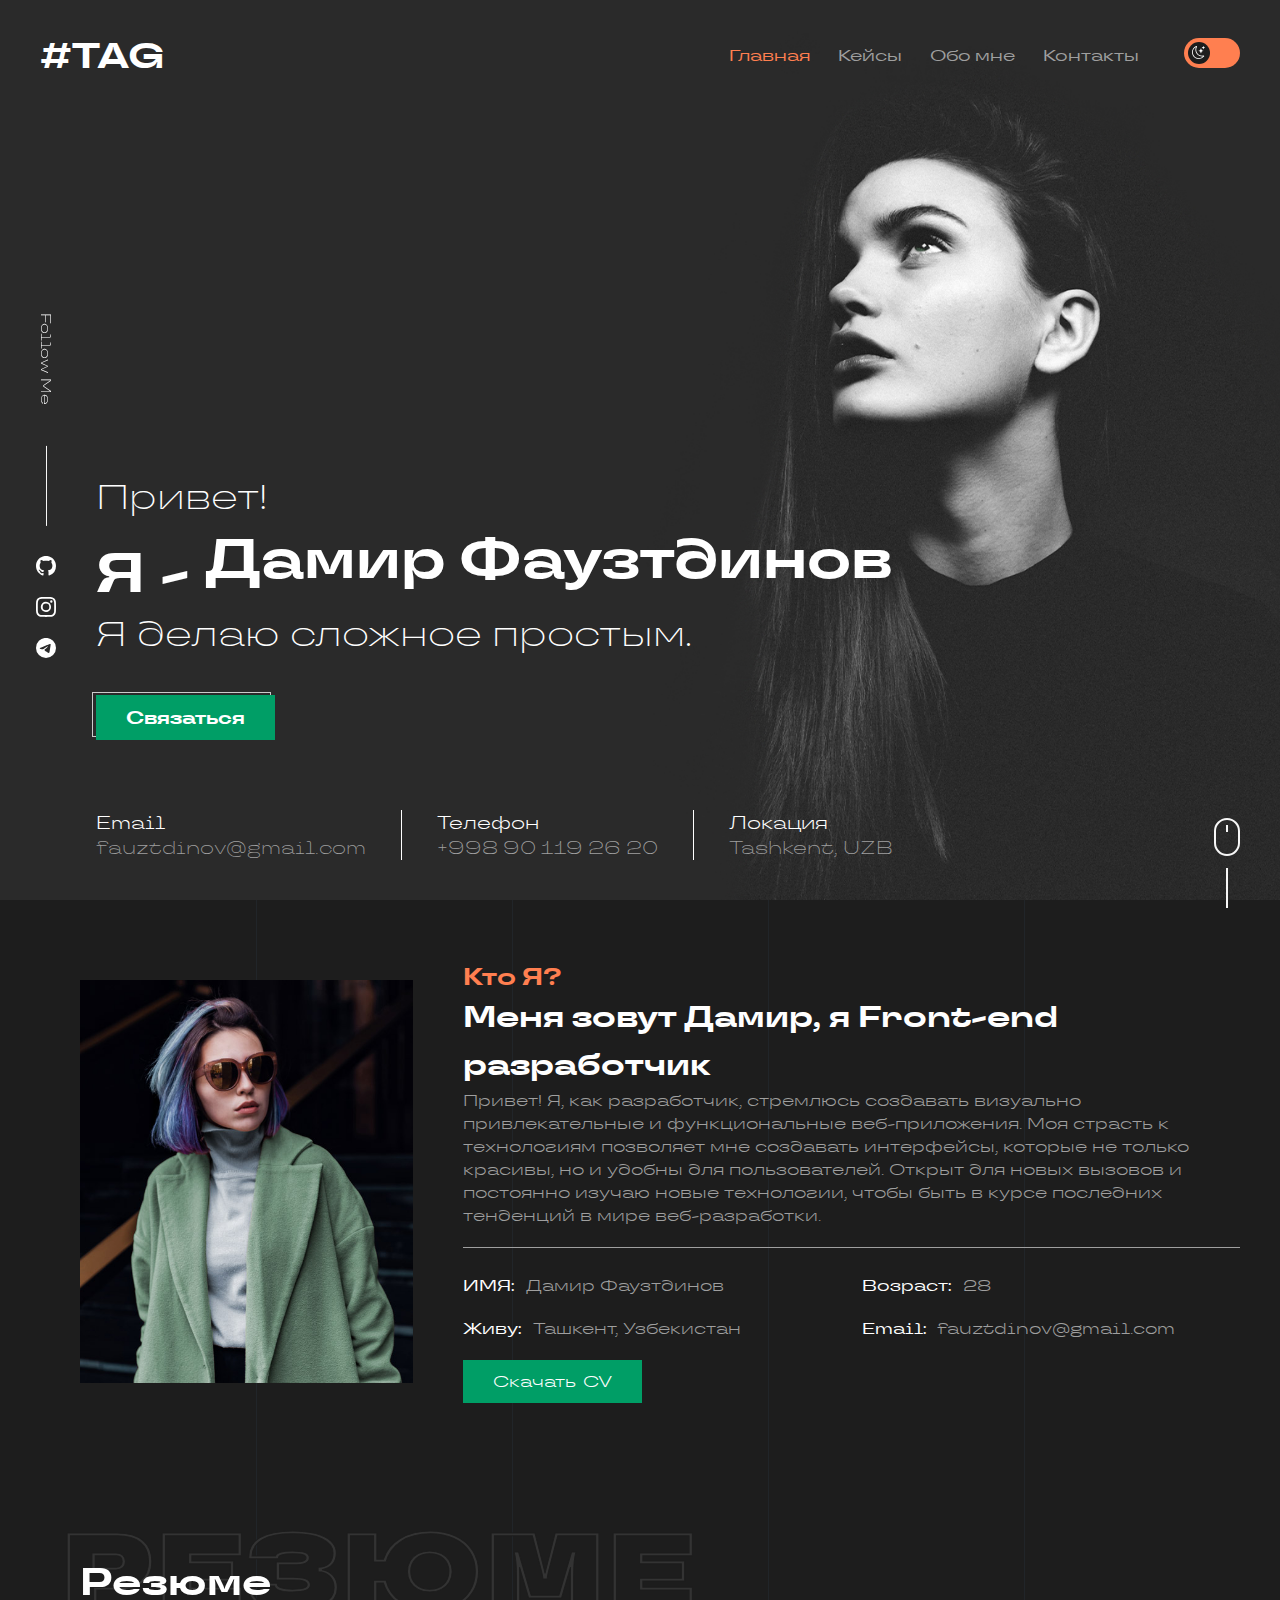
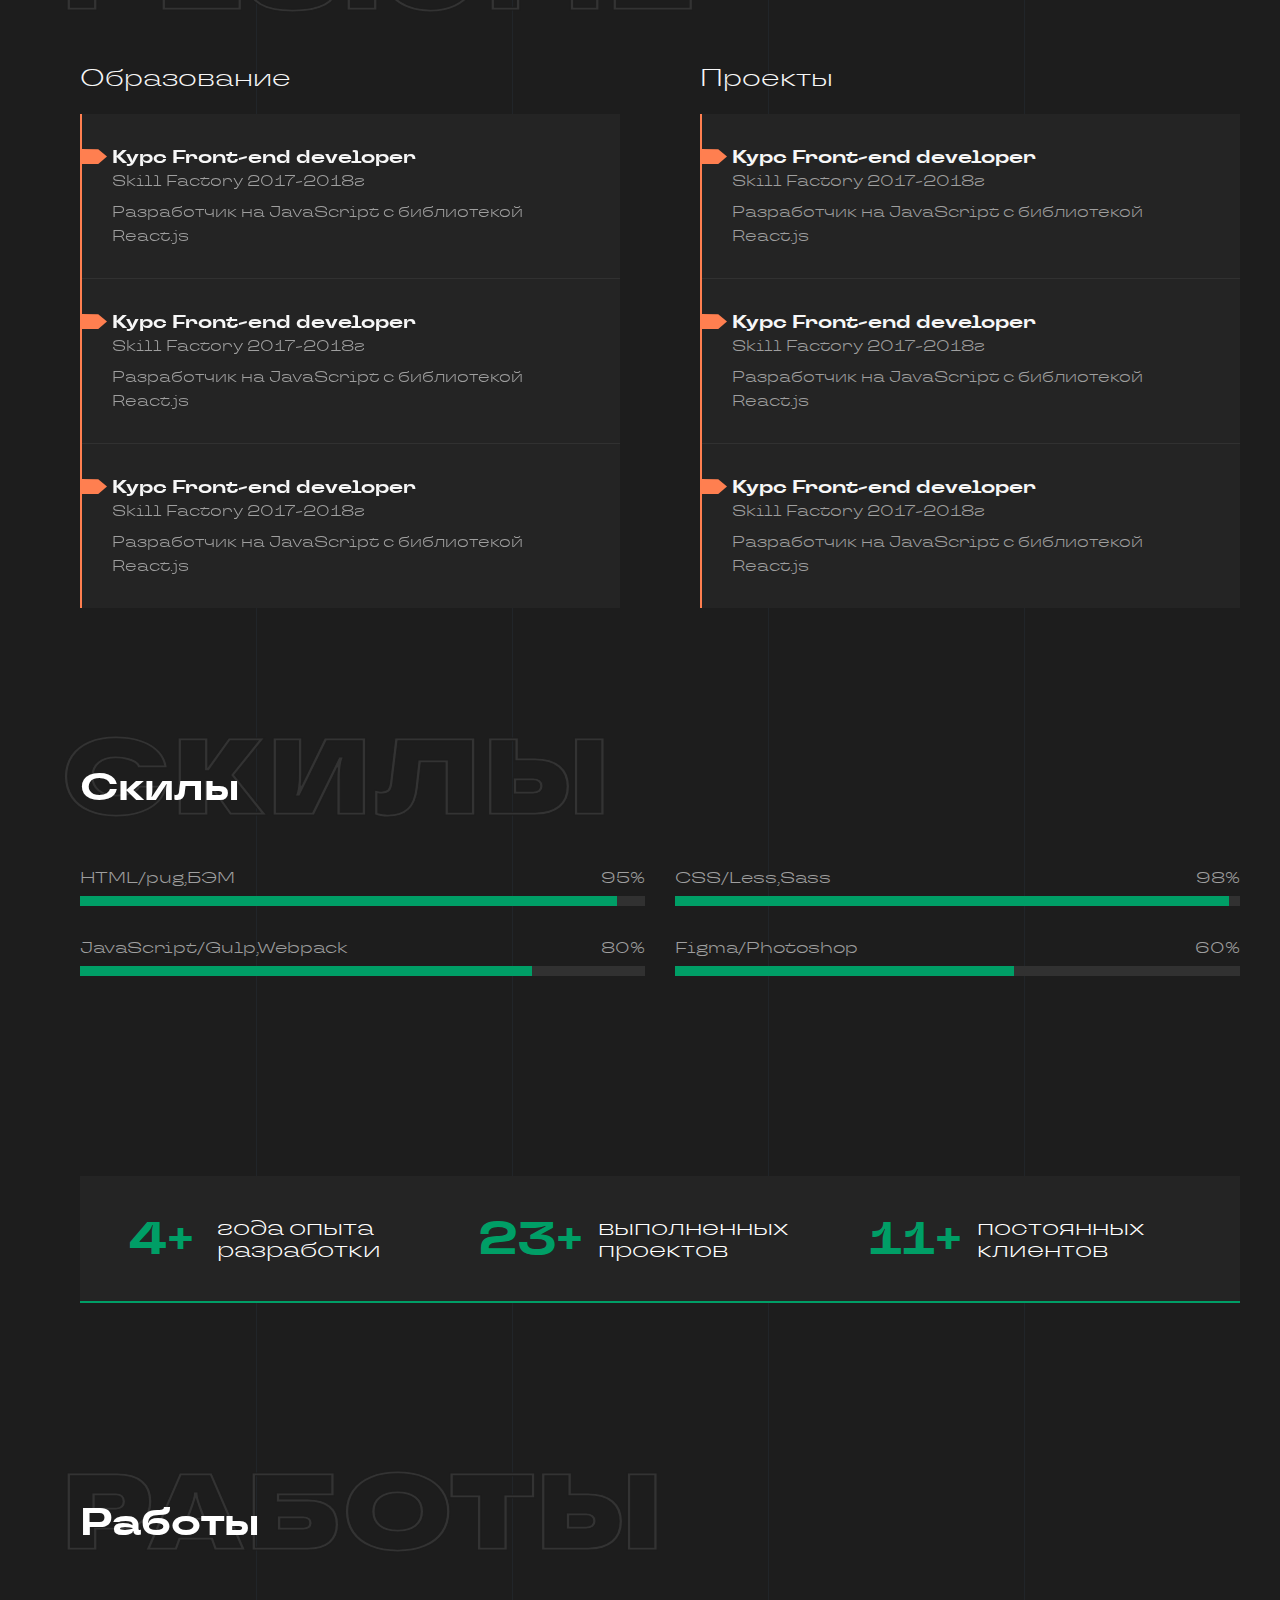
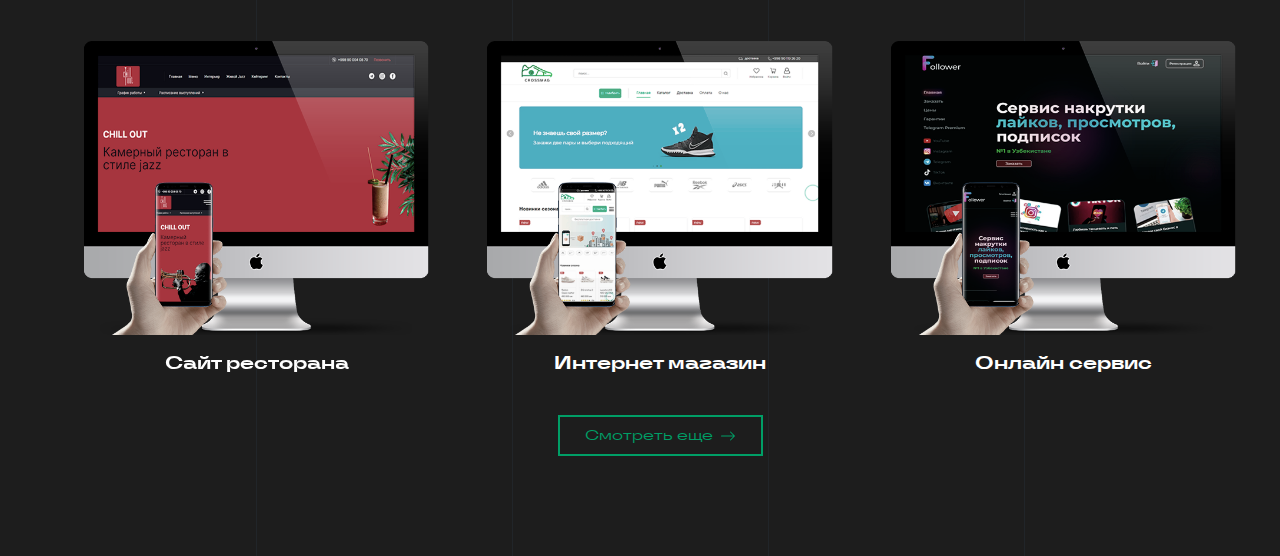
==== index.html @ 0e972bd6 "Add files via upload" ====
<!DOCTYPE html>
<html lang="ru">

<head>
   <meta charset="UTF-8">
   <meta http-equiv="X-UA-Compatible" content="IE=edge">
   <meta name="viewport" content="width=device-width, initial-scale=1.0">
   <link rel="stylesheet" href="css/style.min.css">
   <title>TAG company</title>
</head>

<body>
   <div class="wrapper">
      <div class="bgline1"></div>
      <div class="bgline2"></div>
      <div class="bgline3"></div>
      <div class="bgline4"></div>
      <header class="header">
   <div class="header__body container">
      <div class="header__logo">
         <a href="">#TAG</a>
      </div>
      <div class="header__menu menu">
         <div class="menu__icon">
            <span></span>
         </div>
         <nav class="menu__body">
            <ul class="menu__list">
               <li><a href="" class="menu__link active" data-title="Главная"><span>Главная</span></a></li>
               <li><a href="" class="menu__link" data-title="Кейсы"><span>Кейсы</span></a></li>
               <li><a href="" class="menu__link" data-title="Обо мне"><span>Обо мне</span></a></li>
               <li><a href="" class="menu__link" data-title="Контакты"><span>Контакты</span></a></li>
            </ul>

            <div class="toggle-theme">
               <label class="switch" for="toggle">
                  <input type="checkbox" id="toggle">
                  <div class="slider left"></div>
               </label>
            </div>
         </nav>
      </div>
   </div>
</header>
      <main>
         <div class="socials">
            <div class="socials__text">Follow Me</div>
            <div class="socials__line"></div>
            <div class="socials__links">
               <div class="socials__link">
                  <a href="https://github.com/fauztdin0ff" target="_blank"><svg xmlns="http://www.w3.org/2000/svg"
                        width="20" height="20" fill="currentColor" class="bi bi-github" viewBox="0 0 16 16">
                        <path
                           d="M8 0C3.58 0 0 3.58 0 8c0 3.54 2.29 6.53 5.47 7.59.4.07.55-.17.55-.38 0-.19-.01-.82-.01-1.49-2.01.37-2.53-.49-2.69-.94-.09-.23-.48-.94-.82-1.13-.28-.15-.68-.52-.01-.53.63-.01 1.08.58 1.23.82.72 1.21 1.87.87 2.33.66.07-.52.28-.87.51-1.07-1.78-.2-3.64-.89-3.64-3.95 0-.87.31-1.59.82-2.15-.08-.2-.36-1.02.08-2.12 0 0 .67-.21 2.2.82.64-.18 1.32-.27 2-.27.68 0 1.36.09 2 .27 1.53-1.04 2.2-.82 2.2-.82.44 1.1.16 1.92.08 2.12.51.56.82 1.27.82 2.15 0 3.07-1.87 3.75-3.65 3.95.29.25.54.73.54 1.48 0 1.07-.01 1.93-.01 2.2 0 .21.15.46.55.38A8.012 8.012 0 0 0 16 8c0-4.42-3.58-8-8-8z" />
                     </svg></a>
               </div>
               <div class="socials__link">
                  <a href="https://www.instagram.com/fauztdin0ff?igsh=NGVhN2U2NjQ0Yg==" target="_blank"><svg
                        xmlns="http://www.w3.org/2000/svg" width="20" height="20" fill="currentColor"
                        class="bi bi-instagram" viewBox="0 0 16 16">
                        <path
                           d="M8 0C5.829 0 5.556.01 4.703.048 3.85.088 3.269.222 2.76.42a3.917 3.917 0 0 0-1.417.923A3.927 3.927 0 0 0 .42 2.76C.222 3.268.087 3.85.048 4.7.01 5.555 0 5.827 0 8.001c0 2.172.01 2.444.048 3.297.04.852.174 1.433.372 1.942.205.526.478.972.923 1.417.444.445.89.719 1.416.923.51.198 1.09.333 1.942.372C5.555 15.99 5.827 16 8 16s2.444-.01 3.298-.048c.851-.04 1.434-.174 1.943-.372a3.916 3.916 0 0 0 1.416-.923c.445-.445.718-.891.923-1.417.197-.509.332-1.09.372-1.942C15.99 10.445 16 10.173 16 8s-.01-2.445-.048-3.299c-.04-.851-.175-1.433-.372-1.941a3.926 3.926 0 0 0-.923-1.417A3.911 3.911 0 0 0 13.24.42c-.51-.198-1.092-.333-1.943-.372C10.443.01 10.172 0 7.998 0h.003zm-.717 1.442h.718c2.136 0 2.389.007 3.232.046.78.035 1.204.166 1.486.275.373.145.64.319.92.599.28.28.453.546.598.92.11.281.24.705.275 1.485.039.843.047 1.096.047 3.231s-.008 2.389-.047 3.232c-.035.78-.166 1.203-.275 1.485a2.47 2.47 0 0 1-.599.919c-.28.28-.546.453-.92.598-.28.11-.704.24-1.485.276-.843.038-1.096.047-3.232.047s-2.39-.009-3.233-.047c-.78-.036-1.203-.166-1.485-.276a2.478 2.478 0 0 1-.92-.598 2.48 2.48 0 0 1-.6-.92c-.109-.281-.24-.705-.275-1.485-.038-.843-.046-1.096-.046-3.233 0-2.136.008-2.388.046-3.231.036-.78.166-1.204.276-1.486.145-.373.319-.64.599-.92.28-.28.546-.453.92-.598.282-.11.705-.24 1.485-.276.738-.034 1.024-.044 2.515-.045v.002zm4.988 1.328a.96.96 0 1 0 0 1.92.96.96 0 0 0 0-1.92zm-4.27 1.122a4.109 4.109 0 1 0 0 8.217 4.109 4.109 0 0 0 0-8.217zm0 1.441a2.667 2.667 0 1 1 0 5.334 2.667 2.667 0 0 1 0-5.334z" />
                     </svg></a>
               </div>
               <div class="socials__link">
                  <a href="https://t.me/fauztdin0ff" target="_blank"><svg xmlns="http://www.w3.org/2000/svg" width="20"
                        height="20" fill="currentColor" class="bi bi-telegram" viewBox="0 0 16 16">
                        <path
                           d="M16 8A8 8 0 1 1 0 8a8 8 0 0 1 16 0zM8.287 5.906c-.778.324-2.334.994-4.666 2.01-.378.15-.577.298-.595.442-.03.243.275.339.69.47l.175.055c.408.133.958.288 1.243.294.26.006.549-.1.868-.32 2.179-1.471 3.304-2.214 3.374-2.23.05-.012.12-.026.166.016.047.041.042.12.037.141-.03.129-1.227 1.241-1.846 1.817-.193.18-.33.307-.358.336a8.154 8.154 0 0 1-.188.186c-.38.366-.664.64.015 1.088.327.216.589.393.85.571.284.194.568.387.936.629.093.06.183.125.27.187.331.236.63.448.997.414.214-.02.435-.22.547-.82.265-1.417.786-4.486.906-5.751a1.426 1.426 0 0 0-.013-.315.337.337 0 0 0-.114-.217.526.526 0 0 0-.31-.093c-.3.005-.763.166-2.984 1.09z" />
                     </svg></a>
               </div>
            </div>
         </div>
         <section class="home">
            <div class="home__body container">
               <div class="home__title">
                  <h1>Привет!</h1>
                  <h2>Я <span class="line-span">-</span><br>
                     <span class="typing-text">Дамир Фаузтдинов</span>
                  </h2>
                  <h3>Я делаю сложное простым.</h3>
               </div>
               <div class="home__button">
                  <a href="">Связаться</a>
               </div>
               <div class="home__infoblock infoblock">
                  <div class="infoblock__item">
                     <h5>Email</h5>
                     <a href="">fauztdinov@gmail.com</a>
                  </div>
                  <div class="infoblock__item">
                     <h5>Телефон</h5>
                     <a href="">+998 90 119 26 20</a>
                  </div>
                  <div class="infoblock__item">
                     <h5>Локация</h5>
                     <a href="">Tashkent, UZB</a>
                  </div>
               </div>
            </div>
            <div class="scrolltop">
               <div class="scrolltop__down">
                  <button class="scrolltop__mouse"></button>
                  <div class="scrolltop__line"></div>
               </div>
            </div>
         </section>
         <section class="who">
            <div class="who__body container">
               <div class="who__image">
                  <img src="img/iam.jpg" alt="I am">
               </div>
               <div class="who__content">
                  <div class="who__title">Кто Я?</div>
                  <div class="who__subtitle">
                     <h3>Меня зовут Дамир, я Front-end разработчик</h3>
                  </div>
                  <div class="who__text">
                     Привет! Я, как разработчик, стремлюсь создавать визуально привлекательные и функциональные
                     веб-приложения. Моя страсть к технологиям позволяет мне создавать интерфейсы, которые не только
                     красивы, но и удобны для пользователей. Открыт для новых вызовов и постоянно изучаю новые
                     технологии, чтобы быть в курсе последних тенденций в мире веб-разработки.
                  </div>
                  <div class="who__info">
                     <p><span>ИМЯ: </span> Дамир Фаузтдинов</p>
                     <p><span>Возраст: </span> 28</p>
                     <p><span>Живу: </span> Ташкент, Узбекистан</p>
                     <p><span>Email: </span> fauztdinov@gmail.com</p>
                  </div>
                  <div class="who__download-resume">
                     <a href="">Скачать <span>CV</span><span><svg xmlns="http://www.w3.org/2000/svg" width="20"
                              height="20" fill="currentColor" class="bi bi-cloud-download" viewBox="0 0 16 16">
                              <path
                                 d="M4.406 1.342A5.53 5.53 0 0 1 8 0c2.69 0 4.923 2 5.166 4.579C14.758 4.804 16 6.137 16 7.773 16 9.569 14.502 11 12.687 11H10a.5.5 0 0 1 0-1h2.688C13.979 10 15 8.988 15 7.773c0-1.216-1.02-2.228-2.313-2.228h-.5v-.5C12.188 2.825 10.328 1 8 1a4.53 4.53 0 0 0-2.941 1.1c-.757.652-1.153 1.438-1.153 2.055v.448l-.445.049C2.064 4.805 1 5.952 1 7.318 1 8.785 2.23 10 3.781 10H6a.5.5 0 0 1 0 1H3.781C1.708 11 0 9.366 0 7.318c0-1.763 1.266-3.223 2.942-3.593.143-.863.698-1.723 1.464-2.383z" />
                              <path
                                 d="M7.646 15.854a.5.5 0 0 0 .708 0l3-3a.5.5 0 0 0-.708-.708L8.5 14.293V5.5a.5.5 0 0 0-1 0v8.793l-2.146-2.147a.5.5 0 0 0-.708.708l3 3z" />
                           </svg></span></a>
                  </div>
               </div>
            </div>
         </section>
         <section class="resume">
            <div class="resume__body container">
               <div class="resume__title title">
                  <h4 data-title="Резюме">Резюме</h4>
               </div>
               <div class="resume__columns">
                  <div class="resume__column">
                     <div class="resume__subtitle">Образование</div>
                     <div class="resume__items">
                        <div class="resume__item item-resume">
                           <div class="item-resume__title">Курс Front-end developer</div>
                           <div class="item-resume__text"><span>Skill Factory 2017-2018г</span>
                              Разработчик на JavaScript с библиотекой React.js</div>
                        </div>
                        <div class="resume__item item-resume">
                           <div class="item-resume__title">Курс Front-end developer</div>
                           <div class="item-resume__text"><span>Skill Factory 2017-2018г</span>
                              Разработчик на JavaScript с библиотекой React.js</div>
                        </div>
                        <div class="resume__item item-resume">
                           <div class="item-resume__title">Курс Front-end developer</div>
                           <div class="item-resume__text"><span>Skill Factory 2017-2018г</span>
                              Разработчик на JavaScript с библиотекой React.js</div>
                        </div>
                     </div>
                  </div>
                  <div class="resume__column">
                     <div class="resume__subtitle">Проекты</div>
                     <div class="resume__items">
                        <div class="resume__item item-resume">
                           <div class="item-resume__title">Курс Front-end developer</div>
                           <div class="item-resume__text"><span>Skill Factory 2017-2018г</span>
                              Разработчик на JavaScript с библиотекой React.js</div>
                        </div>
                        <div class="resume__item item-resume">
                           <div class="item-resume__title">Курс Front-end developer</div>
                           <div class="item-resume__text"><span>Skill Factory 2017-2018г</span>
                              Разработчик на JavaScript с библиотекой React.js</div>
                        </div>
                        <div class="resume__item item-resume">
                           <div class="item-resume__title">Курс Front-end developer</div>
                           <div class="item-resume__text"><span>Skill Factory 2017-2018г</span>
                              Разработчик на JavaScript с библиотекой React.js</div>
                        </div>
                     </div>
                  </div>
               </div>
            </div>
         </section>
         <section class="skills">
            <div class="skills__body container">
               <div class="skills__title title">
                  <h4 data-title="Скилы">Скилы</h4>
               </div>
               <div class="skills__items">
                  <div class="skills__item">
                     <div class="skills__name">
                        <p>HTML/pug,БЭМ</p>
                        <p>95%</p>
                     </div>
                     <div class="skills__progressbar"><span></span></div>
                  </div>
                  <div class="skills__item">
                     <div class="skills__name">
                        <p>CSS/Less,Sass</p>
                        <p>98%</p>
                     </div>
                     <div class="skills__progressbar"><span></span></div>
                  </div>
                  <div class="skills__item">
                     <div class="skills__name">
                        <p>JavaScript/Gulp,Webpack</p>
                        <p>80%</p>
                     </div>
                     <div class="skills__progressbar"><span></span></div>
                  </div>
                  <div class="skills__item">
                     <div class="skills__name">
                        <p>Figma/Photoshop</p>
                        <p>60%</p>
                     </div>
                     <div class="skills__progressbar"><span></span></div>
                  </div>
               </div>
            </div>
         </section>
         <div class="experience">
            <div class="experience__body container">
               <div class="experience__details">
                  <div class="experience__item">
                     <p>4+</p>
                     <p>года опыта разработки</p>
                  </div>
                  <div class="experience__item">
                     <p>23+</p>
                     <p>выполненных проектов</p>
                  </div>
                  <div class="experience__item">
                     <p>11+</p>
                     <p>постоянных клиентов</p>
                  </div>
               </div>
            </div>
         </div>
         <div class="portf">
            <div class="portf__body container">
               <div class="portf__title title">
                  <h4 data-title="Работы">Работы</h4>
               </div>
               <div class="portf__grid">
                  <a href="" class="portf__item">
                     <div class="portf__img">
                        <img src="img/portfolio/test.png" alt="item">
                        <div class="portf__details">
                           <svg xmlns="http://www.w3.org/2000/svg" width="20" height="20" fill="currentColor"
                              class="bi bi-app-indicator" viewBox="0 0 16 16">
                              <path
                                 d="M5.5 2A3.5 3.5 0 0 0 2 5.5v5A3.5 3.5 0 0 0 5.5 14h5a3.5 3.5 0 0 0 3.5-3.5V8a.5.5 0 0 1 1 0v2.5a4.5 4.5 0 0 1-4.5 4.5h-5A4.5 4.5 0 0 1 1 10.5v-5A4.5 4.5 0 0 1 5.5 1H8a.5.5 0 0 1 0 1H5.5z" />
                              <path d="M16 3a3 3 0 1 1-6 0 3 3 0 0 1 6 0z" />
                           </svg>
                           <p>Перейти</p>
                        </div>
                     </div>
                     <p>Сайт ресторана</p>
                  </a>
                  <a href="" class="portf__item">
                     <div class="portf__img">
                        <img src="img/portfolio/crossmag.png" alt="item">
                        <div class="portf__details">
                           <svg xmlns="http://www.w3.org/2000/svg" width="20" height="20" fill="currentColor"
                              class="bi bi-app-indicator" viewBox="0 0 16 16">
                              <path
                                 d="M5.5 2A3.5 3.5 0 0 0 2 5.5v5A3.5 3.5 0 0 0 5.5 14h5a3.5 3.5 0 0 0 3.5-3.5V8a.5.5 0 0 1 1 0v2.5a4.5 4.5 0 0 1-4.5 4.5h-5A4.5 4.5 0 0 1 1 10.5v-5A4.5 4.5 0 0 1 5.5 1H8a.5.5 0 0 1 0 1H5.5z" />
                              <path d="M16 3a3 3 0 1 1-6 0 3 3 0 0 1 6 0z" />
                           </svg>
                           <p>Перейти</p>
                        </div>
                     </div>
                     <p>Интернет магазин</p>
                  </a>
                  <a href="" class="portf__item">
                     <div class="portf__img">
                        <img src="img/portfolio/follower.png" alt="item">
                        <div class="portf__details">
                           <svg xmlns="http://www.w3.org/2000/svg" width="20" height="20" fill="currentColor"
                              class="bi bi-app-indicator" viewBox="0 0 16 16">
                              <path
                                 d="M5.5 2A3.5 3.5 0 0 0 2 5.5v5A3.5 3.5 0 0 0 5.5 14h5a3.5 3.5 0 0 0 3.5-3.5V8a.5.5 0 0 1 1 0v2.5a4.5 4.5 0 0 1-4.5 4.5h-5A4.5 4.5 0 0 1 1 10.5v-5A4.5 4.5 0 0 1 5.5 1H8a.5.5 0 0 1 0 1H5.5z" />
                              <path d="M16 3a3 3 0 1 1-6 0 3 3 0 0 1 6 0z" />
                           </svg>
                           <p>Перейти</p>
                        </div>
                     </div>
                     <p>Онлайн сервис</p>
                  </a>
               </div>
               <div class="portf__button">
                  <a href="">Смотреть еще <svg xmlns="http://www.w3.org/2000/svg" width="16" height="16"
                        fill="currentColor" class="bi bi-arrow-right" viewBox="0 0 16 16">
                        <path fill-rule="evenodd"
                           d="M1 8a.5.5 0 0 1 .5-.5h11.793l-3.147-3.146a.5.5 0 0 1 .708-.708l4 4a.5.5 0 0 1 0 .708l-4 4a.5.5 0 0 1-.708-.708L13.293 8.5H1.5A.5.5 0 0 1 1 8z" />
                     </svg></a>
               </div>
            </div>
         </div>
      </main>
      <footer></footer>
      <script src="js/app.min.js"></script>
   </div>
</body>

</html>
---- css/style.min.css ----
@charset "UTF-8";
* {
  padding: 0;
  margin: 0;
  border: 0;
}

*, *:before, *:after {
  -moz-box-sizing: border-box;
  -webkit-box-sizing: border-box;
  box-sizing: border-box;
}

:focus, :active {
  outline: none;
}

a:focus, a:active {
  outline: none;
}

nav, footer, header, aside {
  display: block;
}

html, body {
  height: 100%;
  width: 100%;
  font-size: 100%;
  -ms-text-size-adjust: 100%;
  -moz-text-size-adjust: 100%;
  -webkit-text-size-adjust: 100%;
}

input::-ms-clear {
  display: none;
}

button {
  cursor: pointer;
}

button::-moz-focus-inner {
  padding: 0;
  border: 0;
}

a, a:visited {
  text-decoration: none;
}

a:hover {
  text-decoration: none;
}

ul li {
  list-style: none;
}

img {
  vertical-align: top;
}

@font-face {
  font-family: Travels;
  font-display: swap;
  src: url("../fonts/Travels-Black-Outline.woff2") format("woff2"), url("../fonts/Travels-Black-Outline.woff") format("woff");
  font-weight: 100;
  font-style: normal;
}
@font-face {
  font-family: Travels;
  font-display: swap;
  src: url("../fonts/Travels-Black.woff2") format("woff2"), url("../fonts/Travels-Black.woff") format("woff");
  font-weight: 900;
  font-style: normal;
}
@font-face {
  font-family: Travels;
  font-display: swap;
  src: url("../fonts/Travels-Light.woff2") format("woff2"), url("../fonts/Travels-Light.woff") format("woff");
  font-weight: 300;
  font-style: normal;
}
@font-face {
  font-family: Travels;
  font-display: swap;
  src: url("../fonts/Travels-Bold.woff2") format("woff2"), url("../fonts/Travels-Bold.woff") format("woff");
  font-weight: 700;
  font-style: normal;
}
@font-face {
  font-family: Travels;
  font-display: swap;
  src: url("../fonts/Travels-Regular.woff2") format("woff2"), url("../fonts/Travels-Regular.woff") format("woff");
  font-weight: 400;
  font-style: normal;
}
@font-face {
  font-family: Travels;
  font-display: swap;
  src: url("../fonts/Travels-Medium.woff2") format("woff2"), url("../fonts/Travels-Medium.woff") format("woff");
  font-weight: 500;
  font-style: normal;
}
html {
  scroll-behavior: smooth;
}

body {
  background-color: #1d1d1d;
}
body ._lock {
  overflow: hidden;
}

.wrapper {
  min-height: 100%;
  display: flex;
  flex-direction: column;
  font-family: Travels;
  font-weight: 700;
  transition: all 0.3s ease 0s;
  position: relative;
}
.wrapper .bgline1,
.wrapper .bgline2,
.wrapper .bgline3,
.wrapper .bgline4 {
  position: absolute;
  top: 0;
  width: 1px;
  height: 100%;
  background-color: #212529;
  z-index: -1;
}
.wrapper .bgline1 {
  left: 20%;
}
.wrapper .bgline2 {
  left: 40%;
}
.wrapper .bgline3 {
  left: 60%;
}
.wrapper .bgline4 {
  left: 80%;
}
@media (max-width: 800px) {
  .wrapper .bgline3,
  .wrapper .bgline4 {
    display: none;
  }
  .wrapper .bgline1 {
    left: 33%;
  }
  .wrapper .bgline2 {
    left: 66%;
  }
}
@media (max-width: 500px) {
  .wrapper .bgline2,
  .wrapper .bgline3,
  .wrapper .bgline4 {
    display: none;
  }
  .wrapper .bgline1 {
    left: 50%;
  }
}

body.light-theme {
  background-color: #f7f7f7;
}
body.light-theme .bgline1,
body.light-theme .bgline2,
body.light-theme .bgline3,
body.light-theme .bgline4 {
  background-color: rgb(224, 224, 224);
}

main {
  flex: 1 1 auto;
}

.container {
  width: min(100% - 2rem, 1200px);
  margin-inline: auto;
}

/*------------------------------------------HEADER-----------------------------------------------*/
.header {
  padding: 30px 0;
  position: absolute;
  top: 0;
  left: 0;
  width: 100%;
  z-index: 99;
}
@media (max-width: 800px) {
  .header {
    background-color: #282828;
  }
  .header::before {
    content: "";
    background-color: #282828;
    position: absolute;
    top: 0;
    left: 0;
    width: 100%;
    height: 100%;
    z-index: 2;
  }
}
.header__body {
  display: flex;
  align-items: center;
  justify-content: space-between;
  gap: 20px;
}
.header__logo a {
  color: #fff;
  font-size: 36px;
  transition: all 0.3s ease 0s;
}
@media (max-width: 1200px) {
  .header__logo a {
    font-size: calc(30px + 6 * ((100vw - 320px) / 880));
  }
}
.header__logo a:hover {
  opacity: 0.8;
}
@media (max-width: 800px) {
  .header__logo {
    position: relative;
    z-index: 2;
  }
}

.menu {
  display: flex;
}
.menu__icon {
  display: none;
  will-change: transform;
}
@media (max-width: 800px) {
  .menu__icon {
    display: block;
    width: 50px;
    height: 50px;
    position: relative;
    z-index: 2;
  }
  .menu__icon::before, .menu__icon::after, .menu__icon span {
    height: 2px;
    position: absolute;
    background-color: #ccc;
    border-radius: 3px;
    transition: all 0.3s ease 0s;
    width: 100%;
  }
  .menu__icon::before, .menu__icon::after {
    content: "";
    left: 0;
  }
  .menu__icon::before {
    top: 10px;
  }
  .menu__icon::after {
    bottom: 10px;
  }
  .menu__icon span {
    top: 23px;
    right: 0;
    width: 70%;
  }
  .menu__icon._active::before {
    top: 23px;
    transform: rotate(45deg);
    background-color: #fff;
  }
  .menu__icon._active::after {
    top: 23px;
    transform: rotate(-45deg);
    background-color: #fff;
  }
  .menu__icon._active span {
    display: none;
  }
}
.menu__body {
  display: flex;
  gap: 15px;
}
@media (max-width: 800px) {
  .menu__body {
    display: flex;
    flex-direction: column-reverse;
    position: fixed;
    width: 100%;
    top: 0;
    left: 0;
    padding: 150px 15px 10px 15px;
    transition: all 0.3s ease 0s;
    overflow: auto;
    background-color: #222;
    opacity: 0;
    pointer-events: none;
    transform: translateY(-30px);
    z-index: 1;
  }
  .menu__body._active {
    opacity: 1;
    pointer-events: visible;
    transform: translateY(0);
  }
}
@media (min-width: 800px) {
  .menu__list {
    display: flex;
    align-items: center;
    gap: 8px;
  }
}
@media (min-width: 800px) and (max-width: 1200px) {
  .menu__list {
    gap: calc(8px + 0 * ((100vw - 320px) / 880));
  }
}
@media (max-width: 800px) {
  .menu__list li:not(:last-child) {
    margin-bottom: 10px;
  }
}
.menu__list li {
  overflow: hidden;
}
.menu__link {
  padding: 10px;
  color: #9f9f9f;
  font-weight: 500;
  transition: all 0.4s ease 0s;
  white-space: nowrap;
  position: relative;
}
.menu__link::after {
  content: attr(data-title);
  position: absolute;
  left: 0;
  top: 0;
  padding: 10px;
  display: block;
  opacity: 0;
  width: 100%;
  transform: translateY(-100%);
  transition: all 0.4s ease 0s;
  color: coral;
}
.menu__link span {
  display: inline-block;
  transition: all 0.4s ease 0s;
  transform: translateY(0px);
}
.menu__link:hover {
  color: #fff;
}
.menu__link:hover span {
  transform: translateY(100px);
}
.menu__link:hover::after {
  opacity: 1;
  transform: translateY(0);
}
.menu__link.active {
  color: coral;
}
@media (max-width: 800px) {
  .menu__link {
    display: block;
    font-size: 26px;
    width: 100%;
    border-radius: 10px;
    margin-bottom: 25px;
  }
}
@media (max-width: 800px) and (max-width: 1200px) {
  .menu__link {
    font-size: calc(16px + 10 * ((100vw - 320px) / 880));
  }
}
@media (max-width: 800px) {
  .menu__link:hover {
    color: #fff;
  }
}
@media (max-width: 800px) {
  .menu__link.active {
    color: #9f9f9f;
  }
}

/* Стили для переключателя */
.toggle-theme {
  height: 100%;
}
@media (max-width: 800px) {
  .toggle-theme {
    position: relative;
    z-index: 2;
  }
}

.switch {
  position: relative;
  display: inline-block;
  width: 56px;
  height: 30px;
  margin-left: 20px;
  -webkit-tap-highlight-color: rgba(255, 255, 255, 0);
  -webkit-tap-highlight-color: transparent;
}
@media (max-width: 800px) {
  .switch {
    margin-left: 8px;
  }
}
.switch input {
  display: none;
}
.switch input:checked + .slider {
  background-color: #009e66;
}
.switch input:checked + .slider:before {
  transform: translateX(26px);
}

.slider {
  position: absolute;
  cursor: pointer;
  top: 0;
  left: 0;
  right: 0;
  bottom: 0;
  background-color: coral;
  transition: 0.4s;
  border-radius: 34px;
}
.slider.left:before {
  content: "";
  display: flex;
  justify-content: center;
  align-items: center;
  position: absolute;
  height: 22px;
  width: 22px;
  left: 4px;
  bottom: 4px;
  background: url("../img/header/night.svg") center/60% 60% no-repeat;
  background-color: #1d1d1d;
  transition: 0.4s;
  border-radius: 50%;
}
.slider.right:before {
  content: "";
  display: flex;
  justify-content: center;
  align-items: center;
  position: absolute;
  height: 22px;
  width: 22px;
  left: 4px;
  bottom: 4px;
  background: url("../img/header/sun.svg") center/80% 80% no-repeat;
  background-color: white;
  transition: 0.4s;
  border-radius: 50%;
}

@media (max-width: 800px) {
  .light-theme .header {
    background-color: #f7f7f7;
  }
  .light-theme .header::before {
    background-color: #f7f7f7;
  }
}
.light-theme .header__logo a {
  color: #1d1d1d;
}
@media (max-width: 800px) {
  .light-theme .menu__body {
    background-color: #f7f7f7;
  }
  .light-theme .menu__body._active {
    opacity: 1;
    pointer-events: visible;
    transform: translateY(0);
  }
}
@media (max-width: 800px) {
  .light-theme .menu__icon::before, .light-theme .menu__icon::after, .light-theme .menu__icon span {
    background-color: #1d1d1d;
  }
  .light-theme .menu__icon._active::before {
    background-color: #1d1d1d;
  }
  .light-theme .menu__icon._active::after {
    background-color: #1d1d1d;
  }
}
.light-theme .menu__link {
  color: #1d1d1d;
}
.light-theme .menu__link::after {
  color: #009e66;
}
.light-theme .menu__link.active {
  color: #009e66;
}

/*--------------------------------------------HOME---------------------------------------------*/
.socials {
  position: fixed;
  left: 0px;
  top: 50%;
  transform: translateY(-30%);
  display: flex;
  align-items: center;
  gap: 30px;
  flex-direction: column;
}
@media (max-width: 1200px) {
  .socials {
    display: none;
  }
}
.socials__text {
  color: #fff;
  font-size: 14px;
  transform: rotate(90deg);
  line-height: 1;
  font-weight: 300;
  margin-bottom: 50px;
}
.socials__line {
  width: 1px;
  height: 80px;
  background-color: #f7f7f7;
}
.socials__link {
  margin-bottom: 15px;
}
.socials__link svg {
  fill: #fff;
}

.light-theme .socials__text {
  color: #222222;
  font-weight: 400;
}
.light-theme .socials__line {
  background-color: #222222;
}
.light-theme .socials__link svg {
  fill: #222;
}

.home {
  background: url("../img/main-bg.jpg") center/cover no-repeat;
  min-height: 100dvh;
  display: flex;
  flex-direction: column;
  justify-content: flex-end;
  padding: 150px 0 40px 80px;
}
@media (max-width: 1000px) {
  .home {
    padding: 150px 0 40px 5px;
  }
}
@media (max-width: 600px) {
  .home {
    justify-content: space-around;
  }
}
.home__title {
  color: #fff;
  line-height: 1.2;
  margin-bottom: 40px;
}
.home__title h1 {
  font-size: 35px;
  font-weight: 300;
}
@media (max-width: 1200px) {
  .home__title h1 {
    font-size: calc(25px + 10 * ((100vw - 320px) / 880));
  }
}
.home__title h3 {
  font-size: 35px;
  font-weight: 300;
}
@media (max-width: 1200px) {
  .home__title h3 {
    font-size: calc(16px + 19 * ((100vw - 320px) / 880));
  }
}
.home__title h2 {
  font-size: 56px;
  font-weight: 700;
  margin: 7px 0;
  display: inline-block;
  white-space: nowrap;
}
@media (max-width: 1200px) {
  .home__title h2 {
    font-size: calc(24px + 32 * ((100vw - 320px) / 880));
  }
}
@media (max-width: 600px) {
  .home__title h2 .line-span {
    display: inline-block;
    transform: rotate(45deg);
  }
}
@media (min-width: 601px) {
  .home__title h2 br {
    display: none;
  }
}
.home__button {
  margin-bottom: 55px;
  height: 60px;
  z-index: 1;
  position: relative;
}
.home__button a {
  font-size: 18px;
  color: #fff;
  padding: 10px 30px;
  background-color: #009e66;
  position: relative;
  display: inline-flex;
}
@media (max-width: 1200px) {
  .home__button a {
    font-size: calc(14px + 4 * ((100vw - 320px) / 880));
  }
}
.home__button a::after {
  content: "";
  position: absolute;
  display: block;
  top: -3px;
  left: -4px;
  width: 100%;
  height: 100%;
  border: 1px solid #ccc;
  z-index: -1;
}
.home__button a:hover {
  transform: translate(-4px, -3px);
}
.home__button a:hover::after {
  border: 1px solid #009e66;
  top: 0;
  left: 0;
}
.home__infoblock {
  display: flex;
}
@media (max-width: 800px) {
  .home__infoblock {
    flex-direction: column;
    gap: 28px;
  }
}

.infoblock__item {
  padding: 0 35px;
}
@media (max-width: 800px) {
  .infoblock__item {
    padding: 0;
    padding-left: 20px;
    border-left: 1px solid #fff;
  }
}
.infoblock__item:not(:last-child) {
  border-right: 1px solid #fff;
}
@media (max-width: 800px) {
  .infoblock__item:not(:last-child) {
    border-right: none;
  }
}
.infoblock__item:first-child {
  padding-left: 0;
}
@media (max-width: 800px) {
  .infoblock__item:first-child {
    padding-left: 20px;
  }
}
.infoblock__item h5 {
  font-size: 18px;
  color: #fff;
  font-weight: 400;
}
@media (max-width: 1200px) {
  .infoblock__item h5 {
    font-size: calc(14px + 4 * ((100vw - 320px) / 880));
  }
}
.infoblock__item a {
  font-size: 18px;
  color: #9f9f9f;
  font-weight: 300;
  transition: all 0.3s ease 0s;
}
@media (max-width: 1200px) {
  .infoblock__item a {
    font-size: calc(14px + 4 * ((100vw - 320px) / 880));
  }
}
.infoblock__item a:hover {
  color: coral;
}

/* Анимация печатания текста */
@keyframes typing {
  0%, 100% {
    width: 0;
  }
  60%, 80% {
    width: 90%;
  }
}
@keyframes typingMobile {
  0%, 100% {
    width: 0;
  }
  60%, 80% {
    width: 100%;
  }
}
/* Стиль для плавного появления и исчезания текста */
.typing-text {
  display: inline-block;
  overflow: hidden;
  white-space: nowrap;
  border-right: 4px solid transparent;
}

/* Анимация мигания курсора */
@keyframes blink-caret {
  from, to {
    border-color: transparent;
  }
  50% {
    border-color: coral;
  }
}
.scrolltop {
  position: fixed;
  right: 40px;
  bottom: 40px;
  z-index: 99;
  -webkit-tap-highlight-color: rgba(255, 255, 255, 0);
  -webkit-tap-highlight-color: transparent;
}
@media (max-width: 800px) {
  .scrolltop {
    right: 20px;
    bottom: 20px;
  }
}
.scrolltop__mouse {
  display: inline-block;
  height: 38px;
  width: 26px;
  border: 2px solid #f7f7f7;
  border-radius: 50px;
  background-color: transparent;
  position: relative;
  animation: bounce 3s infinite ease-in-out;
}
.scrolltop__mouse::before {
  content: "";
  width: 2px;
  height: 7px;
  background-color: #f7f7f7;
  position: absolute;
  top: 5px;
  left: 50%;
  transform: translateX(-50%);
}
.scrolltop__line {
  width: 2px;
  height: 40px;
  background-color: #f7f7f7;
  position: absolute;
  top: 118%;
  left: 50%;
  transform: translateX(-50%);
  animation: altura 3s infinite ease 1.5s;
}
@media (max-width: 800px) {
  .scrolltop__line {
    display: none;
  }
}

@keyframes altura {
  0% {
    height: 50px;
  }
  50% {
    height: 0;
  }
  60% {
    height: 0;
  }
  100% {
    height: 50px;
  }
}
@keyframes bounce {
  0% {
    transform: translateY(-5px);
  }
  50% {
    transform: translateY(10px);
  }
  100% {
    transform: translateY(-5px);
  }
}
.light-theme .home {
  background: url("../img/main-bg-light.jpg") center/cover no-repeat;
}
.light-theme .home__title {
  color: #1d1d1d;
}
.light-theme .home__button a {
  color: #fff;
  background-color: #009e66;
}
.light-theme .home__button a::after {
  border: 1px solid #686868;
}
.light-theme .home__button a:hover::after {
  border: 1px solid #009e66;
}
@media (max-width: 800px) {
  .light-theme .infoblock__item {
    border-left: 1px solid #1d1d1d;
  }
}
.light-theme .infoblock__item:not(:last-child) {
  border-right: 1px solid #1d1d1d;
}
.light-theme .infoblock__item h5 {
  color: #1d1d1d;
}
.light-theme .infoblock__item a {
  color: #686868;
}
.light-theme .infoblock__item a:hover {
  color: coral;
}
.light-theme .scrolltop__mouse {
  border: 2px solid #222;
}
.light-theme .scrolltop__mouse::before {
  background-color: #222;
}
.light-theme .scrolltop__line {
  background-color: #222;
}

/*--------------------------------------------WHO I AM---------------------------------------------*/
.who {
  color: #fff;
}
.who__body {
  display: flex;
  align-items: center;
  gap: 50px;
  padding: 60px 0 60px 40px;
}
@media (max-width: 1000px) {
  .who__body {
    flex-direction: column;
    gap: 30px;
    padding-left: 0;
  }
}
.who__image {
  flex: 0 1 30%;
}
.who__image img {
  width: 100%;
}
@media (max-width: 1000px) {
  .who__image {
    border-radius: 50%;
    overflow: hidden;
  }
  .who__image img {
    aspect-ratio: 1/1;
    object-fit: cover;
  }
}
.who__content {
  flex: 0 1 70%;
}
.who__title {
  font-size: 24px;
  font-weight: 600;
  color: coral;
}
@media (max-width: 1200px) {
  .who__title {
    font-size: calc(18px + 6 * ((100vw - 320px) / 880));
  }
}
.who__subtitle h3 {
  font-size: 30px;
  font-weight: 700;
  line-height: 1.6em;
}
@media (max-width: 1200px) {
  .who__subtitle h3 {
    font-size: calc(22px + 8 * ((100vw - 320px) / 880));
  }
}
.who__text {
  color: #9f9f9f;
  font-weight: 400;
  margin-bottom: 26px;
  border-bottom: 1px solid #9f9f9f;
  padding-bottom: 20px;
}
.who__info {
  display: grid;
  grid-template-columns: repeat(2, 1fr);
  gap: 20px;
  margin-bottom: 20px;
}
@media (max-width: 700px) {
  .who__info {
    grid-template-columns: 1fr;
  }
}
.who__info p {
  color: #9f9f9f;
  font-weight: 400;
}
.who__info span {
  color: #fff;
  font-weight: 500;
  display: inline-block;
  margin-right: 7px;
}
.who__download-resume a {
  font-size: 16px;
  color: #fff;
  padding: 10px 30px;
  background-color: #009e66;
  display: inline-flex;
  gap: 7px;
  font-weight: 400;
  position: relative;
  overflow: hidden;
}
@media (max-width: 1200px) {
  .who__download-resume a {
    font-size: calc(14px + 2 * ((100vw - 320px) / 880));
  }
}
.who__download-resume a span {
  display: inline-block;
  transition: all 0.3s ease 0s;
}
.who__download-resume a span:nth-child(2) {
  position: absolute;
  bottom: 100%;
  right: 35px;
}
.who__download-resume a:hover span {
  transform: translateY(40px);
}

.light-theme .who {
  color: #222;
}
.light-theme .who__text {
  color: #686868;
}
.light-theme .who__info p {
  color: #686868;
}
.light-theme .who__info span {
  color: #222;
}
.light-theme .who__download-resume a {
  color: #fff;
  background-color: #009e66;
}

/*--------------------------------------------RESUME---------------------------------------------*/
.resume__body {
  padding: 100px 0 60px 40px;
}
@media (max-width: 1200px) {
  .resume__body {
    padding-left: 0;
  }
}
.resume__title {
  margin-bottom: 60px;
}
.resume__columns {
  display: flex;
  gap: 80px;
}
@media (max-width: 1200px) {
  .resume__columns {
    gap: calc(40px + 40 * ((100vw - 320px) / 880));
  }
}
@media (max-width: 650px) {
  .resume__columns {
    flex-direction: column;
  }
}
.resume__column {
  flex: 0 1 50%;
}
.resume__subtitle {
  margin-bottom: 20px;
  font-size: 24px;
  font-weight: 400;
  color: #f7f7f7;
}
@media (max-width: 1200px) {
  .resume__subtitle {
    font-size: calc(18px + 6 * ((100vw - 320px) / 880));
  }
}
.resume__items {
  background-color: #242424;
  border-left: 2px solid coral;
}
.resume__item {
  padding: 30px;
}
.resume__item:not(:last-child) {
  border-bottom: 1px solid #313131;
}

.title h4 {
  font-size: 38px;
  color: #fff;
  font-weight: 700;
  line-height: 100%;
  position: relative;
}
@media (max-width: 1200px) {
  .title h4 {
    font-size: calc(28px + 10 * ((100vw - 320px) / 880));
  }
}
.title h4::before {
  content: attr(data-title);
  position: absolute;
  top: -10px;
  left: -20px;
  color: #333;
  -webkit-text-stroke: 1px #1d1d1d;
  font-size: 110px;
  font-weight: 100;
  max-width: 100%;
  white-space: nowrap;
  bottom: -30px;
  text-transform: uppercase;
  z-index: -1;
}
@media (max-width: 1200px) {
  .title h4::before {
    font-size: calc(58px + 52 * ((100vw - 320px) / 880));
  }
}

.item-resume {
  position: relative;
}
.item-resume::before {
  content: "";
  display: inline-block;
  position: absolute;
  top: 35px;
  left: 0;
  width: 25px;
  height: 15px;
  background-color: coral;
  clip-path: polygon(0% 0%, 65% 1%, 100% 50%, 65% 100%, 0% 100%);
}
.item-resume__title {
  color: #f7f7f7;
  font-size: 18px;
}
@media (max-width: 1200px) {
  .item-resume__title {
    font-size: calc(16px + 2 * ((100vw - 320px) / 880));
  }
}
.item-resume__text {
  color: #9f9f9f;
  font-size: 15px;
  font-weight: 400;
  line-height: 160%;
}
.item-resume__text span {
  display: block;
  margin-bottom: 7px;
}
@media (max-width: 1200px) {
  .item-resume__text {
    font-size: calc(12px + 3 * ((100vw - 320px) / 880));
  }
}

.light-theme .resume__subtitle {
  color: #222;
}
.light-theme .resume__items {
  background-color: #f7f7f7;
  box-shadow: 0 0 20px 0 rgba(0, 0, 0, 0.05);
  border-left: 2px solid coral;
}
.light-theme .resume__item:not(:last-child) {
  border-bottom: 1px solid #ddd;
}
.light-theme .title h4 {
  color: #222;
}
.light-theme .title h4::before {
  color: rgb(227, 227, 227);
  -webkit-text-stroke: 1px #f7f7f7;
}
.light-theme .item-resume::before {
  background-color: coral;
}
.light-theme .item-resume__title {
  color: #222;
}
.light-theme .item-resume__text {
  color: #777;
}

/*--------------------------------------------SKILLS---------------------------------------------*/
.skills__body {
  padding: 100px 0 100px 40px;
}
@media (max-width: 1200px) {
  .skills__body {
    padding-left: 0;
  }
}
@media (max-width: 600px) {
  .skills__body {
    padding-bottom: 0;
  }
}
.skills__title {
  margin-bottom: 60px;
}
.skills__items {
  display: grid;
  grid-template-columns: 1fr 1fr;
  gap: 30px;
}
@media (max-width: 1200px) {
  .skills__items {
    gap: calc(20px + 10 * ((100vw - 320px) / 880));
  }
}
@media (max-width: 650px) {
  .skills__items {
    grid-template-columns: 1fr;
  }
}
.skills__item:first-child span {
  width: 95%;
}
.skills__item:nth-child(2) span {
  width: 98%;
}
.skills__item:nth-child(3) span {
  width: 80%;
}
.skills__item:nth-child(4) span {
  width: 60%;
}
.skills__name {
  display: flex;
  align-items: center;
  justify-content: space-between;
  margin-bottom: 7px;
  color: #9f9f9f;
  font-weight: 400;
}
.skills__progressbar {
  width: 100%;
  height: 10px;
  background-color: #313131;
}
.skills__progressbar span {
  display: block;
  width: 80%;
  height: 10px;
  background-color: #009e66;
}

.light-theme .skills__name {
  color: #777;
}
.light-theme .skills__progressbar {
  background-color: #dedede;
}

/*--------------------------------------------ОПЫТ---------------------------------------------*/
.experience__body {
  padding: 100px 0 100px 40px;
}
@media (max-width: 1200px) {
  .experience__body {
    padding-left: 0;
  }
}
@media (max-width: 768px) {
  .experience__body {
    padding: 60px 0;
  }
}
.experience__details {
  padding: 40px;
  background-color: #242424;
  color: #fff;
  display: flex;
  justify-content: space-between;
  gap: 30px;
  border-bottom: 2px solid #009e66;
}
@media (max-width: 1200px) {
  .experience__details {
    padding: calc(20px + 20 * ((100vw - 320px) / 880));
  }
}
@media (max-width: 900px) {
  .experience__details {
    flex-wrap: wrap;
  }
}
.experience__item {
  display: flex;
  align-items: center;
  gap: 15px;
  line-height: 1;
}
.experience__item p {
  font-size: 22px;
  font-weight: 400;
}
@media (max-width: 1200px) {
  .experience__item p {
    font-size: calc(16px + 6 * ((100vw - 320px) / 880));
  }
}
.experience__item p:first-child {
  font-size: 45px;
  color: #009e66;
  font-weight: 700;
  flex: 0 1 35%;
  text-align: center;
}
@media (max-width: 1200px) {
  .experience__item p:first-child {
    font-size: calc(35px + 10 * ((100vw - 320px) / 880));
  }
}

.light-theme .experience__details {
  background-color: #fff;
  color: #222;
  border-bottom: 2px solid #009e66;
  box-shadow: 0 2px 8px 0 rgba(0, 0, 0, 0.1);
}
.light-theme .experience__item p:first-child {
  color: #009e66;
}

/*--------------------------------------------Portf---------------------------------------------*/
.portf__body {
  padding: 100px 0 100px 40px;
}
@media (max-width: 1200px) {
  .portf__body {
    padding-left: 0;
  }
}
@media (max-width: 768px) {
  .portf__body {
    padding: 60px 0;
  }
}
.portf__title {
  margin-bottom: 100px;
}
@media (max-width: 600px) {
  .portf__title {
    margin-bottom: 60px;
  }
}
.portf__button {
  text-align: center;
}
.portf__button a {
  font-size: 14px;
  font-weight: 500;
  line-height: 1.5em;
  fill: #009e66;
  color: #009e66;
  background-color: rgba(0, 158, 102, 0);
  border-style: solid;
  border-width: 2px;
  border-color: #009e66;
  border-radius: 0 0 0 0;
  padding: 8px 25px;
  display: inline-flex;
  align-items: center;
  justify-content: center;
  gap: 7px;
  transition: all 0.3s ease 0s;
}
.portf__button a:hover {
  background-color: #009e66;
  color: #fff;
}
.portf__button a:hover svg {
  animation: rightArrow 0.8s ease infinite 0s;
}
.portf__grid {
  display: grid;
  grid-template-columns: repeat(auto-fill, minmax(300px, 1fr));
  gap: 50px;
  margin-bottom: 40px;
}
.portf__item {
  display: block;
  text-align: center;
  position: relative;
}
.portf__item p {
  font-size: 18px;
  color: #fff;
  transition: all 0.3s ease 0s;
}
@media (max-width: 1200px) {
  .portf__item p {
    font-size: calc(16px + 2 * ((100vw - 320px) / 880));
  }
}
.portf__item:hover p {
  color: #009e66;
}
.portf__item:hover .portf__details {
  display: block;
}
.portf__item:hover img {
  filter: brightness(0.1);
}
.portf__img {
  margin-bottom: 15px;
  filter: grayscale(0.5);
}
.portf__img img {
  width: 100%;
  height: 100%;
  object-fit: cover;
  object-position: bottom;
  transition: all 0.3s ease 0s;
}
.portf__details {
  display: none;
  width: 150px;
  position: absolute;
  top: 50%;
  left: 50%;
  transform: translate(-50%, -50%);
  color: #009e66;
  transition: all 0.3s ease 0s;
}
.portf__details p {
  color: inherit;
  font-size: 14px;
}
.portf__details svg {
  width: 30px;
  height: 30px;
}
@keyframes rightArrow {
  0%, 100% {
    transform: translateX(0);
  }
  50% {
    transform: translateX(7px);
  }
}
.light-theme .portf__item p {
  font-size: 18px;
  color: #333;
}
@media (max-width: 1200px) {
  .light-theme .portf__item p {
    font-size: calc(16px + 2 * ((100vw - 320px) / 880));
  }
}
.light-theme .portf__item:hover p {
  color: #009e66;
}
.light-theme .portf__item:hover .portf__details {
  display: block;
}
.light-theme .portf__item:hover img {
  filter: brightness(0.3);
}
.light-theme .portf__img {
  filter: grayscale(0.5);
}
.light-theme .portf__details {
  color: #fff;
}
.light-theme .portf__details p {
  color: #fff !important;
}
.light-theme .portf__details svg {
  width: 30px;
  height: 30px;
}
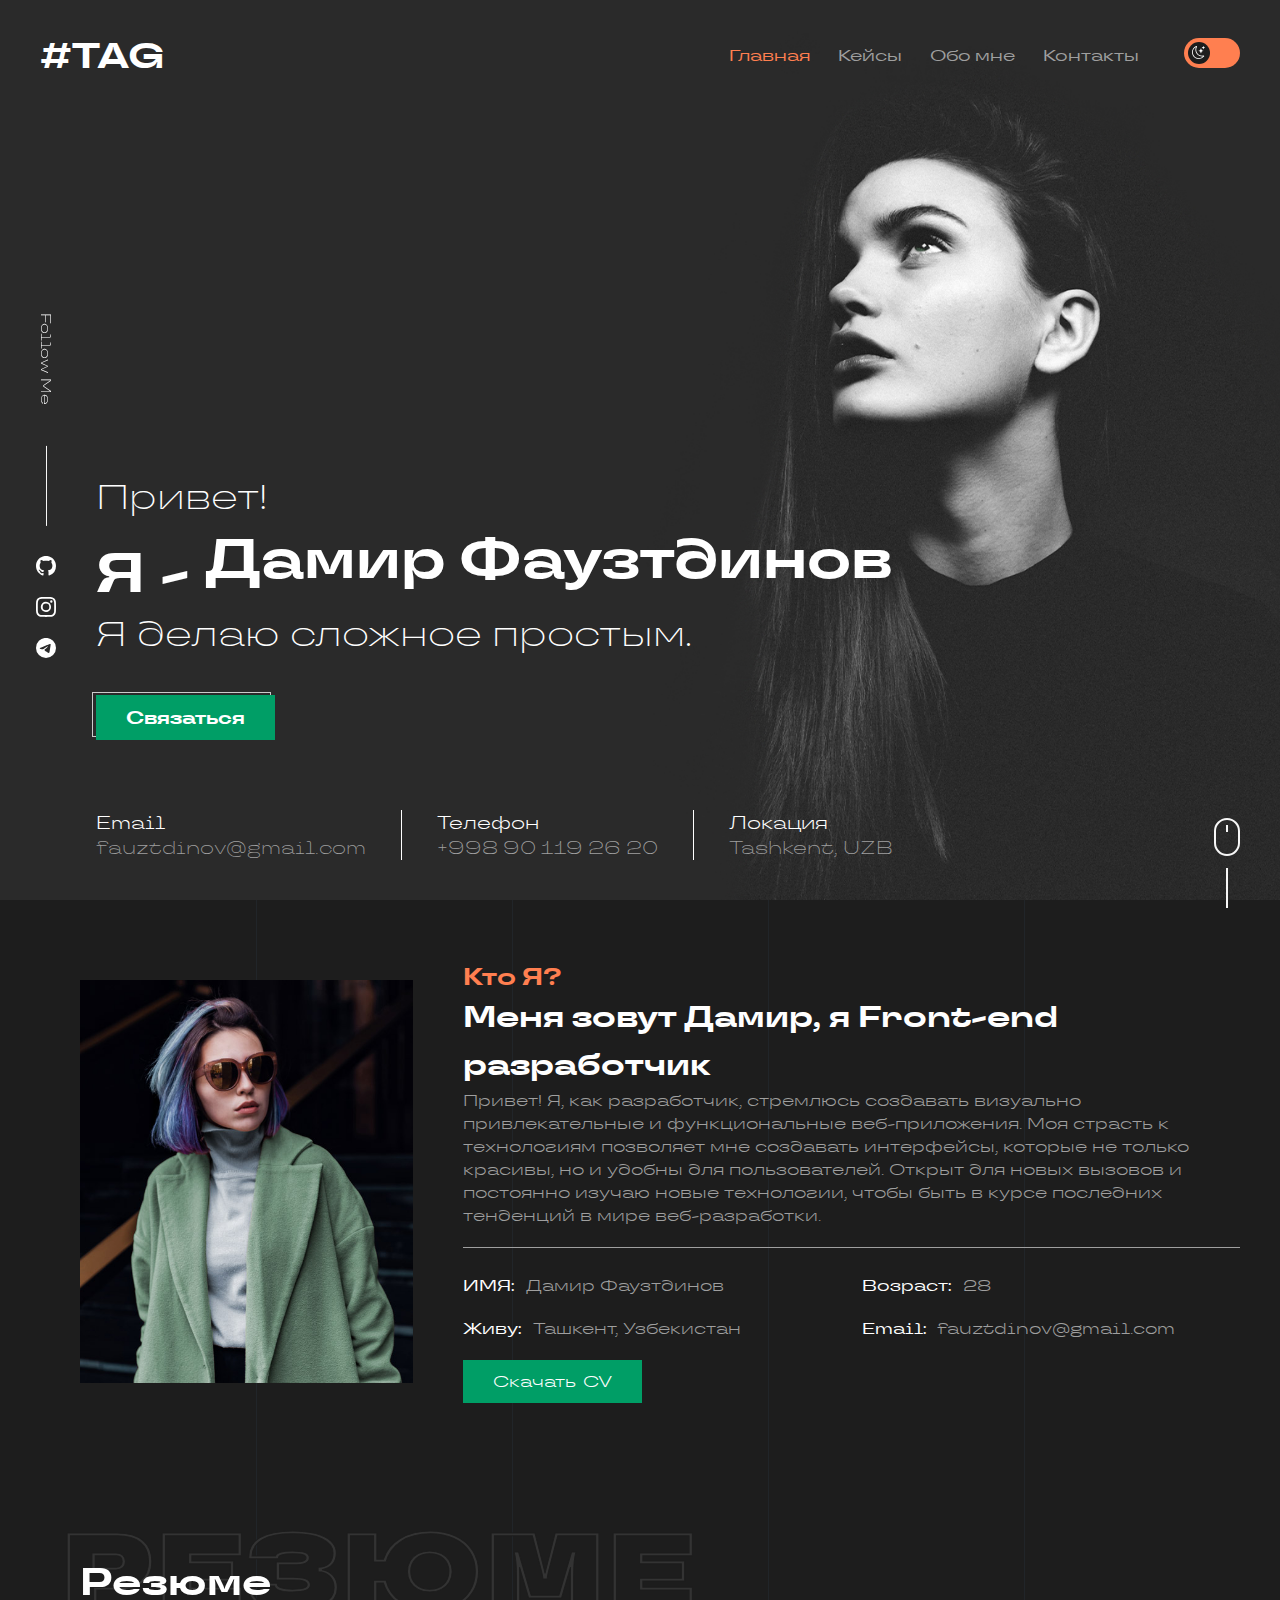
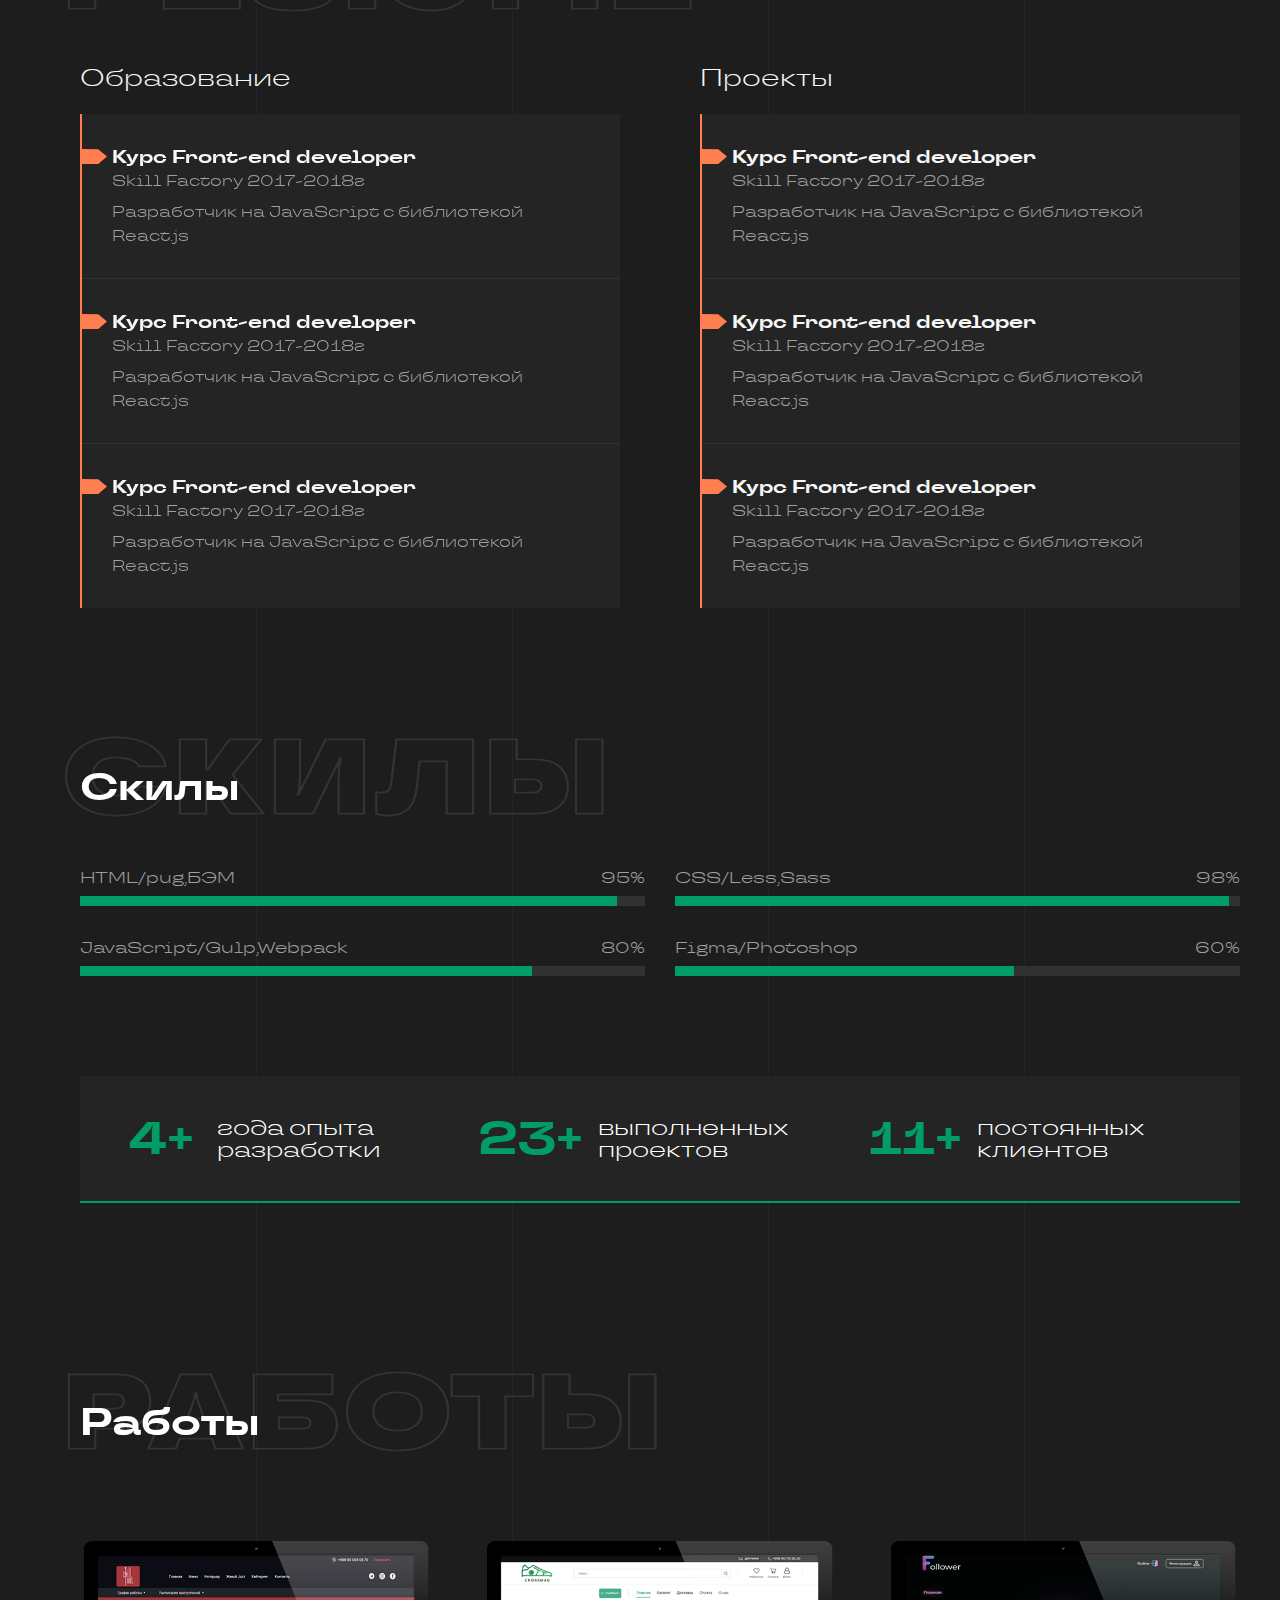
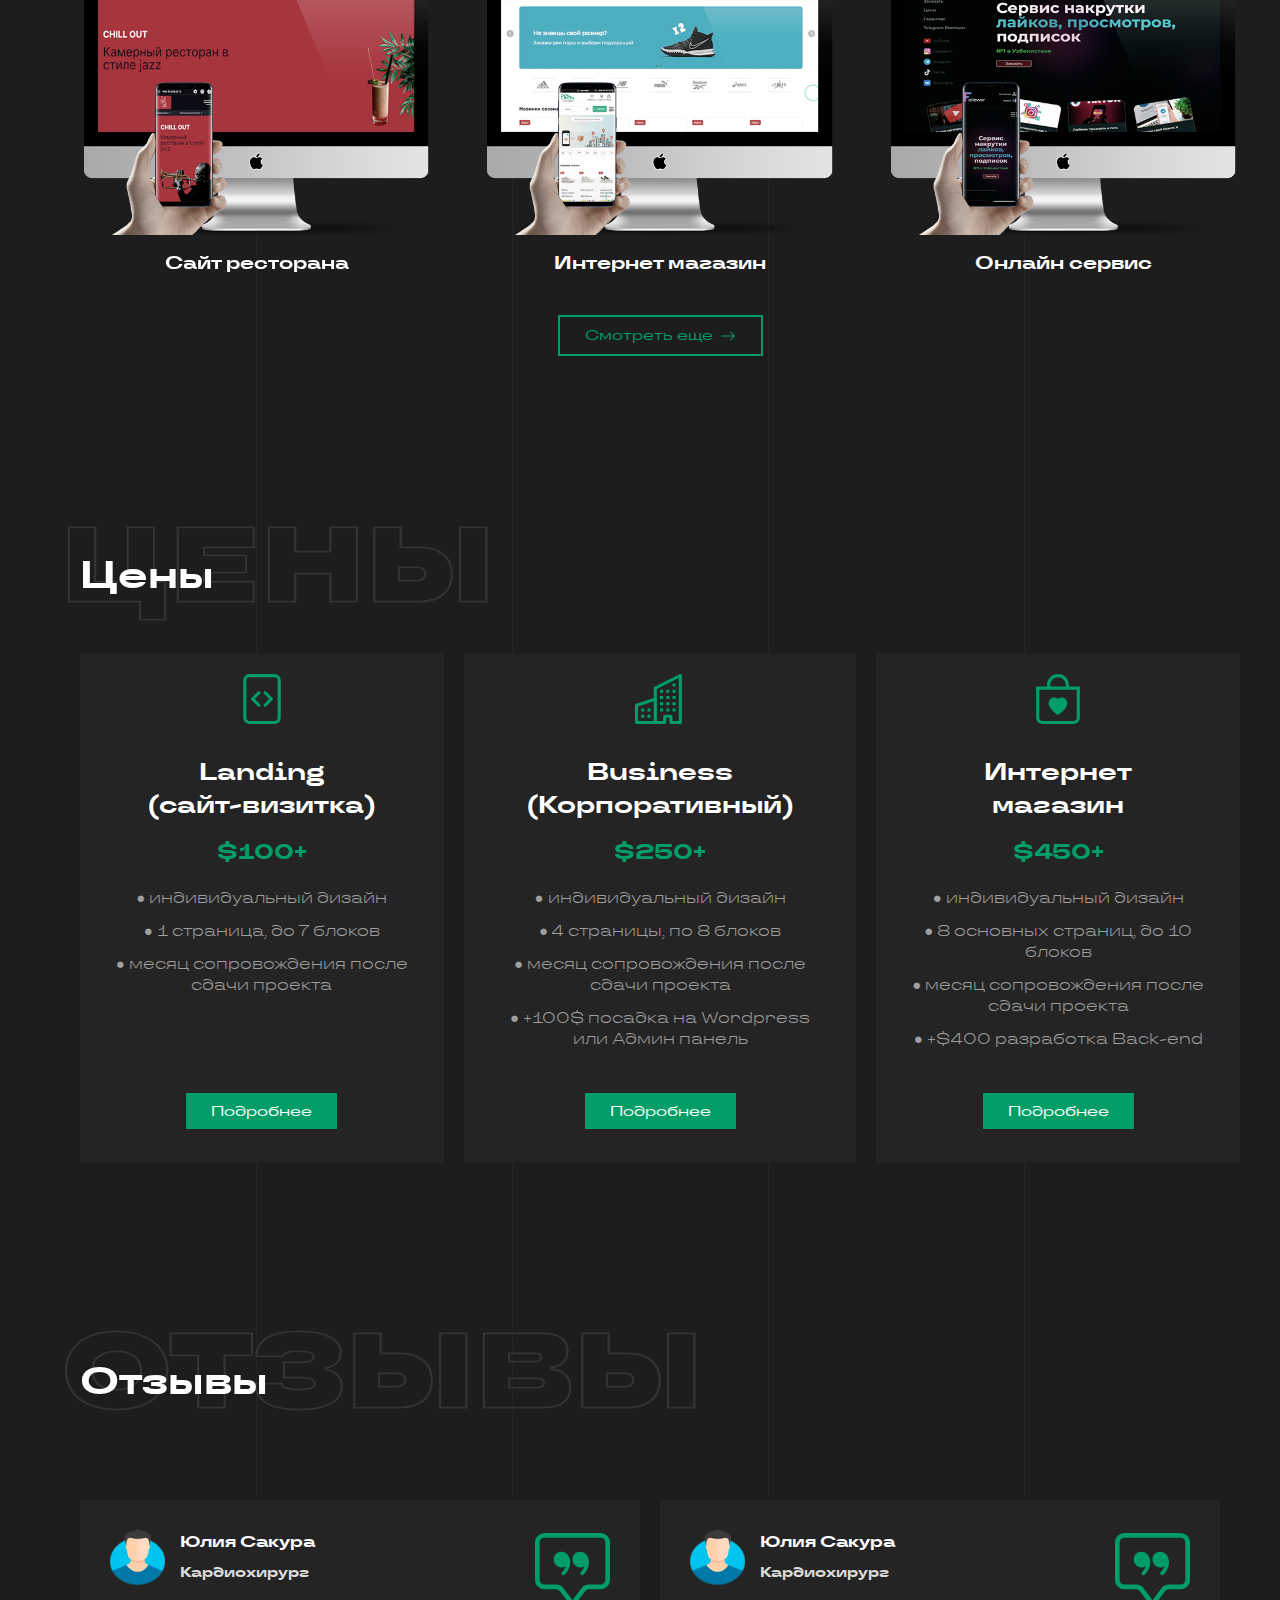
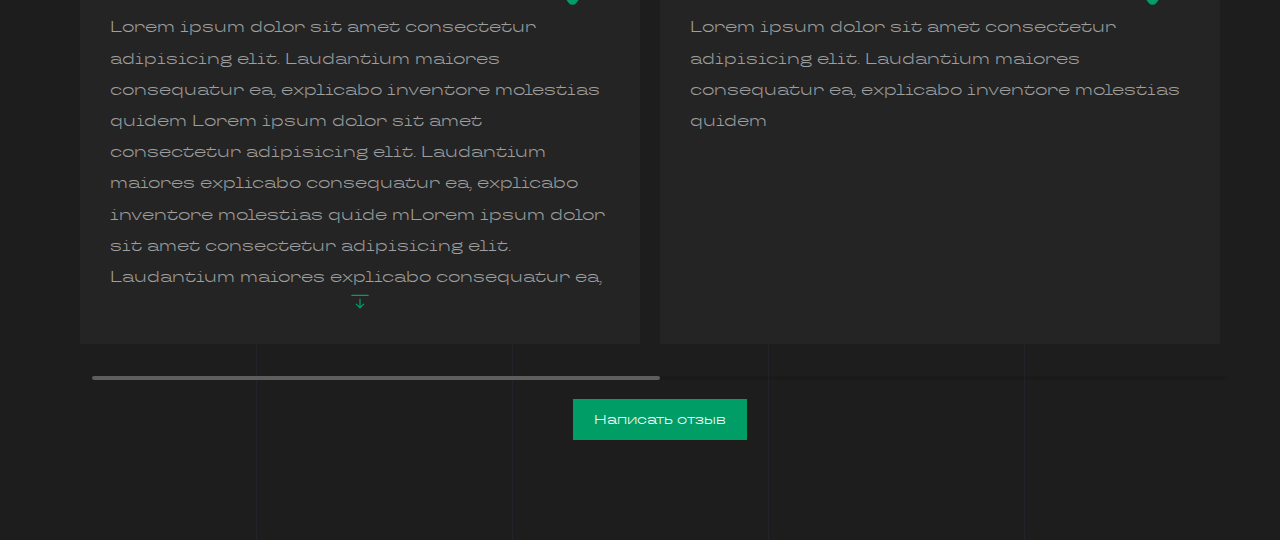
==== commit 7b9256eb: "Add files via upload" ====
--- a/index.html
+++ b/index.html
@@ -5,6 +5,7 @@
    <meta charset="UTF-8">
    <meta http-equiv="X-UA-Compatible" content="IE=edge">
    <meta name="viewport" content="width=device-width, initial-scale=1.0">
+   <link rel="stylesheet" href="https://cdn.jsdelivr.net/npm/swiper@11/swiper-bundle.min.css" />
    <link rel="stylesheet" href="css/style.min.css">
    <title>TAG company</title>
 </head>
@@ -243,7 +244,7 @@
                </div>
             </div>
          </div>
-         <div class="portf">
+         <section class="portf">
             <div class="portf__body container">
                <div class="portf__title title">
                   <h4 data-title="Работы">Работы</h4>
@@ -251,7 +252,7 @@
                <div class="portf__grid">
                   <a href="" class="portf__item">
                      <div class="portf__img">
-                        <img src="img/portfolio/test.png" alt="item">
+                        <img src="img/portfolio/chillout.png" alt="item">
                         <div class="portf__details">
                            <svg xmlns="http://www.w3.org/2000/svg" width="20" height="20" fill="currentColor"
                               class="bi bi-app-indicator" viewBox="0 0 16 16">
@@ -303,9 +304,290 @@
                      </svg></a>
                </div>
             </div>
+         </section>
+         <section class="home-price">
+            <div class="home-price__body container">
+               <div class="home-price__title title">
+                  <h4 data-title="Цены">Цены</h4>
+               </div>
+               <div class="home-price__cards">
+                  <div class="home-price__card card-home-price">
+                     <div class="card-home-price__icon">
+                        <svg xmlns="http://www.w3.org/2000/svg" width="16" height="16" fill="currentColor"
+                           class="bi bi-file-code" viewBox="0 0 16 16">
+                           <path
+                              d="M6.646 5.646a.5.5 0 1 1 .708.708L5.707 8l1.647 1.646a.5.5 0 0 1-.708.708l-2-2a.5.5 0 0 1 0-.708l2-2zm2.708 0a.5.5 0 1 0-.708.708L10.293 8 8.646 9.646a.5.5 0 0 0 .708.708l2-2a.5.5 0 0 0 0-.708l-2-2z" />
+                           <path
+                              d="M2 2a2 2 0 0 1 2-2h8a2 2 0 0 1 2 2v12a2 2 0 0 1-2 2H4a2 2 0 0 1-2-2V2zm10-1H4a1 1 0 0 0-1 1v12a1 1 0 0 0 1 1h8a1 1 0 0 0 1-1V2a1 1 0 0 0-1-1z" />
+                        </svg>
+                     </div>
+                     <div class="card-home-price__name">
+                        Landing<br>(сайт-визитка)
+                     </div>
+                     <div class="card-home-price__price">$100+</div>
+                     <div class="card-home-price__text">
+                        <p>● индивидуальный дизайн</p>
+                        <p>● 1 страница, до 7 блоков</p>
+                        <p>● месяц сопровождения после сдачи проекта</p>
+                     </div>
+                     <div class="card-home-price__button"><a href="">Подробнее</a></div>
+                  </div>
+                  <div class="home-price__card card-home-price">
+                     <div class="card-home-price__icon">
+                        <svg xmlns="http://www.w3.org/2000/svg" width="16" height="16" fill="currentColor"
+                           class="bi bi-building" viewBox="0 0 16 16">
+                           <path fill-rule="evenodd"
+                              d="M14.763.075A.5.5 0 0 1 15 .5v15a.5.5 0 0 1-.5.5h-3a.5.5 0 0 1-.5-.5V14h-1v1.5a.5.5 0 0 1-.5.5h-9a.5.5 0 0 1-.5-.5V10a.5.5 0 0 1 .342-.474L6 7.64V4.5a.5.5 0 0 1 .276-.447l8-4a.5.5 0 0 1 .487.022zM6 8.694 1 10.36V15h5V8.694zM7 15h2v-1.5a.5.5 0 0 1 .5-.5h2a.5.5 0 0 1 .5.5V15h2V1.309l-7 3.5V15z" />
+                           <path
+                              d="M2 11h1v1H2v-1zm2 0h1v1H4v-1zm-2 2h1v1H2v-1zm2 0h1v1H4v-1zm4-4h1v1H8V9zm2 0h1v1h-1V9zm-2 2h1v1H8v-1zm2 0h1v1h-1v-1zm2-2h1v1h-1V9zm0 2h1v1h-1v-1zM8 7h1v1H8V7zm2 0h1v1h-1V7zm2 0h1v1h-1V7zM8 5h1v1H8V5zm2 0h1v1h-1V5zm2 0h1v1h-1V5zm0-2h1v1h-1V3z" />
+                        </svg>
+                     </div>
+                     <div class="card-home-price__name">
+                        Business<br>(Корпоративный)
+                     </div>
+                     <div class="card-home-price__price">$250+</div>
+                     <div class="card-home-price__text">
+                        <p>● индивидуальный дизайн</p>
+                        <p>● 4 страницы, по 8 блоков</p>
+                        <p>● месяц сопровождения после сдачи проекта</p>
+                        <p>● +100$ посадка на Wordpress или Админ панель</p>
+                     </div>
+                     <div class="card-home-price__button"><a href="">Подробнее</a></div>
+                  </div>
+                  <div class="home-price__card card-home-price">
+                     <div class="card-home-price__icon">
+                        <svg xmlns="http://www.w3.org/2000/svg" width="16" height="16" fill="currentColor"
+                           class="bi bi-bag-heart" viewBox="0 0 16 16">
+                           <path fill-rule="evenodd"
+                              d="M10.5 3.5a2.5 2.5 0 0 0-5 0V4h5v-.5Zm1 0V4H15v10a2 2 0 0 1-2 2H3a2 2 0 0 1-2-2V4h3.5v-.5a3.5 3.5 0 1 1 7 0ZM14 14V5H2v9a1 1 0 0 0 1 1h10a1 1 0 0 0 1-1ZM8 7.993c1.664-1.711 5.825 1.283 0 5.132-5.825-3.85-1.664-6.843 0-5.132Z" />
+                        </svg>
+                     </div>
+                     <div class="card-home-price__name">
+                        Интернет <br> магазин
+                     </div>
+                     <div class="card-home-price__price">$450+</div>
+                     <div class="card-home-price__text">
+                        <p>● индивидуальный дизайн</p>
+                        <p>● 8 основных страниц, до 10 блоков</p>
+                        <p>● месяц сопровождения после сдачи проекта</p>
+                        <p>● +$400 разработка Back-end</p>
+                     </div>
+                     <div class="card-home-price__button"><a href="">Подробнее</a></div>
+                  </div>
+               </div>
+            </div>
+         </section>
+         <div class="testimonials">
+            <div class="testimonials__body container">
+               <div class="testimonials__title title">
+                  <h4 data-title="Отзывы">Отзывы</h4>
+               </div>
+               <div class="testimonials__items">
+                  <div class="swiper">
+                     <div class="swiper-wrapper">
+                        <!-- Slides -->
+                        <div class="swiper-slide">
+                           <div class="testimonials__item testimonial">
+                              <div class="testimonial__title">
+                                 <div class="testimonial__author">
+                                    <div class="testimonial__author-img">
+                                       <img src="img/man.png" alt="">
+                                    </div>
+                                    <div class="testimonial__author-name">
+                                       <p>Юлия Сакура</p>
+                                       <span>Кардиохирург</span>
+                                    </div>
+                                 </div>
+                                 <div class="testimonial__icon">
+                                    <svg xmlns="http://www.w3.org/2000/svg" width="16" height="16" fill="currentColor"
+                                       class="bi bi-chat-square-quote" viewBox="0 0 16 16">
+                                       <path
+                                          d="M14 1a1 1 0 0 1 1 1v8a1 1 0 0 1-1 1h-2.5a2 2 0 0 0-1.6.8L8 14.333 6.1 11.8a2 2 0 0 0-1.6-.8H2a1 1 0 0 1-1-1V2a1 1 0 0 1 1-1h12zM2 0a2 2 0 0 0-2 2v8a2 2 0 0 0 2 2h2.5a1 1 0 0 1 .8.4l1.9 2.533a1 1 0 0 0 1.6 0l1.9-2.533a1 1 0 0 1 .8-.4H14a2 2 0 0 0 2-2V2a2 2 0 0 0-2-2H2z" />
+                                       <path
+                                          d="M7.066 4.76A1.665 1.665 0 0 0 4 5.668a1.667 1.667 0 0 0 2.561 1.406c-.131.389-.375.804-.777 1.22a.417.417 0 1 0 .6.58c1.486-1.54 1.293-3.214.682-4.112zm4 0A1.665 1.665 0 0 0 8 5.668a1.667 1.667 0 0 0 2.561 1.406c-.131.389-.375.804-.777 1.22a.417.417 0 1 0 .6.58c1.486-1.54 1.293-3.214.682-4.112z" />
+                                    </svg>
+                                 </div>
+                              </div>
+                              <div class="testimonial__text">
+                                 <p class="testimonial__text-content">
+                                    Lorem ipsum dolor sit amet consectetur adipisicing elit. Laudantium maiores
+                                    consequatur ea, explicabo inventore molestias quidem Lorem ipsum dolor sit amet
+                                    consectetur adipisicing elit. Laudantium maiores explicabo
+                                    consequatur ea, explicabo inventore molestias quide mLorem ipsum dolor sit amet
+                                    consectetur adipisicing elit. Laudantium maiores explicabo
+                                    consequatur ea, explicabo inventore molestias quidem
+                                 </p>
+                                 <button class="read-more">
+                                    <svg xmlns="http://www.w3.org/2000/svg" width="16" height="16" fill="currentColor"
+                                       class="bi bi-arrow-bar-down" viewBox="0 0 16 16">
+                                       <path fill-rule="evenodd"
+                                          d="M1 3.5a.5.5 0 0 1 .5-.5h13a.5.5 0 0 1 0 1h-13a.5.5 0 0 1-.5-.5zM8 6a.5.5 0 0 1 .5.5v5.793l2.146-2.147a.5.5 0 0 1 .708.708l-3 3a.5.5 0 0 1-.708 0l-3-3a.5.5 0 0 1 .708-.708L7.5 12.293V6.5A.5.5 0 0 1 8 6z" />
+                                    </svg>
+                                 </button>
+                              </div>
+                           </div>
+                        </div>
+                        <div class="swiper-slide">
+                           <div class="testimonials__item testimonial">
+                              <div class="testimonial__title">
+                                 <div class="testimonial__author">
+                                    <div class="testimonial__author-img">
+                                       <img src="img/man.png" alt="">
+                                    </div>
+                                    <div class="testimonial__author-name">
+                                       <p>Юлия Сакура</p>
+                                       <span>Кардиохирург</span>
+                                    </div>
+                                 </div>
+                                 <div class="testimonial__icon">
+                                    <svg xmlns="http://www.w3.org/2000/svg" width="16" height="16" fill="currentColor"
+                                       class="bi bi-chat-square-quote" viewBox="0 0 16 16">
+                                       <path
+                                          d="M14 1a1 1 0 0 1 1 1v8a1 1 0 0 1-1 1h-2.5a2 2 0 0 0-1.6.8L8 14.333 6.1 11.8a2 2 0 0 0-1.6-.8H2a1 1 0 0 1-1-1V2a1 1 0 0 1 1-1h12zM2 0a2 2 0 0 0-2 2v8a2 2 0 0 0 2 2h2.5a1 1 0 0 1 .8.4l1.9 2.533a1 1 0 0 0 1.6 0l1.9-2.533a1 1 0 0 1 .8-.4H14a2 2 0 0 0 2-2V2a2 2 0 0 0-2-2H2z" />
+                                       <path
+                                          d="M7.066 4.76A1.665 1.665 0 0 0 4 5.668a1.667 1.667 0 0 0 2.561 1.406c-.131.389-.375.804-.777 1.22a.417.417 0 1 0 .6.58c1.486-1.54 1.293-3.214.682-4.112zm4 0A1.665 1.665 0 0 0 8 5.668a1.667 1.667 0 0 0 2.561 1.406c-.131.389-.375.804-.777 1.22a.417.417 0 1 0 .6.58c1.486-1.54 1.293-3.214.682-4.112z" />
+                                    </svg>
+                                 </div>
+                              </div>
+                              <div class="testimonial__text">
+                                 <p class="testimonial__text-content">
+                                    Lorem ipsum dolor sit amet consectetur adipisicing elit. Laudantium maiores
+                                    consequatur ea, explicabo inventore molestias quidem
+                                 </p>
+                                 <button class="read-more">
+                                    <svg xmlns="http://www.w3.org/2000/svg" width="16" height="16" fill="currentColor"
+                                       class="bi bi-arrow-bar-down" viewBox="0 0 16 16">
+                                       <path fill-rule="evenodd"
+                                          d="M1 3.5a.5.5 0 0 1 .5-.5h13a.5.5 0 0 1 0 1h-13a.5.5 0 0 1-.5-.5zM8 6a.5.5 0 0 1 .5.5v5.793l2.146-2.147a.5.5 0 0 1 .708.708l-3 3a.5.5 0 0 1-.708 0l-3-3a.5.5 0 0 1 .708-.708L7.5 12.293V6.5A.5.5 0 0 1 8 6z" />
+                                    </svg>
+                                 </button>
+                              </div>
+                           </div>
+                        </div>
+                        <div class="swiper-slide">
+                           <div class="testimonials__item testimonial">
+                              <div class="testimonial__title">
+                                 <div class="testimonial__author">
+                                    <div class="testimonial__author-img">
+                                       <img src="img/man.png" alt="">
+                                    </div>
+                                    <div class="testimonial__author-name">
+                                       <p>Юлия Сакура</p>
+                                       <span>Кардиохирург</span>
+                                    </div>
+                                 </div>
+                                 <div class="testimonial__icon">
+                                    <svg xmlns="http://www.w3.org/2000/svg" width="16" height="16" fill="currentColor"
+                                       class="bi bi-chat-square-quote" viewBox="0 0 16 16">
+                                       <path
+                                          d="M14 1a1 1 0 0 1 1 1v8a1 1 0 0 1-1 1h-2.5a2 2 0 0 0-1.6.8L8 14.333 6.1 11.8a2 2 0 0 0-1.6-.8H2a1 1 0 0 1-1-1V2a1 1 0 0 1 1-1h12zM2 0a2 2 0 0 0-2 2v8a2 2 0 0 0 2 2h2.5a1 1 0 0 1 .8.4l1.9 2.533a1 1 0 0 0 1.6 0l1.9-2.533a1 1 0 0 1 .8-.4H14a2 2 0 0 0 2-2V2a2 2 0 0 0-2-2H2z" />
+                                       <path
+                                          d="M7.066 4.76A1.665 1.665 0 0 0 4 5.668a1.667 1.667 0 0 0 2.561 1.406c-.131.389-.375.804-.777 1.22a.417.417 0 1 0 .6.58c1.486-1.54 1.293-3.214.682-4.112zm4 0A1.665 1.665 0 0 0 8 5.668a1.667 1.667 0 0 0 2.561 1.406c-.131.389-.375.804-.777 1.22a.417.417 0 1 0 .6.58c1.486-1.54 1.293-3.214.682-4.112z" />
+                                    </svg>
+                                 </div>
+                              </div>
+                              <div class="testimonial__text">
+                                 <p class="testimonial__text-content">
+                                    Lorem ipsum dolor sit amet consectetur adipisicing elit. Laudantium maiores
+                                    consequatur ea, explicabo inventore molestias quidem elit. Laudantium maiores
+                                    consequatur ea, explicabo inventore molestias quidem
+                                 </p>
+                                 <button class="read-more">
+                                    <svg xmlns="http://www.w3.org/2000/svg" width="16" height="16" fill="currentColor"
+                                       class="bi bi-arrow-bar-down" viewBox="0 0 16 16">
+                                       <path fill-rule="evenodd"
+                                          d="M1 3.5a.5.5 0 0 1 .5-.5h13a.5.5 0 0 1 0 1h-13a.5.5 0 0 1-.5-.5zM8 6a.5.5 0 0 1 .5.5v5.793l2.146-2.147a.5.5 0 0 1 .708.708l-3 3a.5.5 0 0 1-.708 0l-3-3a.5.5 0 0 1 .708-.708L7.5 12.293V6.5A.5.5 0 0 1 8 6z" />
+                                    </svg>
+                                 </button>
+                              </div>
+                           </div>
+                        </div>
+                        <div class="swiper-slide">
+                           <div class="testimonials__item testimonial">
+                              <div class="testimonial__title">
+                                 <div class="testimonial__author">
+                                    <div class="testimonial__author-img">
+                                       <img src="img/man.png" alt="">
+                                    </div>
+                                    <div class="testimonial__author-name">
+                                       <p>Юлия Сакура</p>
+                                       <span>Кардиохирург</span>
+                                    </div>
+                                 </div>
+                                 <div class="testimonial__icon">
+                                    <svg xmlns="http://www.w3.org/2000/svg" width="16" height="16" fill="currentColor"
+                                       class="bi bi-chat-square-quote" viewBox="0 0 16 16">
+                                       <path
+                                          d="M14 1a1 1 0 0 1 1 1v8a1 1 0 0 1-1 1h-2.5a2 2 0 0 0-1.6.8L8 14.333 6.1 11.8a2 2 0 0 0-1.6-.8H2a1 1 0 0 1-1-1V2a1 1 0 0 1 1-1h12zM2 0a2 2 0 0 0-2 2v8a2 2 0 0 0 2 2h2.5a1 1 0 0 1 .8.4l1.9 2.533a1 1 0 0 0 1.6 0l1.9-2.533a1 1 0 0 1 .8-.4H14a2 2 0 0 0 2-2V2a2 2 0 0 0-2-2H2z" />
+                                       <path
+                                          d="M7.066 4.76A1.665 1.665 0 0 0 4 5.668a1.667 1.667 0 0 0 2.561 1.406c-.131.389-.375.804-.777 1.22a.417.417 0 1 0 .6.58c1.486-1.54 1.293-3.214.682-4.112zm4 0A1.665 1.665 0 0 0 8 5.668a1.667 1.667 0 0 0 2.561 1.406c-.131.389-.375.804-.777 1.22a.417.417 0 1 0 .6.58c1.486-1.54 1.293-3.214.682-4.112z" />
+                                    </svg>
+                                 </div>
+                              </div>
+                              <div class="testimonial__text">
+                                 <p class="testimonial__text-content">
+                                    Lorem ipsum dolor sit amet consectetur adipisicing elit. Laudantium maiores
+                                    consequatur ea, explicabo inventore molestias quidem elit. Laudantium maiores
+                                    consequatur ea, explicabo inventore molestias quidem xplicabo inventore molestias
+                                    quide
+                                 </p>
+                                 <button class="read-more">
+                                    <svg xmlns="http://www.w3.org/2000/svg" width="16" height="16" fill="currentColor"
+                                       class="bi bi-arrow-bar-down" viewBox="0 0 16 16">
+                                       <path fill-rule="evenodd"
+                                          d="M1 3.5a.5.5 0 0 1 .5-.5h13a.5.5 0 0 1 0 1h-13a.5.5 0 0 1-.5-.5zM8 6a.5.5 0 0 1 .5.5v5.793l2.146-2.147a.5.5 0 0 1 .708.708l-3 3a.5.5 0 0 1-.708 0l-3-3a.5.5 0 0 1 .708-.708L7.5 12.293V6.5A.5.5 0 0 1 8 6z" />
+                                    </svg>
+                                 </button>
+                              </div>
+                           </div>
+                        </div>
+                     </div>
+                     <div class="swiper-scrollbar"></div>
+                  </div>
+               </div>
+               <div class="testimonials__write">
+                  <button id="open-popup" class="testimonials__button">Написать отзыв</button>
+               </div>
+            </div>
+         </div>
+         <div class="testimonials__popup" id="popup">
+            <form action="/submit_review" method="post">
+               <label for="name">Имя:</label>
+               <input type="text" id="name" name="name" placeholder="Иван Иванов" required>
+
+               <label for="profession">Профессия:</label>
+               <input type="text" id="profession" name="profession" placeholder="Маркетолог" required>
+
+               <label for="email">Email:</label>
+               <input type="email" id="email" name="email" placeholder="ivanov@mail.ru" required>
+
+               <label>Пол:</label>
+               <ul class="gender-list">
+                  <li>
+                     <input type="radio" id="male" name="gender" value="male" required>
+                     <label for="male">М</label>
+                  </li>
+                  <li>
+                     <input type="radio" id="female" name="gender" value="female" required>
+                     <label for="female">Ж</label>
+                  </li>
+               </ul>
+
+               <label for="review">Отзыв:</label>
+               <textarea id="review" name="review" rows="4" cols="50" placeholder="Отзыв..." required></textarea>
+               <input type="submit" value="Отправить отзыв">
+               <div class="close-popup"><svg xmlns="http://www.w3.org/2000/svg" width="30" height="30"
+                     fill="currentColor" class=" bi bi-x-lg" viewBox="0 0 16 16">
+                     <path fill-rule="evenodd"
+                        d="M13.854 2.146a.5.5 0 0 1 0 .708l-11 11a.5.5 0 0 1-.708-.708l11-11a.5.5 0 0 1 .708 0Z" />
+                     <path fill-rule="evenodd"
+                        d="M2.146 2.146a.5.5 0 0 0 0 .708l11 11a.5.5 0 0 0 .708-.708l-11-11a.5.5 0 0 0-.708 0Z" />
+                  </svg></div>
+            </form>
          </div>
       </main>
       <footer></footer>
+      <script src="https://cdn.jsdelivr.net/npm/swiper@11/swiper-bundle.min.js"></script>
       <script src="js/app.min.js"></script>
    </div>
 </body>
--- a/css/style.min.css
+++ b/css/style.min.css
@@ -110,7 +110,7 @@
 body {
   background-color: #1d1d1d;
 }
-body ._lock {
+body._lock, body._popup {
   overflow: hidden;
 }
 
@@ -758,10 +758,10 @@
 /* Анимация мигания курсора */
 @keyframes blink-caret {
   from, to {
-    border-color: transparent;
+    border-color: #fff;
   }
   50% {
-    border-color: coral;
+    border-color: #fff;
   }
 }
 .scrolltop {
@@ -1236,7 +1236,7 @@
 
 /*--------------------------------------------ОПЫТ---------------------------------------------*/
 .experience__body {
-  padding: 100px 0 100px 40px;
+  padding: 0px 0 100px 40px;
 }
 @media (max-width: 1200px) {
   .experience__body {
@@ -1452,4 +1452,419 @@
 .light-theme .portf__details svg {
   width: 30px;
   height: 30px;
+}
+
+/*--------------------------------------------PRICE---------------------------------------------*/
+.home-price__body {
+  padding: 100px 0 100px 40px;
+}
+@media (max-width: 1200px) {
+  .home-price__body {
+    padding-left: 0;
+  }
+}
+@media (max-width: 768px) {
+  .home-price__body {
+    padding: 60px 0;
+  }
+}
+.home-price__title {
+  margin-bottom: 60px;
+}
+.home-price__cards {
+  display: flex;
+  gap: 20px;
+}
+@media (max-width: 900px) {
+  .home-price__cards {
+    flex-direction: column;
+  }
+}
+.card-home-price {
+  display: flex;
+  flex-direction: column;
+  background-color: #242424;
+  padding: 20px 30px;
+  text-align: center;
+}
+.card-home-price__icon {
+  color: #009e66;
+  margin-bottom: 25px;
+}
+.card-home-price__icon svg {
+  width: 50px;
+  height: 50px;
+}
+.card-home-price__name {
+  margin-bottom: 15px;
+  font-size: 24px;
+  color: #fff;
+}
+@media (max-width: 1200px) {
+  .card-home-price__name {
+    font-size: calc(20px + 4 * ((100vw - 320px) / 880));
+  }
+}
+.card-home-price__price {
+  margin-bottom: 20px;
+  font-size: 22px;
+  color: #009e66;
+}
+@media (max-width: 1200px) {
+  .card-home-price__price {
+    font-size: calc(18px + 4 * ((100vw - 320px) / 880));
+  }
+}
+.card-home-price__text {
+  flex: 1 1 auto;
+  margin-bottom: 50px;
+  font-size: 15px;
+  color: #9f9f9f;
+  font-weight: 400;
+}
+@media (max-width: 1200px) {
+  .card-home-price__text {
+    font-size: calc(13px + 2 * ((100vw - 320px) / 880));
+  }
+}
+.card-home-price__text p:not(:last-child) {
+  margin-bottom: 12px;
+}
+.card-home-price__button {
+  margin-bottom: 20px;
+}
+.card-home-price__button a {
+  font-size: 14px;
+  font-weight: 500;
+  line-height: 1.5em;
+  color: #fff;
+  background-color: #009e66;
+  padding: 8px 25px;
+  transition: all 0.3s ease 0s;
+}
+.card-home-price__button a:hover {
+  color: #009e66;
+  background-color: transparent;
+  border: 1px solid #009e66;
+}
+
+.light-theme .card-home-price {
+  background-color: #fff;
+  box-shadow: 0 0 20px 0 rgba(0, 0, 0, 0.05);
+}
+.light-theme .card-home-price__icon {
+  color: #009e66;
+}
+.light-theme .card-home-price__name {
+  color: #222;
+}
+.light-theme .card-home-price__price {
+  color: #009e66;
+}
+.light-theme .card-home-price__text {
+  color: #777;
+}
+
+/*--------------------------------------------ОТЗЫВЫ---------------------------------------------*/
+.testimonials__body {
+  padding: 100px 0 100px 40px;
+}
+@media (max-width: 1200px) {
+  .testimonials__body {
+    padding-left: 0;
+  }
+}
+@media (max-width: 768px) {
+  .testimonials__body {
+    padding: 60px 0;
+  }
+}
+.testimonials__title {
+  margin-bottom: 60px;
+}
+@media (max-width: 600px) {
+  .testimonials__title {
+    margin-bottom: 0px;
+  }
+}
+.testimonials__write {
+  text-align: center;
+  margin-top: 15px;
+}
+.testimonials__button {
+  display: inline-block;
+  padding: 10px 20px;
+  color: #fff;
+  background-color: #009e66;
+  border: 1px solid transparent;
+  transition: all 0.3s ease 0s;
+  font-family: Travels;
+}
+.testimonials__button:hover {
+  cursor: pointer;
+  background-color: transparent;
+  border: 1px solid #009e66;
+}
+.testimonials__popup {
+  position: fixed;
+  top: 0;
+  left: 0;
+  width: 100vw;
+  height: 100vh;
+  display: none;
+  justify-content: center;
+  align-items: center;
+  background-color: rgba(0, 0, 0, 0.9);
+  overflow-y: scroll;
+  z-index: 2;
+  padding: 40px 0;
+}
+@media (max-width: 1000px) {
+  .testimonials__popup {
+    padding: 40px 15px;
+  }
+}
+.testimonials__popup form {
+  max-width: 800px;
+  height: auto;
+  background-color: #232323;
+  color: #9f9f9f;
+  padding: 60px 40px 40px;
+  overflow: auto;
+  position: relative;
+}
+.testimonials__popup form .close-popup {
+  position: absolute;
+  top: 20px;
+  right: 20px;
+  cursor: pointer;
+  transition: all 0.3s ease 0s;
+}
+.testimonials__popup form .close-popup:hover {
+  transform: translateY(-4px) rotate(180deg);
+}
+.testimonials__popup label,
+.testimonials__popup input,
+.testimonials__popup select,
+.testimonials__popup textarea {
+  margin-bottom: 10px;
+  font-size: 16px;
+}
+@media (max-width: 1200px) {
+  .testimonials__popup label,
+  .testimonials__popup input,
+  .testimonials__popup select,
+  .testimonials__popup textarea {
+    font-size: calc(13px + 3 * ((100vw - 320px) / 880));
+  }
+}
+.testimonials__popup input[type=text],
+.testimonials__popup input[type=email],
+.testimonials__popup select,
+.testimonials__popup textarea {
+  width: 100%;
+  padding: 8px;
+  border-radius: 4px;
+  border: 1px solid #ccc;
+}
+.testimonials__popup textarea {
+  resize: none;
+}
+.testimonials__popup input[type=submit],
+.testimonials__popup button {
+  background-color: #009e66;
+  color: white;
+  padding: 10px 20px;
+  cursor: pointer;
+  font-size: 16px;
+}
+@media (max-width: 1200px) {
+  .testimonials__popup input[type=submit],
+  .testimonials__popup button {
+    font-size: calc(13px + 3 * ((100vw - 320px) / 880));
+  }
+}
+.testimonials__popup button {
+  background-color: rgb(214, 54, 54);
+}
+.testimonials__popup button:hover {
+  background-color: rgb(169, 34, 34);
+}
+.testimonials__popup input[type=submit]:hover {
+  background-color: #016b46;
+}
+.testimonials__popup ul.gender-list {
+  list-style: none;
+  padding: 0;
+  margin: 0;
+}
+.testimonials__popup .form-btns {
+  display: flex;
+  flex-direction: row-reverse;
+  justify-content: space-between;
+  align-items: center;
+}
+.testimonials__popup ul.gender-list li {
+  display: inline-block;
+  margin-right: 10px;
+  cursor: pointer;
+}
+.testimonials__popup ul.gender-list li label {
+  display: inline-flex;
+  justify-content: center;
+  align-items: center;
+  padding: 7px;
+  width: 30px;
+  height: 30px;
+  border-radius: 50%;
+  border: 2px solid #ccc;
+  line-height: 30px;
+  text-align: center;
+  cursor: pointer;
+  font-size: 12px;
+  font-weight: 400;
+  transition: all 0.3s ease 0s;
+}
+.testimonials__popup ul.gender-list li label:hover {
+  border-color: #009e66;
+  color: #009e66;
+}
+.testimonials__popup ul.gender-list li input[type=radio] {
+  display: none;
+}
+.testimonials__popup ul.gender-list li input[type=radio]:checked + label {
+  border-color: #009e66;
+  color: #009e66;
+}
+
+.swiper-wrapper {
+  padding: 40px 0;
+}
+
+.swiper-slide {
+  height: auto;
+}
+
+.swiper-scrollbar-drag {
+  background-color: rgb(94, 94, 94);
+}
+
+.swiper-pagination-bullet-active {
+  background-color: #009e66;
+}
+
+.testimonial {
+  padding: 30px;
+  background-color: #242424;
+  color: #9f9f9f;
+  margin-right: 20px;
+  display: flex;
+  flex-direction: column;
+  height: 100%;
+}
+@media (max-width: 767px) {
+  .testimonial {
+    margin-right: 0;
+  }
+}
+.testimonial__title {
+  display: flex;
+  gap: 20px;
+}
+.testimonial__author {
+  flex: 1 1 auto;
+  display: flex;
+  gap: 15px;
+}
+.testimonial__author-img {
+  width: 55px;
+  height: 55px;
+  border-radius: 50%;
+}
+.testimonial__author-img img {
+  width: 100%;
+  height: 100%;
+  object-fit: contain;
+}
+.testimonial__author-name {
+  margin-bottom: 20px;
+}
+.testimonial__author-name p {
+  font-size: 16px;
+  color: #fff;
+  margin-bottom: 7px;
+}
+.testimonial__author-name span {
+  font-size: 14px;
+  color: #ddd;
+}
+.testimonial__icon {
+  flex: 0 0 15%;
+}
+.testimonial__icon svg {
+  width: 100%;
+  height: 100%;
+  color: #009e66;
+}
+.testimonial__text {
+  line-height: 1.95;
+  font-weight: 400;
+  flex: 1 1 auto;
+}
+.testimonial__text button {
+  display: block;
+  background-color: transparent;
+  background-image: linear-gradient(to bottom, rgba(36, 36, 36, 0), #242424);
+  text-align: center;
+  width: 100%;
+}
+.testimonial__text button.active svg {
+  transform: rotate(180deg);
+  transition: all 0.3s ease 0s;
+}
+.testimonial__text svg {
+  width: 20px;
+  height: 20px;
+  color: #009e66;
+}
+@media (max-width: 800px) {
+  .testimonial__text {
+    line-height: 1.6;
+  }
+}
+.testimonial__text-content {
+  transition: all 0.3s ease 0s;
+  overflow: hidden;
+}
+
+.light-theme .testimonials__popup {
+  background-color: rgba(0, 0, 0, 0.9);
+}
+.light-theme .testimonials__popup form {
+  background-color: #f7f7f7;
+  color: #222;
+}
+.light-theme .testimonials__popup form .close-popup svg {
+  color: #222;
+}
+.light-theme .testimonial {
+  background-color: #fff;
+  border: 1px solid rgba(0, 0, 0, 0.1);
+  color: #777;
+}
+.light-theme .testimonial__author-name p {
+  color: #222;
+}
+.light-theme .testimonial__author-name span {
+  color: #222;
+}
+.light-theme .testimonial__icon svg {
+  color: #009e66;
+}
+.light-theme .testimonial__text button {
+  background-color: transparent;
+  background-image: none;
+}
+.light-theme .testimonial__text svg {
+  color: #009e66;
 }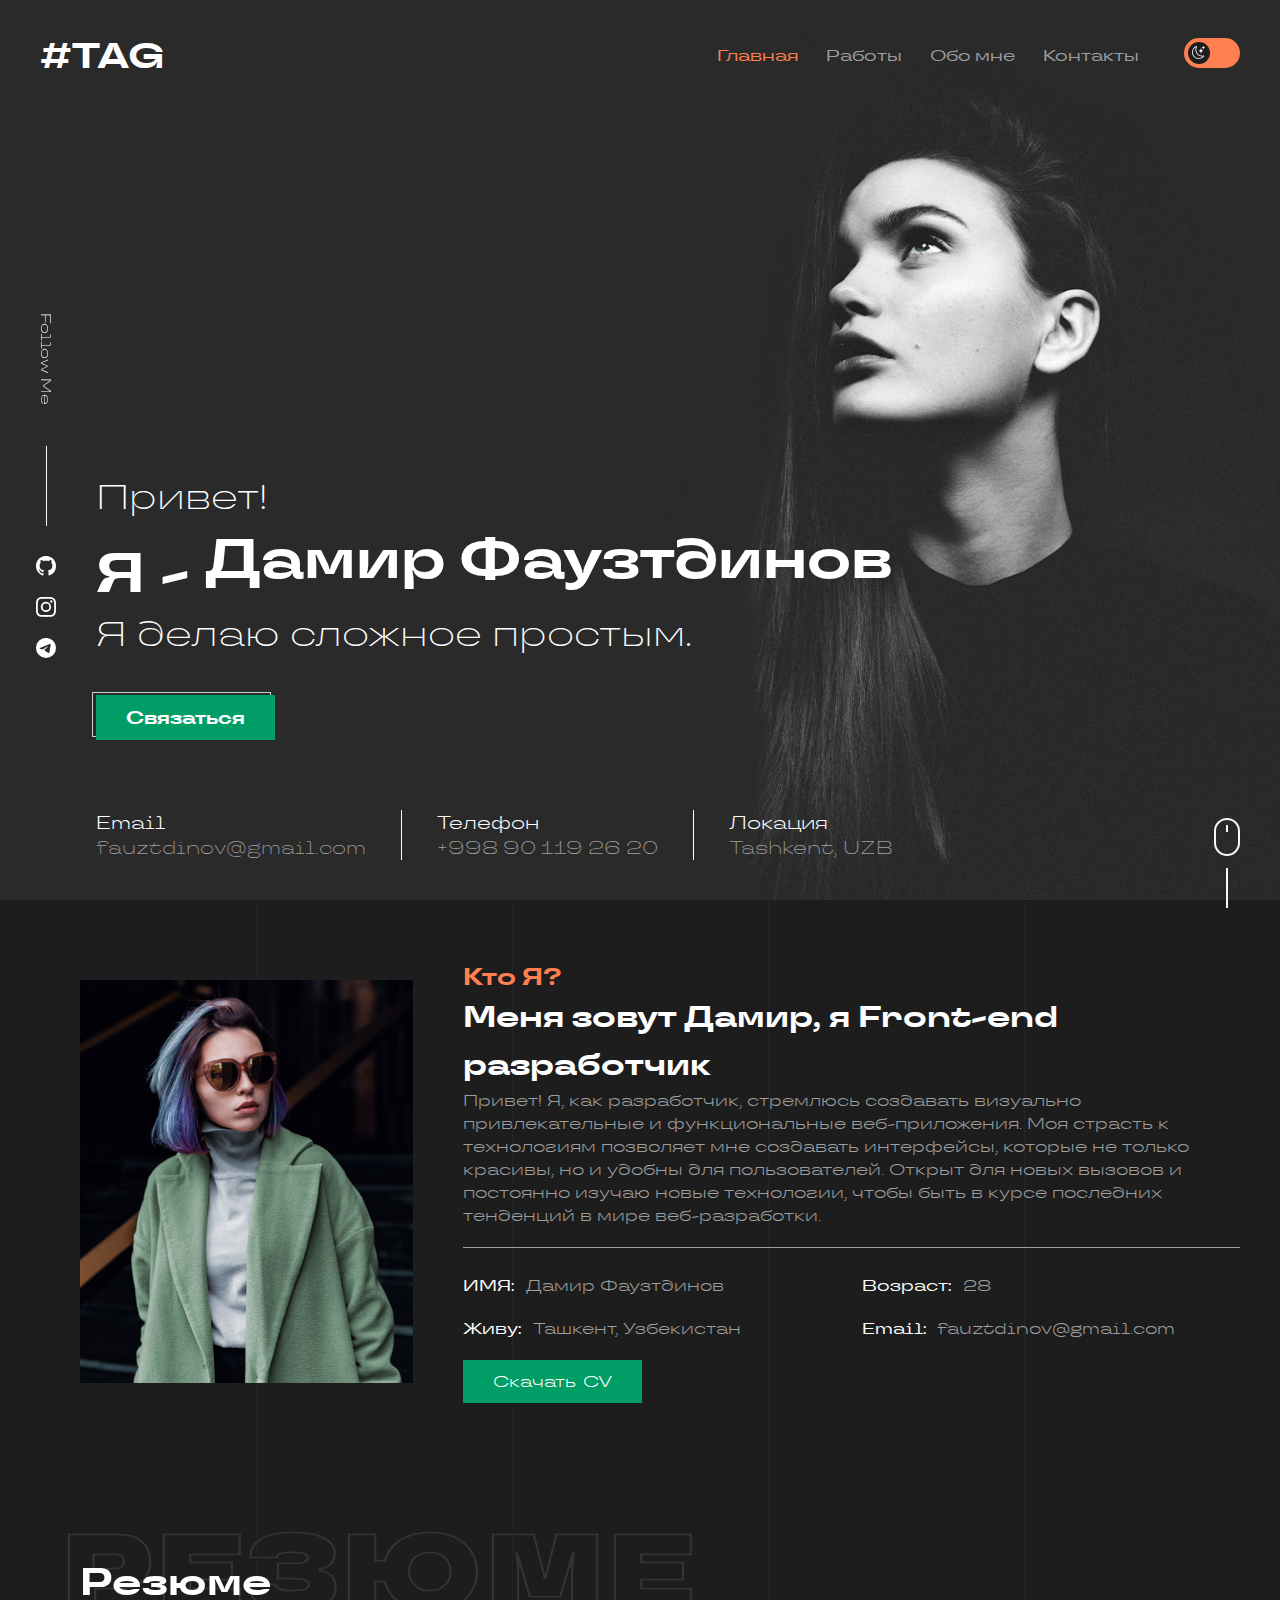
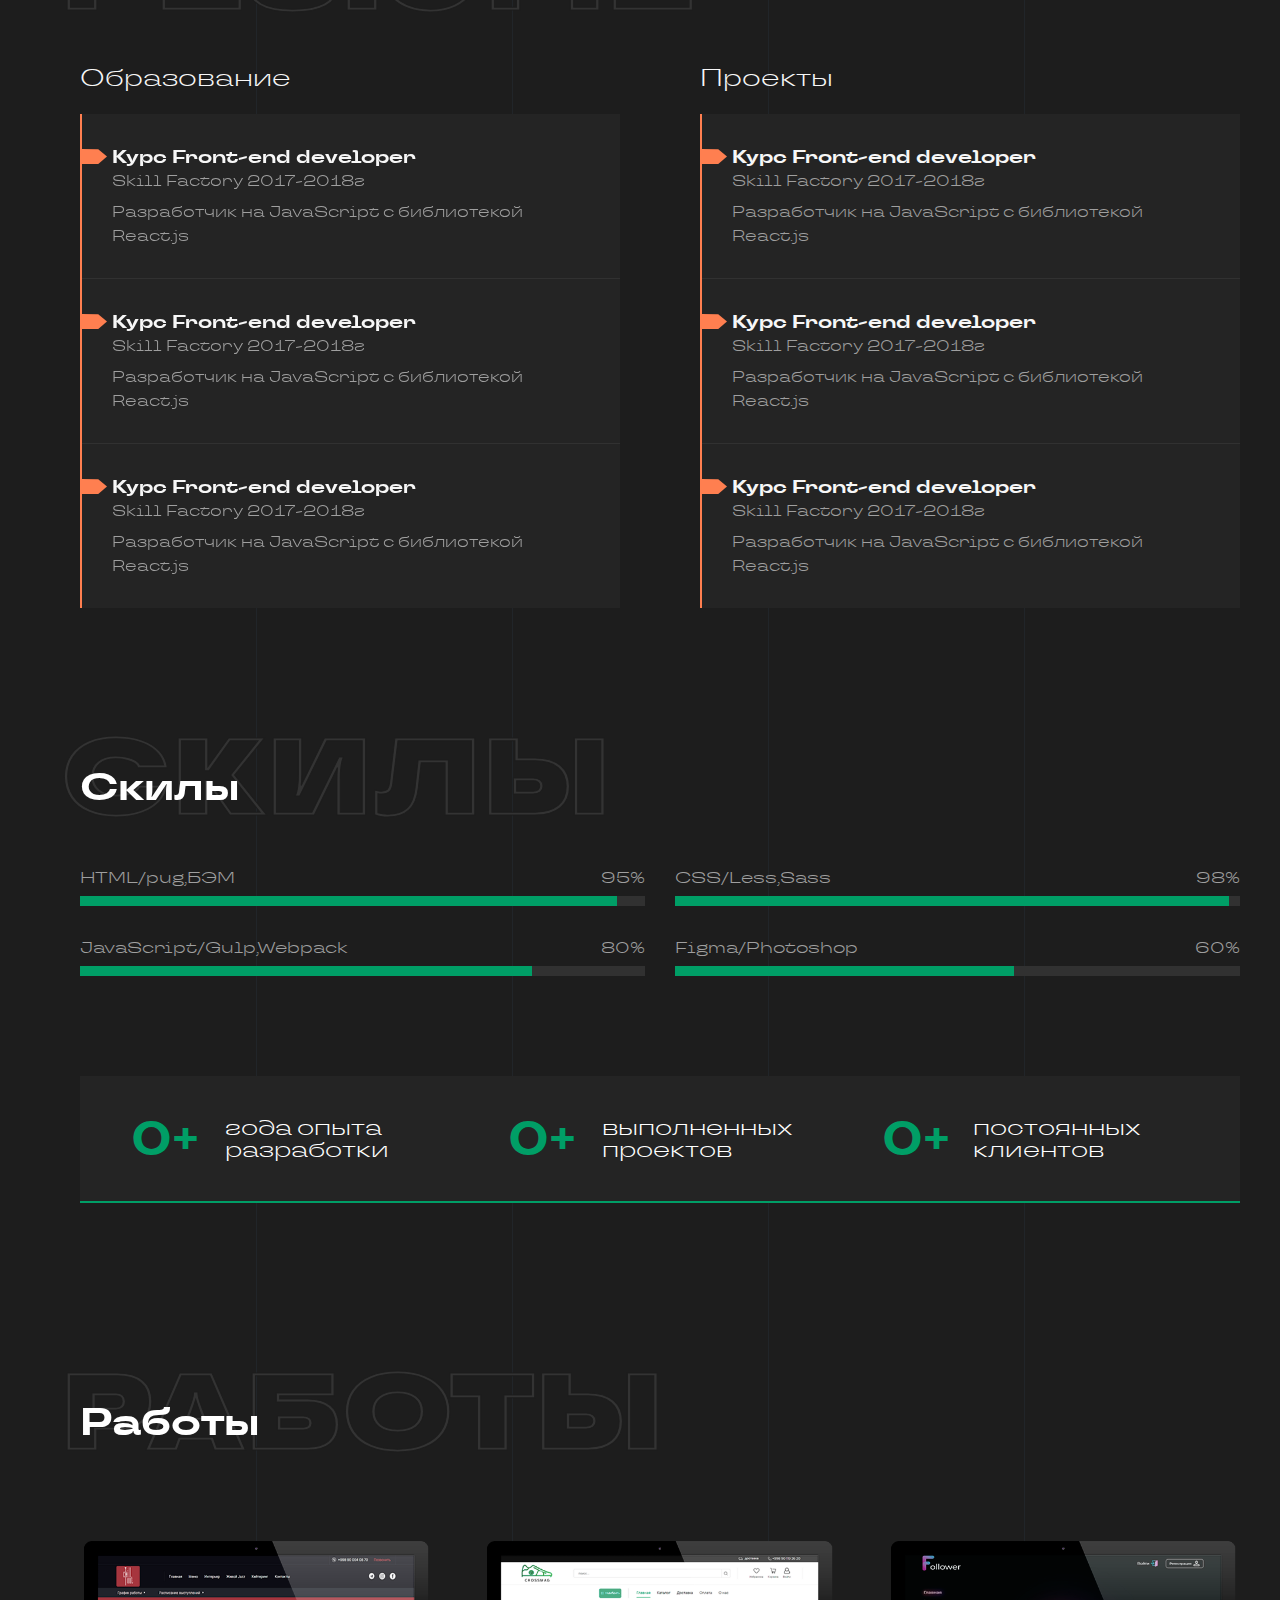
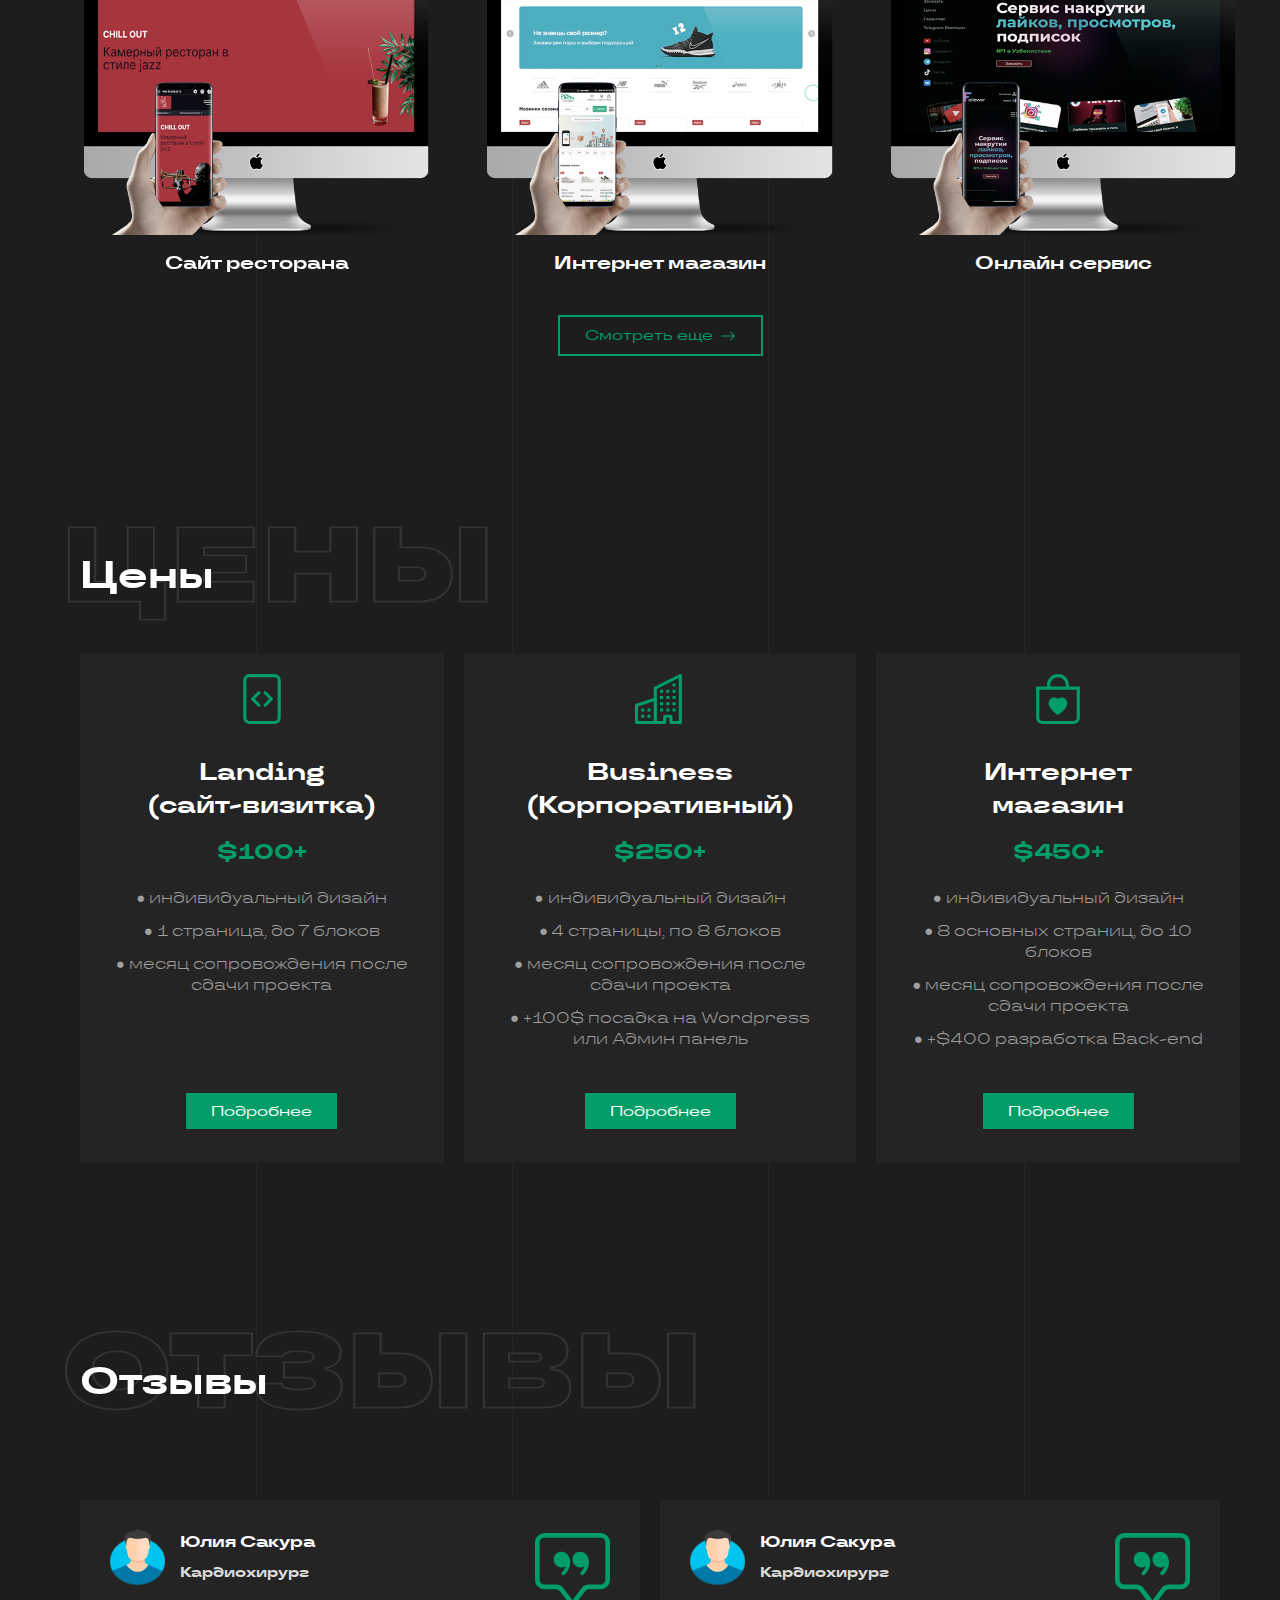
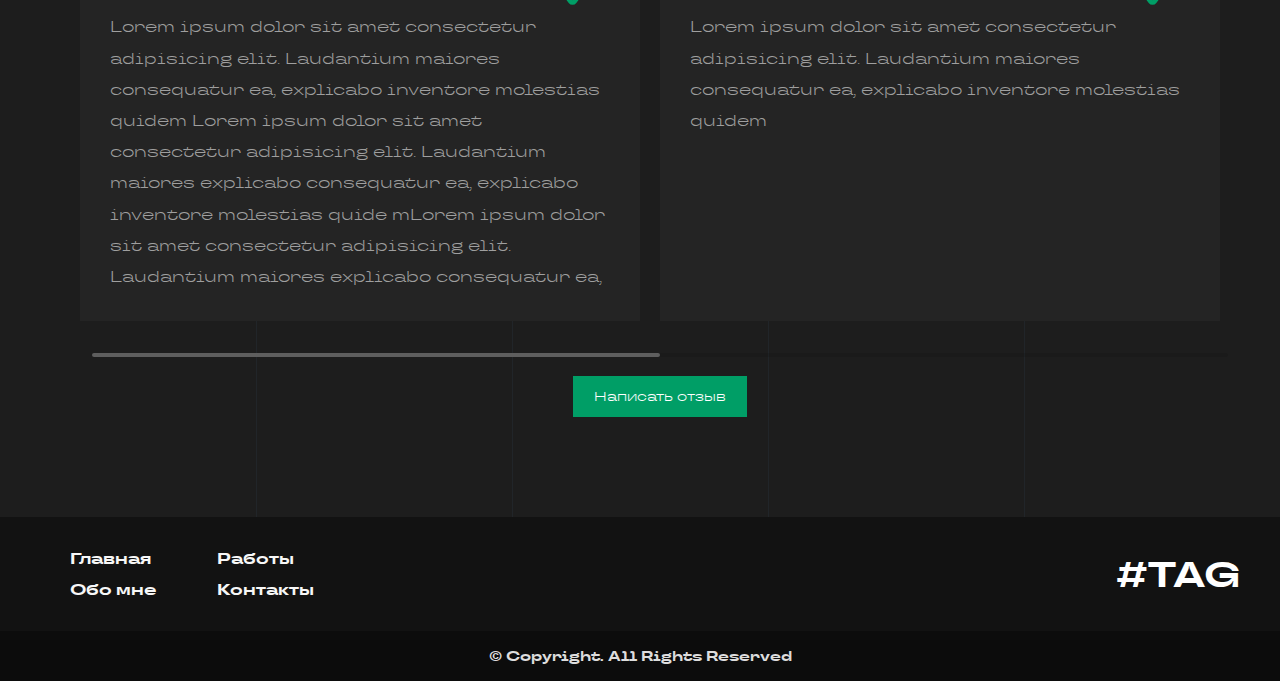
==== commit 6a110b4c: "Add files via upload" ====
--- a/index.html
+++ b/index.html
@@ -10,7 +10,10 @@
    <title>TAG company</title>
 </head>
 
-<body>
+<body class="_preloader">
+   <div class="preloader " style="display: block;">
+      <div class="loader-bar" style="display: block;"></div>
+   </div>
    <div class="wrapper">
       <div class="bgline1"></div>
       <div class="bgline2"></div>
@@ -19,7 +22,7 @@
       <header class="header">
    <div class="header__body container">
       <div class="header__logo">
-         <a href="">#TAG</a>
+         <a href="index.html">#TAG</a>
       </div>
       <div class="header__menu menu">
          <div class="menu__icon">
@@ -27,10 +30,10 @@
          </div>
          <nav class="menu__body">
             <ul class="menu__list">
-               <li><a href="" class="menu__link active" data-title="Главная"><span>Главная</span></a></li>
-               <li><a href="" class="menu__link" data-title="Кейсы"><span>Кейсы</span></a></li>
-               <li><a href="" class="menu__link" data-title="Обо мне"><span>Обо мне</span></a></li>
-               <li><a href="" class="menu__link" data-title="Контакты"><span>Контакты</span></a></li>
+               <li><a href="index.html" class="menu__link active" data-title="Главная"><span>Главная</span></a></li>
+               <li><a href="cases.html" class="menu__link" data-title="Работы"><span>Работы</span></a></li>
+               <li><a href="about.html" class="menu__link" data-title="Обо мне"><span>Обо мне</span></a></li>
+               <li><a href="contacts.html" class="menu__link" data-title="Контакты"><span>Контакты</span></a></li>
             </ul>
 
             <div class="toggle-theme">
@@ -230,18 +233,19 @@
             <div class="experience__body container">
                <div class="experience__details">
                   <div class="experience__item">
-                     <p>4+</p>
+                     <p><span class="counter" data-target="4">0</span>+</p>
                      <p>года опыта разработки</p>
                   </div>
                   <div class="experience__item">
-                     <p>23+</p>
+                     <p><span class="counter" data-target="23">0</span>+</p>
                      <p>выполненных проектов</p>
                   </div>
                   <div class="experience__item">
-                     <p>11+</p>
+                     <p><span class="counter" data-target="11">0</span>+</p>
                      <p>постоянных клиентов</p>
                   </div>
                </div>
+
             </div>
          </div>
          <section class="portf">
@@ -586,7 +590,24 @@
             </form>
          </div>
       </main>
-      <footer></footer>
+      <footer class="footer">
+   <div class="footer__body container">
+      <div class="footer__menu">
+         <ul>
+            <li><a href="index.html">Главная</a></li>
+            <li><a href="cases.html">Работы</a></li>
+            <li><a href="about.html">Обо мне</a></li>
+            <li><a href="contacts.html">Контакты</a></li>
+         </ul>
+      </div>
+      <div class="header__logo">
+         <a href="index.html">#TAG</a>
+      </div>
+   </div>
+   <div class="copyright">
+      <p>© Copyright. All Rights Reserved</p>
+   </div>
+</footer>
       <script src="https://cdn.jsdelivr.net/npm/swiper@11/swiper-bundle.min.js"></script>
       <script src="js/app.min.js"></script>
    </div>
--- a/css/style.min.css
+++ b/css/style.min.css
@@ -109,11 +109,99 @@
 
 body {
   background-color: #1d1d1d;
-}
-body._lock, body._popup {
+  /* Для вебкит-скроллбара (Chrome, Safari) */
+  /* Для ползунка скроллбара */
+  /* Для трека скроллбара (фон) */
+  /* Для скрытия скроллбара на всех элементах, кроме ползунка и трека */
+}
+body::-webkit-scrollbar {
+  width: 8px; /* Ширина скроллбара */
+}
+body::-webkit-scrollbar-thumb {
+  background-color: #555; /* Цвет ползунка */
+}
+body::-webkit-scrollbar-thumb:hover {
+  background-color: rgb(135, 135, 135);
+}
+body::-webkit-scrollbar-track {
+  background: #333; /* Цвет трека */
+}
+body ::-webkit-scrollbar {
+  display: none;
+}
+body._lock, body._popup, body._preloader {
   overflow: hidden;
 }
 
+.preloader {
+  background-color: #101010;
+  height: 100dvh;
+  position: fixed;
+  top: 0;
+  width: 100vw;
+  z-index: 99999;
+}
+.preloader::before {
+  content: "LOADING";
+  position: fixed;
+  display: block;
+  top: 45%;
+  left: 50%;
+  transform: translateX(-50%);
+  z-index: 99999;
+  color: #fff;
+  letter-spacing: 1.4em;
+  font-size: 16px;
+}
+@media (max-width: 1200px) {
+  .preloader::before {
+    font-size: calc(13px + 3 * ((100vw - 320px) / 880));
+  }
+}
+.preloader .loader-bar {
+  background-color: #009e66;
+}
+.preloader .loader-bar::before {
+  content: "";
+  position: absolute;
+  display: block;
+  top: 50%;
+  left: 33.3%;
+  width: 33.3%;
+  height: 1px;
+  background-color: #009e66;
+  z-index: 99999;
+  transform-origin: left;
+  transform: scaleX(0);
+  animation: loaderbar 2s infinite alternate;
+}
+
+@keyframes loaderbar {
+  0% {
+    transform: translateX(0) scaleX(0);
+    transform-origin: left;
+    left: 33.3%;
+    right: auto;
+  }
+  45% {
+    transform: translateX(0) scaleX(1);
+    transform-origin: left;
+    left: 33.3%;
+    right: auto;
+  }
+  50% {
+    transform: translateX(0) scaleX(1);
+    transform-origin: right;
+    left: auto;
+    right: 33.3%;
+  }
+  100% {
+    transform: translateX(0) scaleX(0);
+    transform-origin: right;
+    left: auto;
+    right: 33.3%;
+  }
+}
 .wrapper {
   min-height: 100%;
   display: flex;
@@ -122,6 +210,10 @@
   font-weight: 700;
   transition: all 0.3s ease 0s;
   position: relative;
+}
+.wrapper ::selection {
+  color: white;
+  background: #009e66;
 }
 .wrapper .bgline1,
 .wrapper .bgline2,
@@ -1063,7 +1155,8 @@
   border-bottom: 1px solid #313131;
 }
 
-.title h4 {
+.title h4,
+.title h1 {
   font-size: 38px;
   color: #fff;
   font-weight: 700;
@@ -1071,11 +1164,13 @@
   position: relative;
 }
 @media (max-width: 1200px) {
-  .title h4 {
+  .title h4,
+  .title h1 {
     font-size: calc(28px + 10 * ((100vw - 320px) / 880));
   }
 }
-.title h4::before {
+.title h4::before,
+.title h1::before {
   content: attr(data-title);
   position: absolute;
   top: -10px;
@@ -1091,7 +1186,8 @@
   z-index: -1;
 }
 @media (max-width: 1200px) {
-  .title h4::before {
+  .title h4::before,
+  .title h1::before {
     font-size: calc(58px + 52 * ((100vw - 320px) / 880));
   }
 }
@@ -1146,10 +1242,12 @@
 .light-theme .resume__item:not(:last-child) {
   border-bottom: 1px solid #ddd;
 }
-.light-theme .title h4 {
+.light-theme .title h4,
+.light-theme .title h1 {
   color: #222;
 }
-.light-theme .title h4::before {
+.light-theme .title h4::before,
+.light-theme .title h1::before {
   color: rgb(227, 227, 227);
   -webkit-text-stroke: 1px #f7f7f7;
 }
@@ -1666,6 +1764,10 @@
   padding: 8px;
   border-radius: 4px;
   border: 1px solid #ccc;
+}
+.testimonials__popup input:focus,
+.testimonials__popup textarea:focus {
+  box-shadow: 0 0 10px #009e66;
 }
 .testimonials__popup textarea {
   resize: none;
@@ -1817,6 +1919,8 @@
   background-image: linear-gradient(to bottom, rgba(36, 36, 36, 0), #242424);
   text-align: center;
   width: 100%;
+  -webkit-tap-highlight-color: rgba(255, 255, 255, 0);
+  -webkit-tap-highlight-color: transparent;
 }
 .testimonial__text button.active svg {
   transform: rotate(180deg);
@@ -1867,4 +1971,157 @@
 }
 .light-theme .testimonial__text svg {
   color: #009e66;
+}
+.light-theme .swiper-scrollbar-drag {
+  background-color: #9f9f9f;
+}
+
+/*--------------------------------------------footer---------------------------------------------*/
+.footer {
+  background-color: rgb(18, 18, 18);
+}
+.footer__body {
+  padding: 30px 0 30px 30px;
+  display: flex;
+  justify-content: space-between;
+  align-items: center;
+  gap: 30px;
+}
+.footer__menu ul {
+  display: grid;
+  grid-template-columns: 1fr 1fr;
+  column-gap: 50px;
+  row-gap: 8px;
+}
+@media (max-width: 600px) {
+  .footer__menu ul {
+    grid-template-columns: 1fr;
+  }
+}
+.footer__menu a {
+  transition: all 0.3s ease 0s;
+  color: #f7f7f7;
+  white-space: nowrap;
+}
+.footer__menu a:hover {
+  color: coral;
+}
+.footer .header__logo {
+  z-index: 0;
+}
+
+.copyright {
+  background-color: rgb(12, 12, 12);
+  color: #ddd;
+  display: flex;
+  align-items: center;
+  justify-content: center;
+  padding: 15px 5px;
+  font-size: 14px;
+}
+
+/*--------------------------------------------РАБОТЫ---------------------------------------------*/
+.cases {
+  padding: 200px 0 100px 80px;
+}
+@media (max-width: 1200px) {
+  .cases {
+    padding-left: 0;
+  }
+}
+.cases__title {
+  margin-bottom: 80px;
+}
+.cases__grid {
+  display: grid;
+  grid-template-columns: repeat(auto-fit, minmax(300px, 1fr));
+  gap: 70px;
+}
+
+.case {
+  position: relative;
+  text-align: center;
+}
+.case:hover p {
+  color: #009e66;
+}
+.case:hover .case__name {
+  color: #009e66;
+}
+.case:hover .case__details {
+  display: block;
+}
+.case:hover img {
+  filter: brightness(0.1);
+}
+.case__image {
+  margin-bottom: 15px;
+  filter: grayscale(0.5);
+}
+.case__image img {
+  width: 100%;
+  height: 100%;
+  object-fit: cover;
+  object-position: bottom;
+  transition: all 0.3s ease 0s;
+}
+.case__details {
+  display: none;
+  width: 150px;
+  position: absolute;
+  top: 50%;
+  left: 50%;
+  transform: translate(-50%, -50%);
+  color: #009e66;
+  transition: all 0.3s ease 0s;
+}
+.case__details p {
+  color: inherit;
+  font-size: 14px;
+}
+.case__details svg {
+  width: 30px;
+  height: 30px;
+}
+.case__name {
+  color: #fff;
+}
+
+.light-theme .cases {
+  padding: 200px 0 100px 80px;
+}
+@media (max-width: 1200px) {
+  .light-theme .cases {
+    padding-left: 0;
+  }
+}
+.light-theme .cases__title {
+  margin-bottom: 80px;
+}
+.light-theme .cases__grid {
+  display: grid;
+  grid-template-columns: repeat(auto-fit, minmax(300px, 1fr));
+  gap: 70px;
+}
+.light-theme .case:hover p {
+  color: #009e66;
+}
+.light-theme .case:hover .case__name {
+  color: #009e66;
+}
+.light-theme .case:hover img {
+  filter: brightness(0.4);
+}
+.light-theme .case__details {
+  color: #fff;
+}
+.light-theme .case__details p {
+  color: #fff !important;
+}
+.light-theme .case__details svg {
+  width: 30px;
+  height: 30px;
+}
+.light-theme .case__name {
+  color: #222;
 }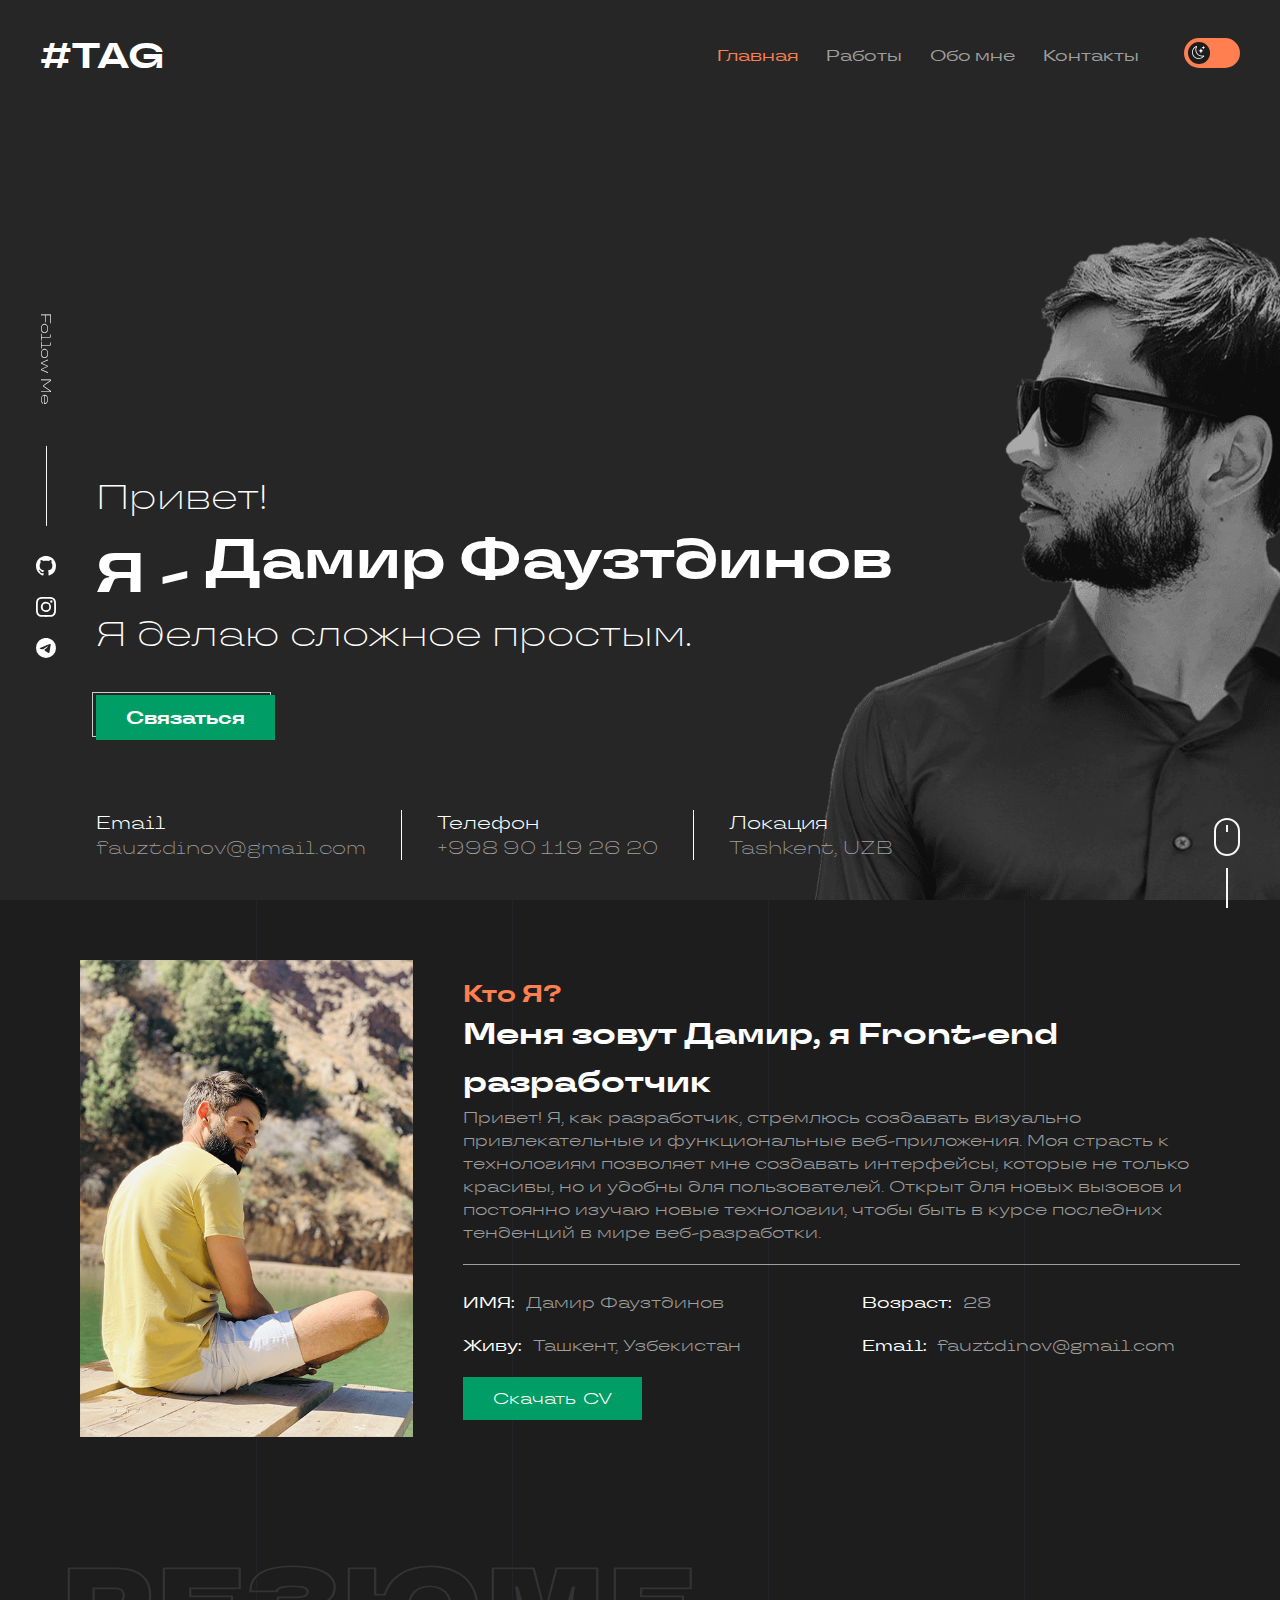
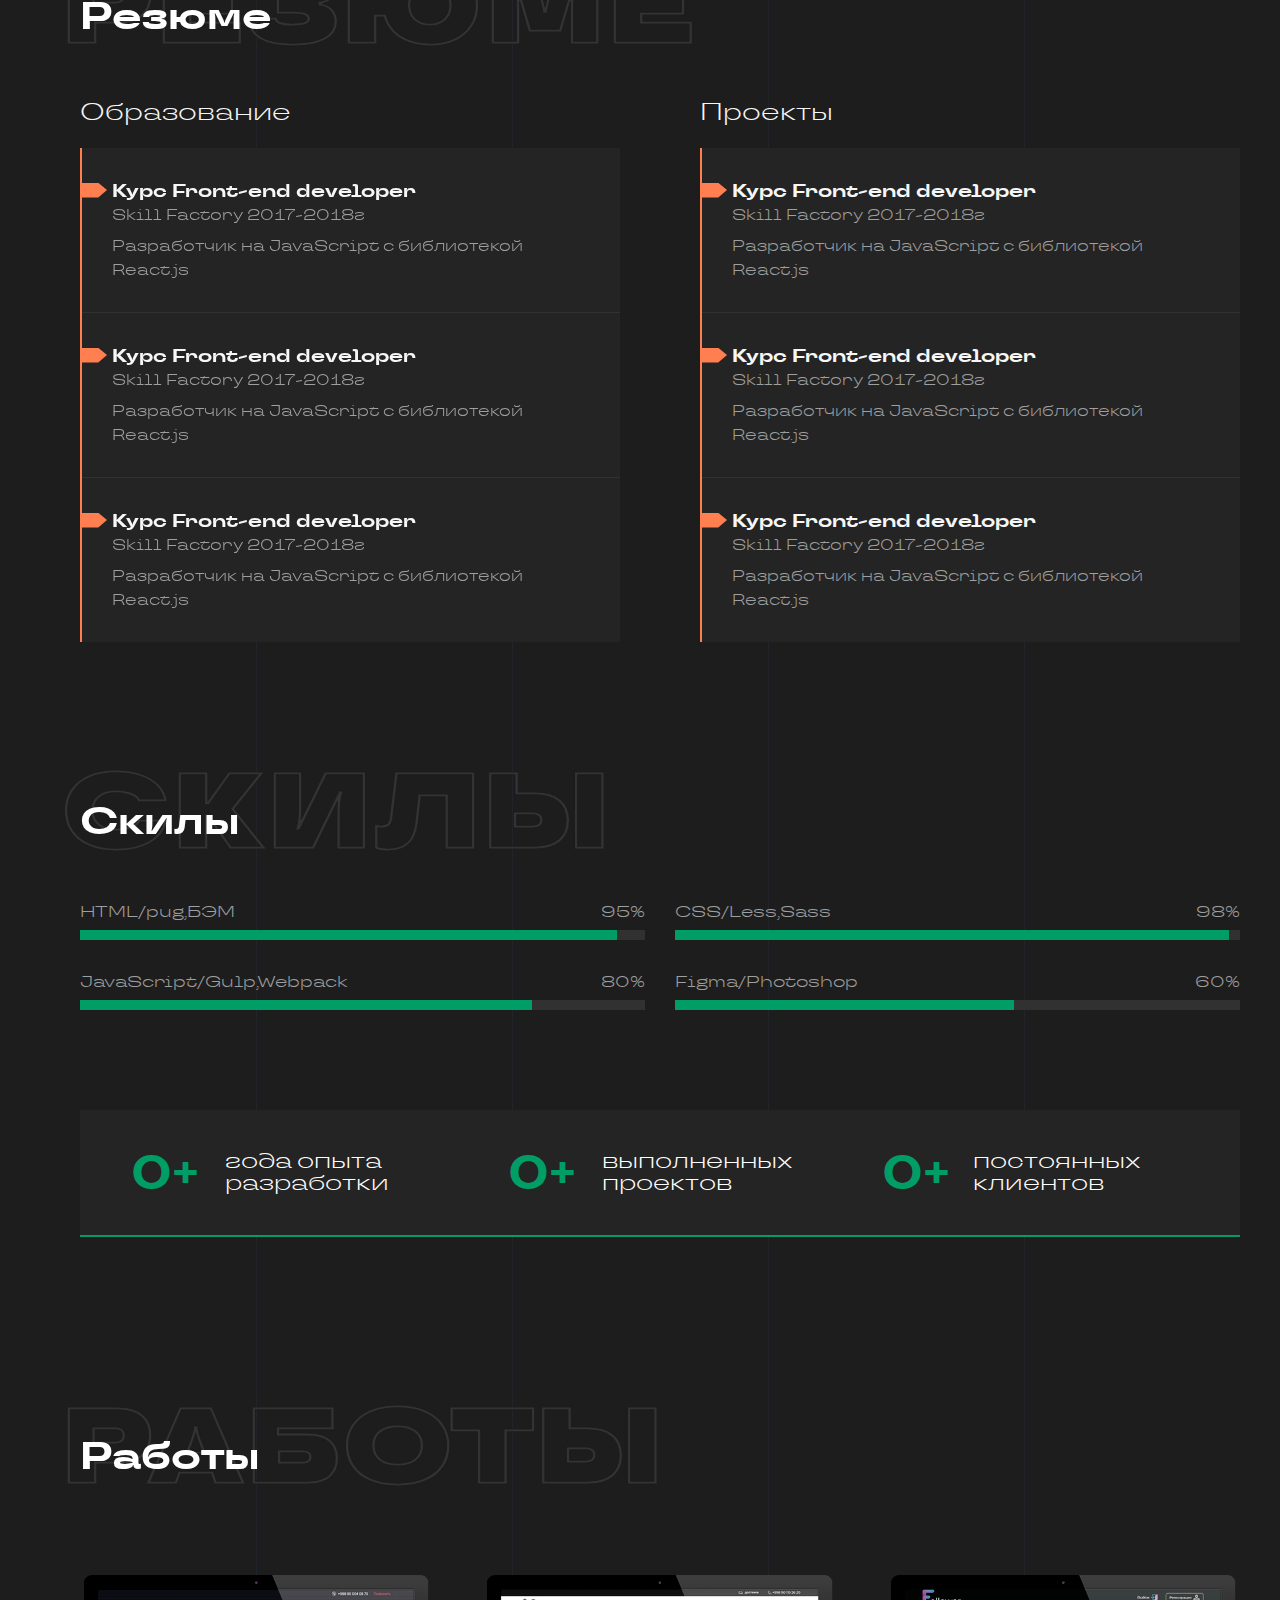
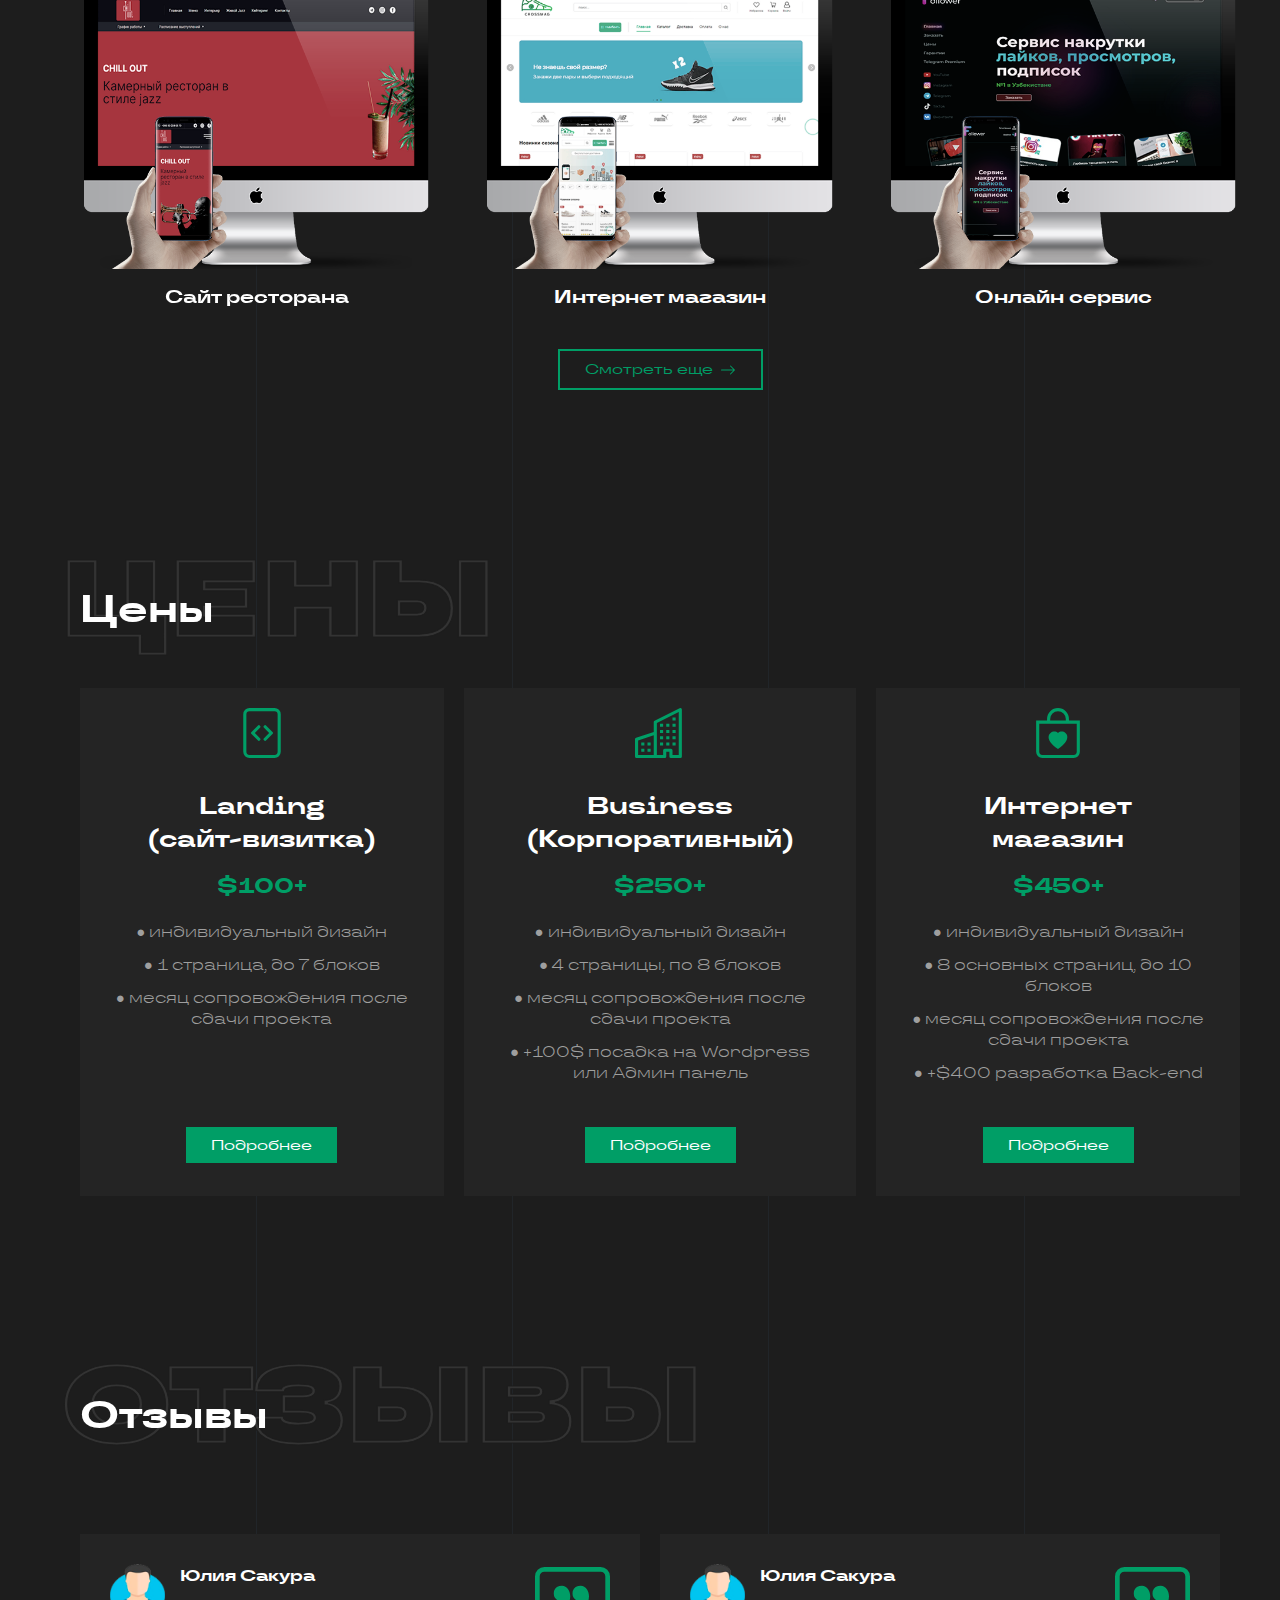
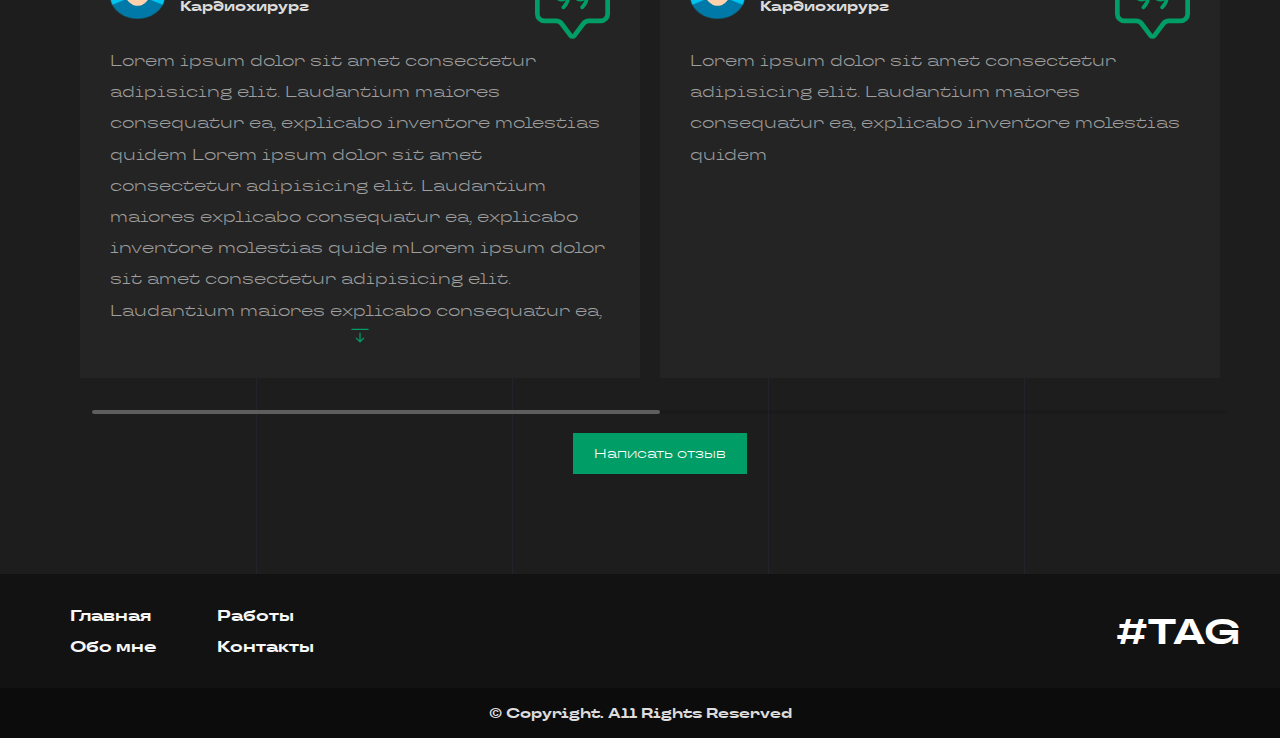
==== commit 24d649d3: "Add files via upload" ====
--- a/index.html
+++ b/index.html
@@ -112,7 +112,7 @@
          <section class="who">
             <div class="who__body container">
                <div class="who__image">
-                  <img src="img/iam.jpg" alt="I am">
+                  <img src="img/iam.png" alt="I am">
                </div>
                <div class="who__content">
                   <div class="who__title">Кто Я?</div>
--- a/css/style.min.css
+++ b/css/style.min.css
@@ -660,7 +660,7 @@
 }
 
 .home {
-  background: url("../img/main-bg.jpg") center/cover no-repeat;
+  background: url("../img/main-bg.png") center/cover no-repeat;
   min-height: 100dvh;
   display: flex;
   flex-direction: column;
@@ -672,9 +672,15 @@
     padding: 150px 0 40px 5px;
   }
 }
+@media (max-width: 800px) {
+  .home {
+    background-position: 80% 50%;
+  }
+}
 @media (max-width: 600px) {
   .home {
     justify-content: space-around;
+    background-position: 77% 50%;
   }
 }
 .home__title {
@@ -932,7 +938,17 @@
   }
 }
 .light-theme .home {
-  background: url("../img/main-bg-light.jpg") center/cover no-repeat;
+  background: url("../img/test2.png") center/cover no-repeat;
+}
+@media (max-width: 800px) {
+  .light-theme .home {
+    background-position: 80% 50%;
+  }
+}
+@media (max-width: 600px) {
+  .light-theme .home {
+    background-position: 77% 50%;
+  }
 }
 .light-theme .home__title {
   color: #1d1d1d;
@@ -2124,4 +2140,352 @@
 }
 .light-theme .case__name {
   color: #222;
+}
+
+/*--------------------------------------------ABOUT---------------------------------------------*/
+.about {
+  padding-top: 200px;
+}
+.about__title {
+  padding-left: 80px;
+}
+@media (max-width: 1200px) {
+  .about__title {
+    padding-left: 0;
+  }
+}
+
+.bio {
+  padding: 40px 0 40px 80px;
+}
+@media (max-width: 1200px) {
+  .bio {
+    padding-left: 0;
+  }
+}
+.bio__title {
+  color: coral;
+  margin-top: 40px;
+  margin-bottom: 20px;
+  padding-left: 20px;
+}
+.bio__columns {
+  display: flex;
+  gap: 50px;
+}
+@media (max-width: 650px) {
+  .bio__columns {
+    flex-direction: column;
+    gap: 30px;
+  }
+}
+.bio__column {
+  flex: 0 1 50%;
+  color: #f7f7f7;
+  padding: 15px;
+}
+.bio__subtitle {
+  margin-bottom: 15px;
+  font-weight: 700;
+}
+.bio__blocks {
+  display: flex;
+  gap: 30px;
+  padding: 0px 0 30px 0;
+}
+@media (max-width: 767px) {
+  .bio__blocks {
+    flex-direction: column;
+  }
+}
+.bio__block {
+  flex: 0 1 33%;
+  padding: 30px;
+  background-color: #333;
+}
+
+.advantages__name {
+  font-weight: 300;
+}
+.advantages__name span {
+  color: #009e66;
+  font-weight: 700;
+}
+.advantages__text {
+  color: #9f9f9f;
+  padding-left: 20px;
+  margin-bottom: 20px;
+}
+
+.block-bio__icon {
+  margin-bottom: 20px;
+  color: #009e66;
+}
+.block-bio__icon svg {
+  width: 60px;
+  height: 60px;
+}
+.block-bio__name {
+  margin-bottom: 10px;
+  font-size: 20px;
+  color: #f7f7f7;
+}
+@media (max-width: 1200px) {
+  .block-bio__name {
+    font-size: calc(17px + 3 * ((100vw - 320px) / 880));
+  }
+}
+.block-bio__text {
+  font-size: 15px;
+  color: #9f9f9f;
+  line-height: 1.7;
+  font-weight: 400;
+}
+@media (max-width: 1200px) {
+  .block-bio__text {
+    font-size: calc(13px + 2 * ((100vw - 320px) / 880));
+  }
+}
+
+.light-theme .bio__title {
+  color: coral;
+}
+.light-theme .bio__column {
+  color: #222;
+}
+.light-theme .bio__block {
+  background-color: #fff;
+  box-shadow: 0 0 20px 0 rgba(0, 0, 0, 0.05);
+}
+.light-theme .advantages__name {
+  font-weight: 400;
+}
+.light-theme .advantages__name span {
+  color: #009e66;
+  font-weight: 700;
+}
+.light-theme .advantages__text {
+  color: #888;
+}
+.light-theme .block-bio__icon {
+  color: #009e66;
+}
+.light-theme .block-bio__name {
+  color: #222;
+}
+.light-theme .block-bio__text {
+  color: #888;
+}
+
+/*--------------------------------------------КОНТАКТЫ---------------------------------------------*/
+.contacts__body {
+  padding: 200px 0 100px 40px;
+}
+@media (max-width: 1200px) {
+  .contacts__body {
+    padding-left: 0;
+  }
+}
+@media (max-width: 768px) {
+  .contacts__body {
+    padding: 200px 0 60px 0;
+  }
+}
+.contacts__title {
+  margin-bottom: 70px;
+}
+.contacts__title h1::before {
+  font-size: 110px;
+}
+@media (max-width: 1200px) {
+  .contacts__title h1::before {
+    font-size: calc(44px + 66 * ((100vw - 320px) / 880));
+  }
+}
+.contacts__content {
+  display: flex;
+  align-items: end;
+  gap: 30px;
+}
+@media (max-width: 800px) {
+  .contacts__content {
+    flex-direction: column;
+    align-items: flex-start;
+  }
+}
+.contacts__info {
+  flex: 0 1 50%;
+}
+.contacts__form {
+  flex: 0 1 50%;
+  padding-top: 40px;
+  color: #fff;
+}
+.contacts__form input,
+.contacts__form textarea {
+  background-color: #333 !important;
+  display: block;
+  width: 100%;
+  font-weight: 400;
+  font-size: 15px;
+  line-height: 1.5;
+  background-color: #f2f2f2;
+  color: inherit;
+  border: none !important;
+  border-bottom: 1px solid #545454 !important;
+  border-radius: 0;
+  height: 44px;
+  padding: 9px 14px;
+  -moz-appearance: none;
+  appearance: none;
+  text-transform: inherit;
+  margin-bottom: 40px;
+  font-family: Travels;
+  transition: all 0.3s ease 0s;
+}
+.contacts__form input:is(:focus, :hover),
+.contacts__form textarea:is(:focus, :hover) {
+  border-bottom: 1px solid #009e66 !important;
+}
+.contacts__form input[type=submit] {
+  color: #009e66;
+  font-weight: 500;
+  margin-bottom: 25px;
+  cursor: pointer;
+}
+.contacts__form input[type=submit]:hover {
+  border-bottom: 1px solid #009e66 !important;
+}
+.contacts__form textarea {
+  height: 130px;
+  resize: none;
+}
+.contacts__form div {
+  display: flex;
+  gap: 20px;
+}
+.contacts__form p {
+  color: #9f9f9f;
+  margin-bottom: 20px;
+}
+
+.info-contacts__title {
+  font-size: 20px;
+  color: coral;
+  margin-bottom: 7px;
+}
+.info-contacts__subtitle {
+  font-size: 15px;
+  color: #9f9f9f;
+  line-height: 1.7;
+  margin-bottom: 15px;
+}
+.info-contacts__link > * {
+  display: flex;
+  align-items: center;
+}
+@media (max-width: 800px) {
+  .info-contacts__link > * {
+    padding-left: 22px;
+  }
+}
+@media (max-width: 380px) {
+  .info-contacts__link > * {
+    padding-left: 15px;
+  }
+}
+.info-contacts__link svg {
+  width: 35px;
+  height: 35px;
+  color: #009e66;
+  margin-right: 22px;
+}
+@media (max-width: 380px) {
+  .info-contacts__link svg {
+    width: 25px;
+    height: 25px;
+    margin-right: 15px;
+  }
+}
+.info-contacts__value {
+  padding: 22px;
+  border-left: 2px solid #9f9f9f;
+}
+.info-contacts__value p {
+  color: #f7f7f7;
+}
+.info-contacts__value span,
+.info-contacts__value a {
+  color: #9f9f9f;
+  font-weight: 400;
+  transition: all 0.3s ease 0s;
+}
+.info-contacts__value a:hover {
+  color: #009e66;
+}
+@media (max-width: 380px) {
+  .info-contacts__value {
+    padding: 15px;
+  }
+}
+.info-contacts__value-first {
+  padding-top: 0;
+  margin-top: 22px;
+}
+.info-contacts__value-last {
+  padding-bottom: 0;
+  margin-bottom: 22px;
+}
+@media (max-width: 380px) {
+  .info-contacts__value-first {
+    margin-top: 15px;
+  }
+  .info-contacts__value-last {
+    margin-bottom: 15px;
+  }
+}
+.light-theme .contacts__form {
+  color: #222;
+}
+.light-theme .contacts__form input,
+.light-theme .contacts__form textarea {
+  background-color: #f2f2f2 !important;
+  border-bottom: 1px solid #545454 !important;
+  font-weight: 400;
+}
+.light-theme .contacts__form input:is(:focus, :hover),
+.light-theme .contacts__form textarea:is(:focus, :hover) {
+  border-bottom: 1px solid #009e66 !important;
+}
+.light-theme .contacts__form input[type=submit] {
+  color: #fff;
+  background-color: #009e66 !important;
+  border-bottom: 1px solid #fff !important;
+}
+.light-theme .contacts__form input[type=submit]:hover {
+  border-bottom: 1px solid #545454 !important;
+}
+.light-theme .contacts__form p {
+  color: #9f9f9f;
+}
+.light-theme .info-contacts__title {
+  color: coral;
+}
+.light-theme .info-contacts__subtitle {
+  color: #9f9f9f;
+}
+.light-theme .info-contacts__value {
+  border-left: 2px solid #9f9f9f;
+}
+.light-theme .info-contacts__value p {
+  color: #222;
+}
+.light-theme .info-contacts__value span,
+.light-theme .info-contacts__value a {
+  color: #777;
+  font-weight: 400;
+  transition: all 0.3s ease 0s;
+}
+.light-theme .info-contacts__value a:hover {
+  color: #009e66;
 }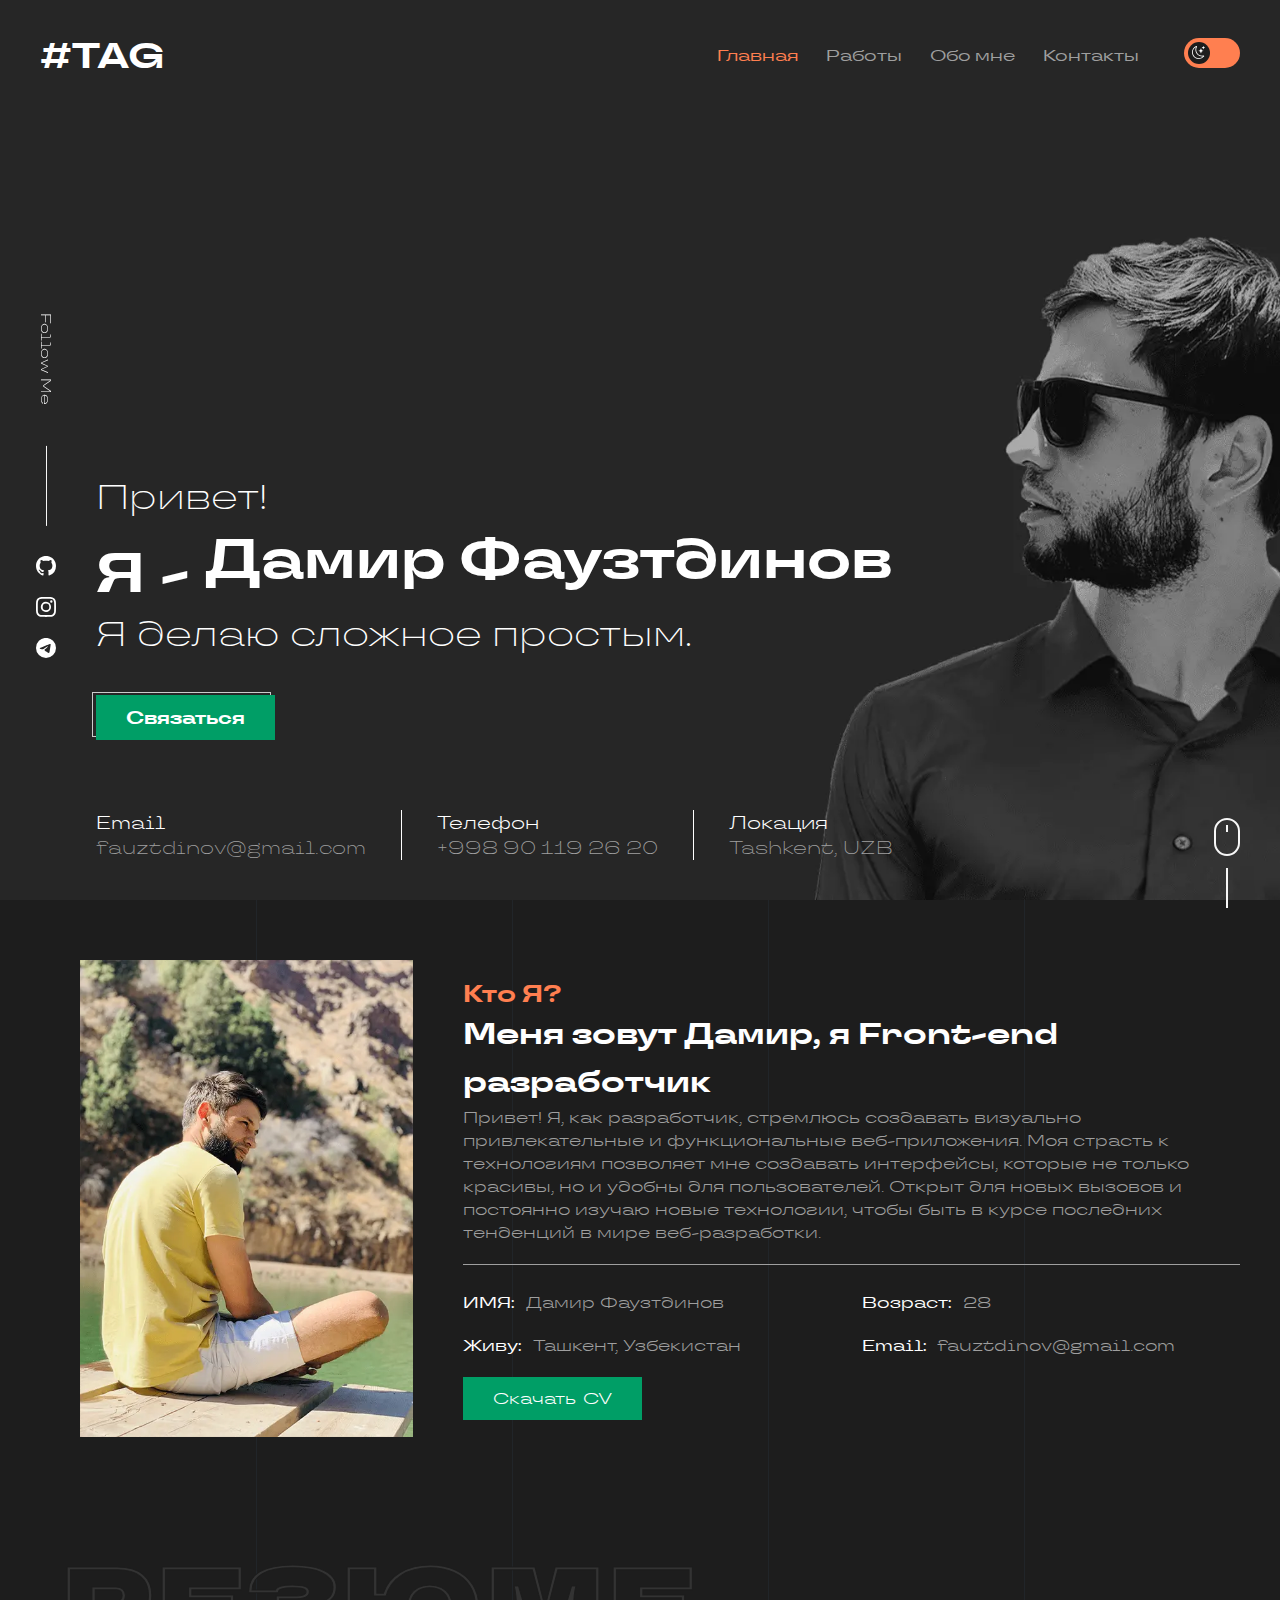
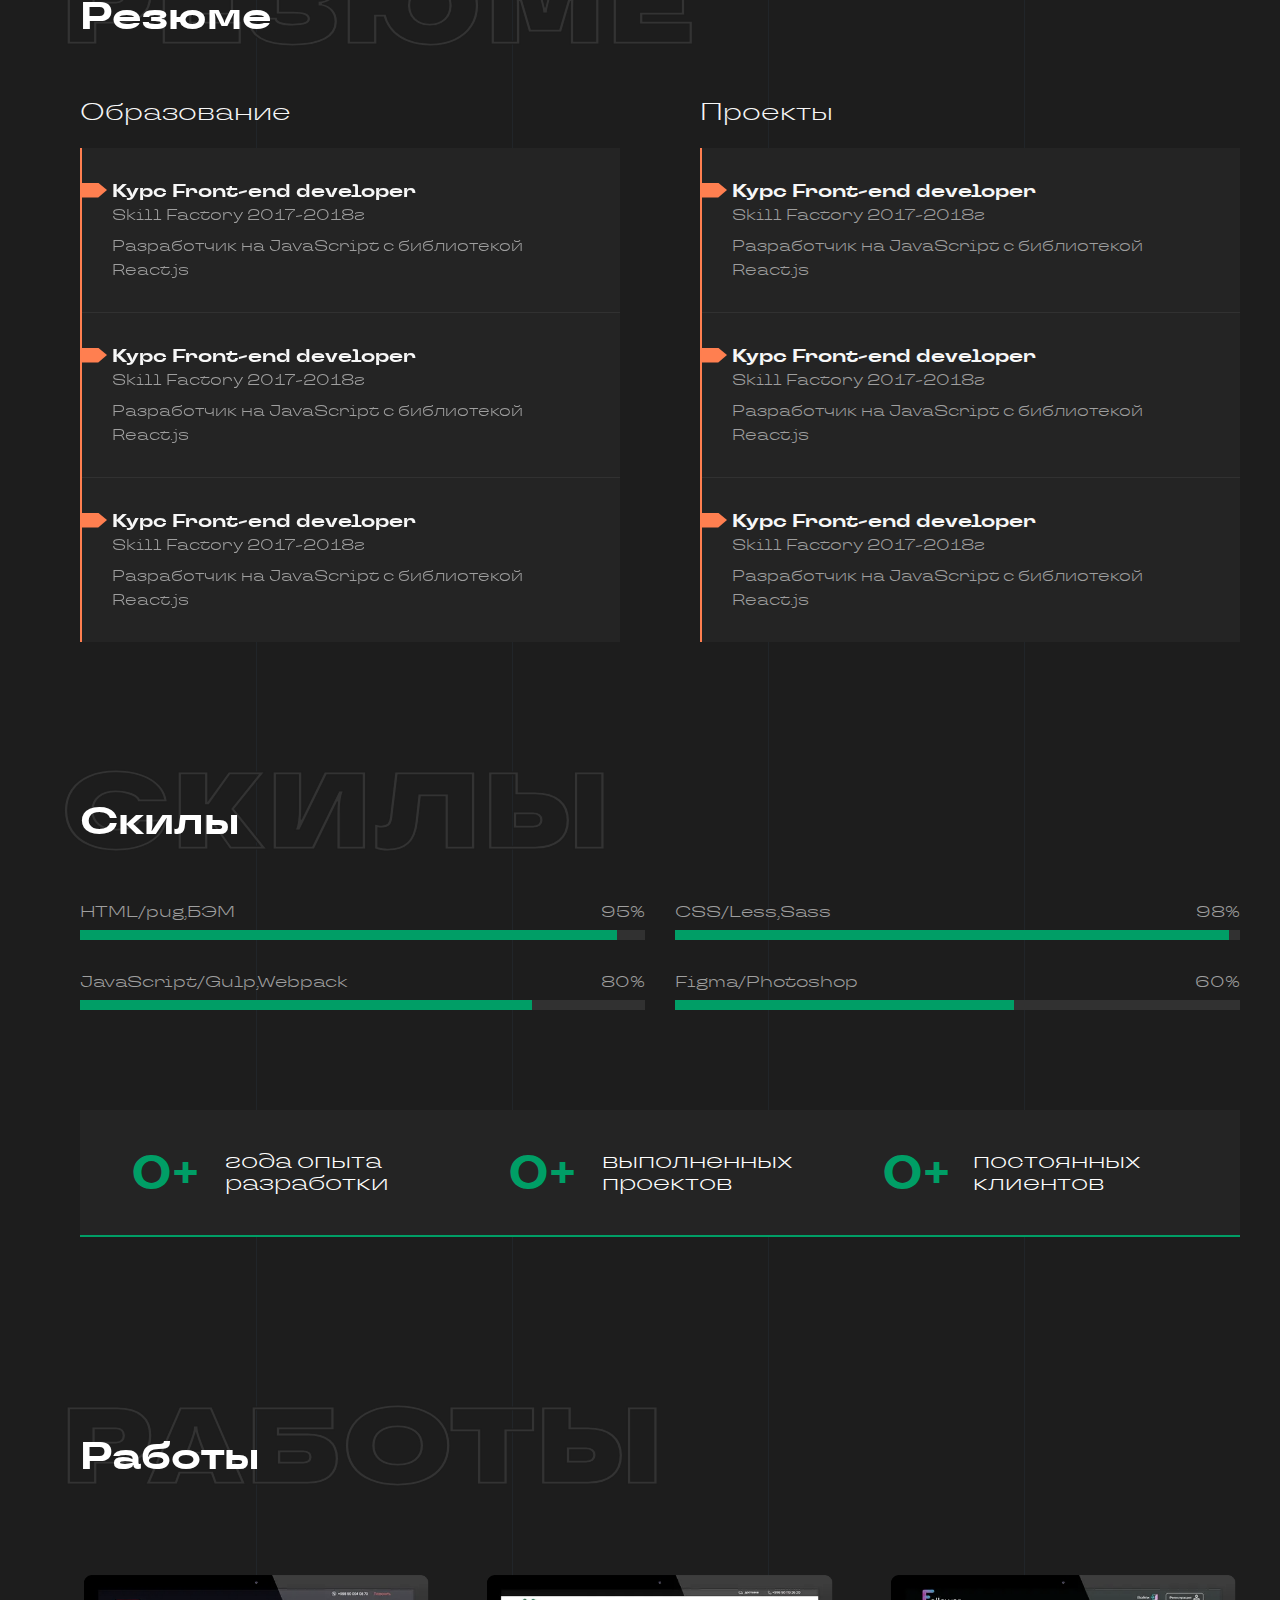
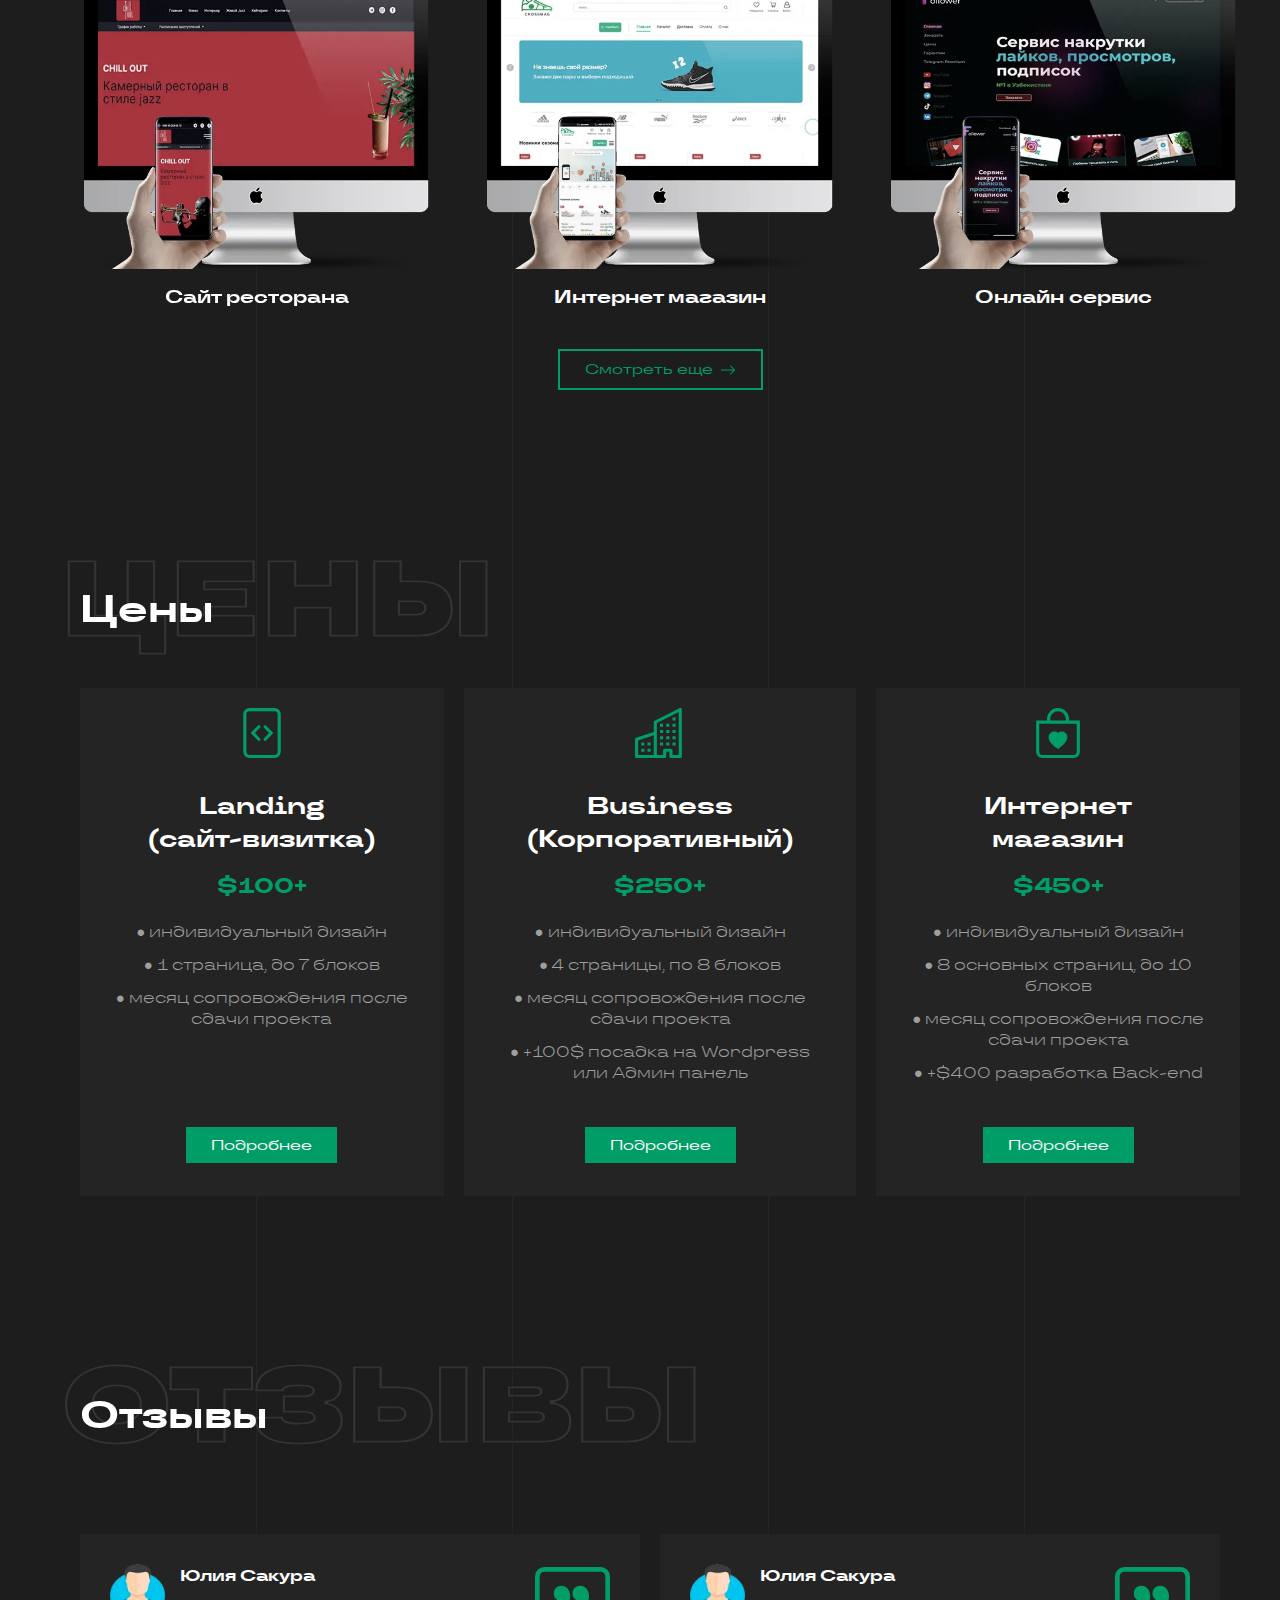
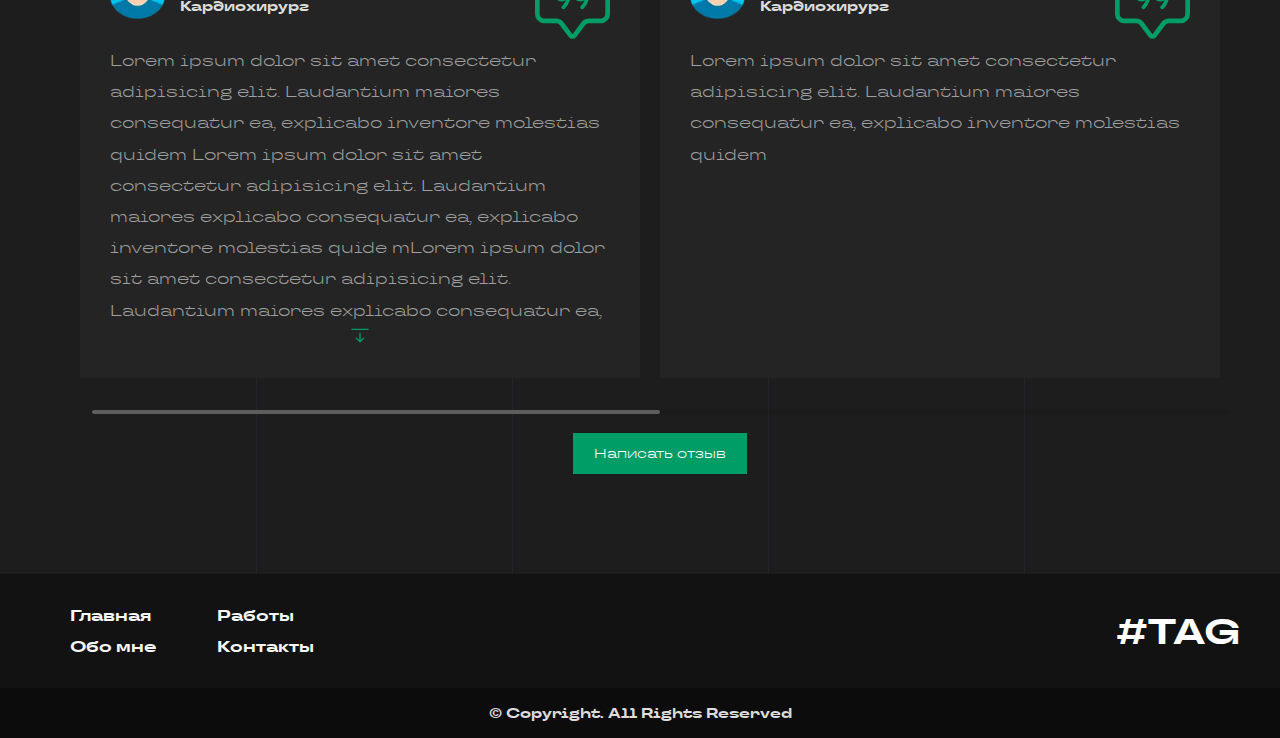
==== commit f5285414: "Add files via upload" ====
--- a/index.html
+++ b/index.html
@@ -5,8 +5,8 @@
    <meta charset="UTF-8">
    <meta http-equiv="X-UA-Compatible" content="IE=edge">
    <meta name="viewport" content="width=device-width, initial-scale=1.0">
-   <link rel="stylesheet" href="https://cdn.jsdelivr.net/npm/swiper@11/swiper-bundle.min.css" />
-   <link rel="stylesheet" href="css/style.min.css">
+   <link rel="stylesheet" href="https://cdn.jsdelivr.net/npm/swiper@11/swiper-bundle.min.css?_v=20231228102722" />
+   <link rel="stylesheet" href="css/style.css">
    <title>TAG company</title>
 </head>
 
@@ -20,32 +20,33 @@
       <div class="bgline3"></div>
       <div class="bgline4"></div>
       <header class="header">
-   <div class="header__body container">
-      <div class="header__logo">
-         <a href="index.html">#TAG</a>
-      </div>
-      <div class="header__menu menu">
-         <div class="menu__icon">
-            <span></span>
+         <div class="header__body container">
+            <div class="header__logo">
+               <a href="index.html">#TAG</a>
+            </div>
+            <div class="header__menu menu">
+               <div class="menu__icon">
+                  <span></span>
+               </div>
+               <nav class="menu__body">
+                  <ul class="menu__list">
+                     <li><a href="index.html" class="menu__link active" data-title="Главная"><span>Главная</span></a>
+                     </li>
+                     <li><a href="cases.html" class="menu__link" data-title="Работы"><span>Работы</span></a></li>
+                     <li><a href="about.html" class="menu__link" data-title="Обо мне"><span>Обо мне</span></a></li>
+                     <li><a href="contacts.html" class="menu__link" data-title="Контакты"><span>Контакты</span></a></li>
+                  </ul>
+
+                  <div class="toggle-theme">
+                     <label class="switch" for="toggle">
+                        <input type="checkbox" id="toggle">
+                        <div class="slider left"></div>
+                     </label>
+                  </div>
+               </nav>
+            </div>
          </div>
-         <nav class="menu__body">
-            <ul class="menu__list">
-               <li><a href="index.html" class="menu__link active" data-title="Главная"><span>Главная</span></a></li>
-               <li><a href="cases.html" class="menu__link" data-title="Работы"><span>Работы</span></a></li>
-               <li><a href="about.html" class="menu__link" data-title="Обо мне"><span>Обо мне</span></a></li>
-               <li><a href="contacts.html" class="menu__link" data-title="Контакты"><span>Контакты</span></a></li>
-            </ul>
-
-            <div class="toggle-theme">
-               <label class="switch" for="toggle">
-                  <input type="checkbox" id="toggle">
-                  <div class="slider left"></div>
-               </label>
-            </div>
-         </nav>
-      </div>
-   </div>
-</header>
+      </header>
       <main>
          <div class="socials">
             <div class="socials__text">Follow Me</div>
@@ -85,16 +86,16 @@
                   <h3>Я делаю сложное простым.</h3>
                </div>
                <div class="home__button">
-                  <a href="">Связаться</a>
+                  <a href="https://t.me/fauztdin0ff">Связаться</a>
                </div>
                <div class="home__infoblock infoblock">
                   <div class="infoblock__item">
                      <h5>Email</h5>
-                     <a href="">fauztdinov@gmail.com</a>
+                     <a href="mailto:fauztdinov@gmail.com">fauztdinov@gmail.com</a>
                   </div>
                   <div class="infoblock__item">
                      <h5>Телефон</h5>
-                     <a href="">+998 90 119 26 20</a>
+                     <a href="tel:+998901192620">+998 90 119 26 20</a>
                   </div>
                   <div class="infoblock__item">
                      <h5>Локация</h5>
@@ -112,7 +113,9 @@
          <section class="who">
             <div class="who__body container">
                <div class="who__image">
-                  <img src="img/iam.png" alt="I am">
+                  <picture>
+                     <source srcset="img/iam.webp" type="image/webp"><img src="img/iam.png" alt="I am">
+                  </picture>
                </div>
                <div class="who__content">
                   <div class="who__title">Кто Я?</div>
@@ -254,9 +257,12 @@
                   <h4 data-title="Работы">Работы</h4>
                </div>
                <div class="portf__grid">
-                  <a href="" class="portf__item">
+                  <a href="chillout/" class="portf__item">
                      <div class="portf__img">
-                        <img src="img/portfolio/chillout.png" alt="item">
+                        <picture>
+                           <source srcset="img/portfolio/chillout.webp" type="image/webp"><img
+                              src="img/portfolio/chillout.png" alt="item">
+                        </picture>
                         <div class="portf__details">
                            <svg xmlns="http://www.w3.org/2000/svg" width="20" height="20" fill="currentColor"
                               class="bi bi-app-indicator" viewBox="0 0 16 16">
@@ -269,9 +275,12 @@
                      </div>
                      <p>Сайт ресторана</p>
                   </a>
-                  <a href="" class="portf__item">
+                  <a href="crossmag/" class="portf__item">
                      <div class="portf__img">
-                        <img src="img/portfolio/crossmag.png" alt="item">
+                        <picture>
+                           <source srcset="img/portfolio/crossmag.webp" type="image/webp"><img
+                              src="img/portfolio/crossmag.png" alt="item">
+                        </picture>
                         <div class="portf__details">
                            <svg xmlns="http://www.w3.org/2000/svg" width="20" height="20" fill="currentColor"
                               class="bi bi-app-indicator" viewBox="0 0 16 16">
@@ -284,9 +293,12 @@
                      </div>
                      <p>Интернет магазин</p>
                   </a>
-                  <a href="" class="portf__item">
+                  <a href="follower" class="portf__item">
                      <div class="portf__img">
-                        <img src="img/portfolio/follower.png" alt="item">
+                        <picture>
+                           <source srcset="img/portfolio/follower.webp" type="image/webp"><img
+                              src="img/portfolio/follower.png" alt="item">
+                        </picture>
                         <div class="portf__details">
                            <svg xmlns="http://www.w3.org/2000/svg" width="20" height="20" fill="currentColor"
                               class="bi bi-app-indicator" viewBox="0 0 16 16">
@@ -301,7 +313,7 @@
                   </a>
                </div>
                <div class="portf__button">
-                  <a href="">Смотреть еще <svg xmlns="http://www.w3.org/2000/svg" width="16" height="16"
+                  <a href="cases.html">Смотреть еще <svg xmlns="http://www.w3.org/2000/svg" width="16" height="16"
                         fill="currentColor" class="bi bi-arrow-right" viewBox="0 0 16 16">
                         <path fill-rule="evenodd"
                            d="M1 8a.5.5 0 0 1 .5-.5h11.793l-3.147-3.146a.5.5 0 0 1 .708-.708l4 4a.5.5 0 0 1 0 .708l-4 4a.5.5 0 0 1-.708-.708L13.293 8.5H1.5A.5.5 0 0 1 1 8z" />
@@ -395,7 +407,9 @@
                               <div class="testimonial__title">
                                  <div class="testimonial__author">
                                     <div class="testimonial__author-img">
-                                       <img src="img/man.png" alt="">
+                                       <picture>
+                                          <source srcset="img/man.webp" type="image/webp"><img src="img/man.png" alt="">
+                                       </picture>
                                     </div>
                                     <div class="testimonial__author-name">
                                        <p>Юлия Сакура</p>
@@ -436,7 +450,9 @@
                               <div class="testimonial__title">
                                  <div class="testimonial__author">
                                     <div class="testimonial__author-img">
-                                       <img src="img/man.png" alt="">
+                                       <picture>
+                                          <source srcset="img/man.webp" type="image/webp"><img src="img/man.png" alt="">
+                                       </picture>
                                     </div>
                                     <div class="testimonial__author-name">
                                        <p>Юлия Сакура</p>
@@ -473,7 +489,9 @@
                               <div class="testimonial__title">
                                  <div class="testimonial__author">
                                     <div class="testimonial__author-img">
-                                       <img src="img/man.png" alt="">
+                                       <picture>
+                                          <source srcset="img/man.webp" type="image/webp"><img src="img/man.png" alt="">
+                                       </picture>
                                     </div>
                                     <div class="testimonial__author-name">
                                        <p>Юлия Сакура</p>
@@ -511,7 +529,9 @@
                               <div class="testimonial__title">
                                  <div class="testimonial__author">
                                     <div class="testimonial__author-img">
-                                       <img src="img/man.png" alt="">
+                                       <picture>
+                                          <source srcset="img/man.webp" type="image/webp"><img src="img/man.png" alt="">
+                                       </picture>
                                     </div>
                                     <div class="testimonial__author-name">
                                        <p>Юлия Сакура</p>
@@ -591,25 +611,25 @@
          </div>
       </main>
       <footer class="footer">
-   <div class="footer__body container">
-      <div class="footer__menu">
-         <ul>
-            <li><a href="index.html">Главная</a></li>
-            <li><a href="cases.html">Работы</a></li>
-            <li><a href="about.html">Обо мне</a></li>
-            <li><a href="contacts.html">Контакты</a></li>
-         </ul>
-      </div>
-      <div class="header__logo">
-         <a href="index.html">#TAG</a>
-      </div>
-   </div>
-   <div class="copyright">
-      <p>© Copyright. All Rights Reserved</p>
-   </div>
-</footer>
-      <script src="https://cdn.jsdelivr.net/npm/swiper@11/swiper-bundle.min.js"></script>
-      <script src="js/app.min.js"></script>
+         <div class="footer__body container">
+            <div class="footer__menu">
+               <ul>
+                  <li><a href="index.html">Главная</a></li>
+                  <li><a href="cases.html">Работы</a></li>
+                  <li><a href="about.html">Обо мне</a></li>
+                  <li><a href="contacts.html">Контакты</a></li>
+               </ul>
+            </div>
+            <div class="header__logo">
+               <a href="index.html">#TAG</a>
+            </div>
+         </div>
+         <div class="copyright">
+            <p>© Copyright. All Rights Reserved</p>
+         </div>
+      </footer>
+      <script src="https://cdn.jsdelivr.net/npm/swiper@11/swiper-bundle.min.js?_v=20231228102722"></script>
+      <script src="js/app.min.js?_v=20231228102722"></script>
    </div>
 </body>
 
--- a/css/style.css
+++ b/css/style.css
@@ -0,0 +1,3283 @@
+@charset "UTF-8";
+
+* {
+  padding: 0;
+  margin: 0;
+  border: 0;
+}
+
+*,
+*:before,
+*:after {
+  -webkit-box-sizing: border-box;
+  box-sizing: border-box;
+}
+
+:focus,
+:active {
+  outline: none;
+}
+
+a:focus,
+a:active {
+  outline: none;
+}
+
+nav,
+footer,
+header,
+aside {
+  display: block;
+}
+
+html,
+body {
+  height: 100%;
+  width: 100%;
+  font-size: 100%;
+  -ms-text-size-adjust: 100%;
+  -moz-text-size-adjust: 100%;
+  -webkit-text-size-adjust: 100%;
+}
+
+input::-ms-clear {
+  display: none;
+}
+
+button {
+  cursor: pointer;
+}
+
+button::-moz-focus-inner {
+  padding: 0;
+  border: 0;
+}
+
+a,
+a:visited {
+  text-decoration: none;
+}
+
+a:hover {
+  text-decoration: none;
+}
+
+ul li {
+  list-style: none;
+}
+
+img {
+  vertical-align: top;
+}
+
+@font-face {
+  font-family: Travels;
+  font-display: swap;
+  src: url("../fonts/Travels-Black-Outline.woff2") format("woff2"),
+    url("../fonts/Travels-Black-Outline.woff") format("woff");
+  font-weight: 100;
+  font-style: normal;
+}
+
+@font-face {
+  font-family: Travels;
+  font-display: swap;
+  src: url("../fonts/Travels-Black.woff2") format("woff2"), url("../fonts/Travels-Black.woff") format("woff");
+  font-weight: 900;
+  font-style: normal;
+}
+
+@font-face {
+  font-family: Travels;
+  font-display: swap;
+  src: url("../fonts/Travels-Light.woff2") format("woff2"), url("../fonts/Travels-Light.woff") format("woff");
+  font-weight: 300;
+  font-style: normal;
+}
+
+@font-face {
+  font-family: Travels;
+  font-display: swap;
+  src: url("../fonts/Travels-Bold.woff2") format("woff2"), url("../fonts/Travels-Bold.woff") format("woff");
+  font-weight: 700;
+  font-style: normal;
+}
+
+@font-face {
+  font-family: Travels;
+  font-display: swap;
+  src: url("../fonts/Travels-Regular.woff2") format("woff2"), url("../fonts/Travels-Regular.woff") format("woff");
+  font-weight: 400;
+  font-style: normal;
+}
+
+@font-face {
+  font-family: Travels;
+  font-display: swap;
+  src: url("../fonts/Travels-Medium.woff2") format("woff2"), url("../fonts/Travels-Medium.woff") format("woff");
+  font-weight: 500;
+  font-style: normal;
+}
+
+html {
+  scroll-behavior: smooth;
+}
+
+body {
+  background-color: #1d1d1d;
+  /* Для вебкит-скроллбара (Chrome, Safari) */
+  /* Для ползунка скроллбара */
+  /* Для трека скроллбара (фон) */
+  /* Для скрытия скроллбара на всех элементах, кроме ползунка и трека */
+}
+
+body::-webkit-scrollbar {
+  width: 8px;
+  /* Ширина скроллбара */
+}
+
+body::-webkit-scrollbar-thumb {
+  background-color: #555;
+  /* Цвет ползунка */
+}
+
+body::-webkit-scrollbar-thumb:hover {
+  background-color: rgb(135, 135, 135);
+}
+
+body::-webkit-scrollbar-track {
+  background: #333;
+  /* Цвет трека */
+}
+
+body ::-webkit-scrollbar {
+  display: none;
+}
+
+body._lock,
+body._popup,
+body._preloader {
+  overflow: hidden;
+}
+
+.preloader {
+  background-color: #101010;
+  height: 100dvh;
+  position: fixed;
+  top: 0;
+  width: 100vw;
+  z-index: 99999;
+}
+
+.preloader::before {
+  content: "LOADING";
+  position: fixed;
+  display: block;
+  top: 45%;
+  left: 50%;
+  -webkit-transform: translateX(-50%);
+  -ms-transform: translateX(-50%);
+  transform: translateX(-50%);
+  z-index: 99999;
+  color: #fff;
+  letter-spacing: 1.4em;
+  font-size: 16px;
+}
+
+.preloader .loader-bar {
+  background-color: #009e66;
+}
+
+.preloader .loader-bar::before {
+  content: "";
+  position: absolute;
+  display: block;
+  top: 50%;
+  left: 33.3%;
+  width: 33.3%;
+  height: 1px;
+  background-color: #009e66;
+  z-index: 99999;
+  -webkit-transform-origin: left;
+  -ms-transform-origin: left;
+  transform-origin: left;
+  -webkit-transform: scaleX(0);
+  -ms-transform: scaleX(0);
+  transform: scaleX(0);
+  -webkit-animation: loaderbar 2s infinite alternate;
+  animation: loaderbar 2s infinite alternate;
+}
+
+@-webkit-keyframes loaderbar {
+  0% {
+    -webkit-transform: translateX(0) scaleX(0);
+    transform: translateX(0) scaleX(0);
+    -webkit-transform-origin: left;
+    transform-origin: left;
+    left: 33.3%;
+    right: auto;
+  }
+
+  45% {
+    -webkit-transform: translateX(0) scaleX(1);
+    transform: translateX(0) scaleX(1);
+    -webkit-transform-origin: left;
+    transform-origin: left;
+    left: 33.3%;
+    right: auto;
+  }
+
+  50% {
+    -webkit-transform: translateX(0) scaleX(1);
+    transform: translateX(0) scaleX(1);
+    -webkit-transform-origin: right;
+    transform-origin: right;
+    left: auto;
+    right: 33.3%;
+  }
+
+  100% {
+    -webkit-transform: translateX(0) scaleX(0);
+    transform: translateX(0) scaleX(0);
+    -webkit-transform-origin: right;
+    transform-origin: right;
+    left: auto;
+    right: 33.3%;
+  }
+}
+
+@keyframes loaderbar {
+  0% {
+    -webkit-transform: translateX(0) scaleX(0);
+    transform: translateX(0) scaleX(0);
+    -webkit-transform-origin: left;
+    transform-origin: left;
+    left: 33.3%;
+    right: auto;
+  }
+
+  45% {
+    -webkit-transform: translateX(0) scaleX(1);
+    transform: translateX(0) scaleX(1);
+    -webkit-transform-origin: left;
+    transform-origin: left;
+    left: 33.3%;
+    right: auto;
+  }
+
+  50% {
+    -webkit-transform: translateX(0) scaleX(1);
+    transform: translateX(0) scaleX(1);
+    -webkit-transform-origin: right;
+    transform-origin: right;
+    left: auto;
+    right: 33.3%;
+  }
+
+  100% {
+    -webkit-transform: translateX(0) scaleX(0);
+    transform: translateX(0) scaleX(0);
+    -webkit-transform-origin: right;
+    transform-origin: right;
+    left: auto;
+    right: 33.3%;
+  }
+}
+
+.wrapper {
+  min-height: 100%;
+  display: -webkit-box;
+  display: -ms-flexbox;
+  display: flex;
+  -webkit-box-orient: vertical;
+  -webkit-box-direction: normal;
+  -ms-flex-direction: column;
+  flex-direction: column;
+  font-family: Travels;
+  font-weight: 700;
+  -webkit-transition: all 0.3s ease 0s;
+  -o-transition: all 0.3s ease 0s;
+  transition: all 0.3s ease 0s;
+  position: relative;
+}
+
+.wrapper ::-moz-selection {
+  color: white;
+  background: #009e66;
+}
+
+.wrapper ::selection {
+  color: white;
+  background: #009e66;
+}
+
+.wrapper .bgline1,
+.wrapper .bgline2,
+.wrapper .bgline3,
+.wrapper .bgline4 {
+  position: absolute;
+  top: 0;
+  width: 1px;
+  height: 100%;
+  background-color: #212529;
+  z-index: -1;
+}
+
+.wrapper .bgline1 {
+  left: 20%;
+}
+
+.wrapper .bgline2 {
+  left: 40%;
+}
+
+.wrapper .bgline3 {
+  left: 60%;
+}
+
+.wrapper .bgline4 {
+  left: 80%;
+}
+
+body.light-theme {
+  background-color: #f7f7f7;
+}
+
+body.light-theme .bgline1,
+body.light-theme .bgline2,
+body.light-theme .bgline3,
+body.light-theme .bgline4 {
+  background-color: rgb(224, 224, 224);
+}
+
+main {
+  -webkit-box-flex: 1;
+  -ms-flex: 1 1 auto;
+  flex: 1 1 auto;
+}
+
+.container {
+  width: min(100% - 2rem, 1200px);
+  margin-inline: auto;
+}
+
+/*------------------------------------------HEADER-----------------------------------------------*/
+
+.header {
+  padding: 30px 0;
+  position: absolute;
+  top: 0;
+  left: 0;
+  width: 100%;
+  z-index: 99;
+}
+
+.header__body {
+  display: -webkit-box;
+  display: -ms-flexbox;
+  display: flex;
+  -webkit-box-align: center;
+  -ms-flex-align: center;
+  align-items: center;
+  -webkit-box-pack: justify;
+  -ms-flex-pack: justify;
+  justify-content: space-between;
+  gap: 20px;
+}
+
+.header__logo a {
+  color: #fff;
+  font-size: 36px;
+  -webkit-transition: all 0.3s ease 0s;
+  -o-transition: all 0.3s ease 0s;
+  transition: all 0.3s ease 0s;
+}
+
+.header__logo a:hover {
+  opacity: 0.8;
+}
+
+.menu {
+  display: -webkit-box;
+  display: -ms-flexbox;
+  display: flex;
+}
+
+.menu__icon {
+  display: none;
+  will-change: transform;
+}
+
+.menu__body {
+  display: -webkit-box;
+  display: -ms-flexbox;
+  display: flex;
+  gap: 15px;
+}
+
+.menu__list li {
+  overflow: hidden;
+}
+
+.menu__link {
+  padding: 10px;
+  color: #9f9f9f;
+  font-weight: 500;
+  -webkit-transition: all 0.4s ease 0s;
+  -o-transition: all 0.4s ease 0s;
+  transition: all 0.4s ease 0s;
+  white-space: nowrap;
+  position: relative;
+}
+
+.menu__link::after {
+  content: attr(data-title);
+  position: absolute;
+  left: 0;
+  top: 0;
+  padding: 10px;
+  display: block;
+  opacity: 0;
+  width: 100%;
+  -webkit-transform: translateY(-100%);
+  -ms-transform: translateY(-100%);
+  transform: translateY(-100%);
+  -webkit-transition: all 0.4s ease 0s;
+  -o-transition: all 0.4s ease 0s;
+  transition: all 0.4s ease 0s;
+  color: coral;
+}
+
+.menu__link span {
+  display: inline-block;
+  -webkit-transition: all 0.4s ease 0s;
+  -o-transition: all 0.4s ease 0s;
+  transition: all 0.4s ease 0s;
+  -webkit-transform: translateY(0px);
+  -ms-transform: translateY(0px);
+  transform: translateY(0px);
+}
+
+.menu__link:hover {
+  color: #fff;
+}
+
+.menu__link:hover span {
+  -webkit-transform: translateY(100px);
+  -ms-transform: translateY(100px);
+  transform: translateY(100px);
+}
+
+.menu__link:hover::after {
+  opacity: 1;
+  -webkit-transform: translateY(0);
+  -ms-transform: translateY(0);
+  transform: translateY(0);
+}
+
+.menu__link.active {
+  color: coral;
+}
+
+/* Стили для переключателя */
+
+.toggle-theme {
+  height: 100%;
+}
+
+.switch {
+  position: relative;
+  display: inline-block;
+  width: 56px;
+  height: 30px;
+  margin-left: 20px;
+  -webkit-tap-highlight-color: rgba(255, 255, 255, 0);
+  -webkit-tap-highlight-color: transparent;
+}
+
+.switch input {
+  display: none;
+}
+
+.switch input:checked + .slider {
+  background-color: #009e66;
+}
+
+.switch input:checked + .slider:before {
+  -webkit-transform: translateX(26px);
+  -ms-transform: translateX(26px);
+  transform: translateX(26px);
+}
+
+.slider {
+  position: absolute;
+  cursor: pointer;
+  top: 0;
+  left: 0;
+  right: 0;
+  bottom: 0;
+  background-color: coral;
+  -webkit-transition: 0.4s;
+  -o-transition: 0.4s;
+  transition: 0.4s;
+  border-radius: 34px;
+}
+
+.slider.left:before {
+  content: "";
+  display: -webkit-box;
+  display: -ms-flexbox;
+  display: flex;
+  -webkit-box-pack: center;
+  -ms-flex-pack: center;
+  justify-content: center;
+  -webkit-box-align: center;
+  -ms-flex-align: center;
+  align-items: center;
+  position: absolute;
+  height: 22px;
+  width: 22px;
+  left: 4px;
+  bottom: 4px;
+  background: url("../img/header/night.svg") center/60% 60% no-repeat;
+  background-color: #1d1d1d;
+  -webkit-transition: 0.4s;
+  -o-transition: 0.4s;
+  transition: 0.4s;
+  border-radius: 50%;
+}
+
+.slider.right:before {
+  content: "";
+  display: -webkit-box;
+  display: -ms-flexbox;
+  display: flex;
+  -webkit-box-pack: center;
+  -ms-flex-pack: center;
+  justify-content: center;
+  -webkit-box-align: center;
+  -ms-flex-align: center;
+  align-items: center;
+  position: absolute;
+  height: 22px;
+  width: 22px;
+  left: 4px;
+  bottom: 4px;
+  background: url("../img/header/sun.svg") center/80% 80% no-repeat;
+  background-color: white;
+  -webkit-transition: 0.4s;
+  -o-transition: 0.4s;
+  transition: 0.4s;
+  border-radius: 50%;
+}
+
+/*--------------------------------------------HOME---------------------------------------------*/
+
+.socials {
+  position: fixed;
+  left: 0px;
+  top: 50%;
+  -webkit-transform: translateY(-30%);
+  -ms-transform: translateY(-30%);
+  transform: translateY(-30%);
+  display: -webkit-box;
+  display: -ms-flexbox;
+  display: flex;
+  -webkit-box-align: center;
+  -ms-flex-align: center;
+  align-items: center;
+  gap: 30px;
+  -webkit-box-orient: vertical;
+  -webkit-box-direction: normal;
+  -ms-flex-direction: column;
+  flex-direction: column;
+}
+
+.socials__text {
+  color: #fff;
+  font-size: 14px;
+  -webkit-transform: rotate(90deg);
+  -ms-transform: rotate(90deg);
+  transform: rotate(90deg);
+  line-height: 1;
+  font-weight: 300;
+  margin-bottom: 50px;
+}
+
+.socials__line {
+  width: 1px;
+  height: 80px;
+  background-color: #f7f7f7;
+}
+
+.socials__link {
+  margin-bottom: 15px;
+}
+
+.socials__link svg {
+  fill: #fff;
+}
+
+.no-webp .home {
+  background: url("../img/main-bg.png") center/cover no-repeat;
+}
+
+.home {
+  min-height: 100vh;
+  display: -webkit-box;
+  display: -ms-flexbox;
+  display: flex;
+  -webkit-box-orient: vertical;
+  -webkit-box-direction: normal;
+  -ms-flex-direction: column;
+  flex-direction: column;
+  -webkit-box-pack: end;
+  -ms-flex-pack: end;
+  justify-content: flex-end;
+  padding: 150px 0 40px 80px;
+}
+
+.home__title {
+  color: #fff;
+  line-height: 1.2;
+  margin-bottom: 40px;
+}
+
+.home__title h1 {
+  font-size: 35px;
+  font-weight: 300;
+}
+
+.home__title h3 {
+  font-size: 35px;
+  font-weight: 300;
+}
+
+.home__title h2 {
+  font-size: 56px;
+  font-weight: 700;
+  margin: 7px 0;
+  display: inline-block;
+  white-space: nowrap;
+}
+
+.home__button {
+  margin-bottom: 55px;
+  height: 60px;
+  z-index: 1;
+  position: relative;
+}
+
+.home__button a {
+  font-size: 18px;
+  color: #fff;
+  padding: 10px 30px;
+  background-color: #009e66;
+  position: relative;
+  display: -webkit-inline-box;
+  display: -ms-inline-flexbox;
+  display: inline-flex;
+}
+
+.home__button a::after {
+  content: "";
+  position: absolute;
+  display: block;
+  top: -3px;
+  left: -4px;
+  width: 100%;
+  height: 100%;
+  border: 1px solid #ccc;
+  z-index: -1;
+}
+
+.home__button a:hover {
+  -webkit-transform: translate(-4px, -3px);
+  -ms-transform: translate(-4px, -3px);
+  transform: translate(-4px, -3px);
+}
+
+.home__button a:hover::after {
+  border: 1px solid #009e66;
+  top: 0;
+  left: 0;
+}
+
+.home__infoblock {
+  display: -webkit-box;
+  display: -ms-flexbox;
+  display: flex;
+}
+
+.infoblock__item {
+  padding: 0 35px;
+}
+
+.infoblock__item:not(:last-child) {
+  border-right: 1px solid #fff;
+}
+
+.infoblock__item:first-child {
+  padding-left: 0;
+}
+
+.infoblock__item h5 {
+  font-size: 18px;
+  color: #fff;
+  font-weight: 400;
+}
+
+.infoblock__item a {
+  font-size: 18px;
+  color: #9f9f9f;
+  font-weight: 300;
+  -webkit-transition: all 0.3s ease 0s;
+  -o-transition: all 0.3s ease 0s;
+  transition: all 0.3s ease 0s;
+}
+
+.infoblock__item a:hover {
+  color: coral;
+}
+
+/* Анимация печатания текста */
+
+@-webkit-keyframes typing {
+  0%,
+  100% {
+    width: 0;
+  }
+
+  60%,
+  80% {
+    width: 90%;
+  }
+}
+
+@keyframes typing {
+  0%,
+  100% {
+    width: 0;
+  }
+
+  60%,
+  80% {
+    width: 90%;
+  }
+}
+
+@-webkit-keyframes typingMobile {
+  0%,
+  100% {
+    width: 0;
+  }
+
+  60%,
+  80% {
+    width: 100%;
+  }
+}
+
+@keyframes typingMobile {
+  0%,
+  100% {
+    width: 0;
+  }
+
+  60%,
+  80% {
+    width: 100%;
+  }
+}
+
+/* Стиль для плавного появления и исчезания текста */
+
+.typing-text {
+  display: inline-block;
+  overflow: hidden;
+  white-space: nowrap;
+  border-right: 4px solid transparent;
+}
+
+/* Анимация мигания курсора */
+
+@-webkit-keyframes blink-caret {
+  from,
+  to {
+    border-color: #fff;
+  }
+
+  50% {
+    border-color: #fff;
+  }
+}
+
+@keyframes blink-caret {
+  from,
+  to {
+    border-color: #fff;
+  }
+
+  50% {
+    border-color: #fff;
+  }
+}
+
+.scrolltop {
+  position: fixed;
+  right: 40px;
+  bottom: 40px;
+  z-index: 99;
+  -webkit-tap-highlight-color: rgba(255, 255, 255, 0);
+  -webkit-tap-highlight-color: transparent;
+}
+
+.scrolltop__mouse {
+  display: inline-block;
+  height: 38px;
+  width: 26px;
+  border: 2px solid #f7f7f7;
+  border-radius: 50px;
+  background-color: transparent;
+  position: relative;
+  -webkit-animation: bounce 3s infinite ease-in-out;
+  animation: bounce 3s infinite ease-in-out;
+}
+
+.scrolltop__mouse::before {
+  content: "";
+  width: 2px;
+  height: 7px;
+  background-color: #f7f7f7;
+  position: absolute;
+  top: 5px;
+  left: 50%;
+  -webkit-transform: translateX(-50%);
+  -ms-transform: translateX(-50%);
+  transform: translateX(-50%);
+}
+
+.scrolltop__line {
+  width: 2px;
+  height: 40px;
+  background-color: #f7f7f7;
+  position: absolute;
+  top: 118%;
+  left: 50%;
+  -webkit-transform: translateX(-50%);
+  -ms-transform: translateX(-50%);
+  transform: translateX(-50%);
+  -webkit-animation: altura 3s infinite ease 1.5s;
+  animation: altura 3s infinite ease 1.5s;
+}
+
+@-webkit-keyframes altura {
+  0% {
+    height: 50px;
+  }
+
+  50% {
+    height: 0;
+  }
+
+  60% {
+    height: 0;
+  }
+
+  100% {
+    height: 50px;
+  }
+}
+
+@keyframes altura {
+  0% {
+    height: 50px;
+  }
+
+  50% {
+    height: 0;
+  }
+
+  60% {
+    height: 0;
+  }
+
+  100% {
+    height: 50px;
+  }
+}
+
+@-webkit-keyframes bounce {
+  0% {
+    -webkit-transform: translateY(-5px);
+    transform: translateY(-5px);
+  }
+
+  50% {
+    -webkit-transform: translateY(10px);
+    transform: translateY(10px);
+  }
+
+  100% {
+    -webkit-transform: translateY(-5px);
+    transform: translateY(-5px);
+  }
+}
+
+@keyframes bounce {
+  0% {
+    -webkit-transform: translateY(-5px);
+    transform: translateY(-5px);
+  }
+
+  50% {
+    -webkit-transform: translateY(10px);
+    transform: translateY(10px);
+  }
+
+  100% {
+    -webkit-transform: translateY(-5px);
+    transform: translateY(-5px);
+  }
+}
+
+.no-webp .light-theme .home {
+  background: url("../img/main-bg-white.png") center/cover no-repeat;
+}
+
+/*--------------------------------------------WHO I AM---------------------------------------------*/
+
+.who {
+  color: #fff;
+}
+
+.who__body {
+  display: -webkit-box;
+  display: -ms-flexbox;
+  display: flex;
+  -webkit-box-align: center;
+  -ms-flex-align: center;
+  align-items: center;
+  gap: 50px;
+  padding: 60px 0 60px 40px;
+}
+
+.who__image {
+  -webkit-box-flex: 0;
+  -ms-flex: 0 1 30%;
+  flex: 0 1 30%;
+}
+
+.who__image img {
+  width: 100%;
+}
+
+.who__content {
+  -webkit-box-flex: 0;
+  -ms-flex: 0 1 70%;
+  flex: 0 1 70%;
+}
+
+.who__title {
+  font-size: 24px;
+  font-weight: 600;
+  color: coral;
+}
+
+.who__subtitle h3 {
+  font-size: 30px;
+  font-weight: 700;
+  line-height: 1.6em;
+}
+
+.who__text {
+  color: #9f9f9f;
+  font-weight: 400;
+  margin-bottom: 26px;
+  border-bottom: 1px solid #9f9f9f;
+  padding-bottom: 20px;
+}
+
+.who__info {
+  display: -ms-grid;
+  display: grid;
+  -ms-grid-columns: (1fr) [2];
+  grid-template-columns: repeat(2, 1fr);
+  gap: 20px;
+  margin-bottom: 20px;
+}
+
+.who__info p {
+  color: #9f9f9f;
+  font-weight: 400;
+}
+
+.who__info span {
+  color: #fff;
+  font-weight: 500;
+  display: inline-block;
+  margin-right: 7px;
+}
+
+.who__download-resume a {
+  font-size: 16px;
+  color: #fff;
+  padding: 10px 30px;
+  background-color: #009e66;
+  display: -webkit-inline-box;
+  display: -ms-inline-flexbox;
+  display: inline-flex;
+  gap: 7px;
+  font-weight: 400;
+  position: relative;
+  overflow: hidden;
+}
+
+.who__download-resume a span {
+  display: inline-block;
+  -webkit-transition: all 0.3s ease 0s;
+  -o-transition: all 0.3s ease 0s;
+  transition: all 0.3s ease 0s;
+}
+
+.who__download-resume a span:nth-child(2) {
+  position: absolute;
+  bottom: 100%;
+  right: 35px;
+}
+
+.who__download-resume a:hover span {
+  -webkit-transform: translateY(40px);
+  -ms-transform: translateY(40px);
+  transform: translateY(40px);
+}
+
+/*--------------------------------------------RESUME---------------------------------------------*/
+
+.resume__body {
+  padding: 100px 0 60px 40px;
+}
+
+.resume__title {
+  margin-bottom: 60px;
+}
+
+.resume__columns {
+  display: -webkit-box;
+  display: -ms-flexbox;
+  display: flex;
+  gap: 80px;
+}
+
+.resume__column {
+  -webkit-box-flex: 0;
+  -ms-flex: 0 1 50%;
+  flex: 0 1 50%;
+}
+
+.resume__subtitle {
+  margin-bottom: 20px;
+  font-size: 24px;
+  font-weight: 400;
+  color: #f7f7f7;
+}
+
+.resume__items {
+  background-color: #242424;
+  border-left: 2px solid coral;
+}
+
+.resume__item {
+  padding: 30px;
+}
+
+.resume__item:not(:last-child) {
+  border-bottom: 1px solid #313131;
+}
+
+.title h4,
+.title h1 {
+  font-size: 38px;
+  color: #fff;
+  font-weight: 700;
+  line-height: 100%;
+  position: relative;
+}
+
+.title h4::before,
+.title h1::before {
+  content: attr(data-title);
+  position: absolute;
+  top: -10px;
+  left: -20px;
+  color: #333;
+  -webkit-text-stroke: 1px #1d1d1d;
+  font-size: 110px;
+  font-weight: 100;
+  max-width: 100%;
+  white-space: nowrap;
+  bottom: -30px;
+  text-transform: uppercase;
+  z-index: -1;
+}
+
+.item-resume {
+  position: relative;
+}
+
+.item-resume::before {
+  content: "";
+  display: inline-block;
+  position: absolute;
+  top: 35px;
+  left: 0;
+  width: 25px;
+  height: 15px;
+  background-color: coral;
+  -webkit-clip-path: polygon(0% 0%, 65% 1%, 100% 50%, 65% 100%, 0% 100%);
+  clip-path: polygon(0% 0%, 65% 1%, 100% 50%, 65% 100%, 0% 100%);
+}
+
+.item-resume__title {
+  color: #f7f7f7;
+  font-size: 18px;
+}
+
+.item-resume__text {
+  color: #9f9f9f;
+  font-size: 15px;
+  font-weight: 400;
+  line-height: 160%;
+}
+
+.item-resume__text span {
+  display: block;
+  margin-bottom: 7px;
+}
+
+/*--------------------------------------------SKILLS---------------------------------------------*/
+
+.skills__body {
+  padding: 100px 0 100px 40px;
+}
+
+.skills__title {
+  margin-bottom: 60px;
+}
+
+.skills__items {
+  display: -ms-grid;
+  display: grid;
+  -ms-grid-columns: 1fr 1fr;
+  grid-template-columns: 1fr 1fr;
+  gap: 30px;
+}
+
+.skills__item:first-child span {
+  width: 95%;
+}
+
+.skills__item:nth-child(2) span {
+  width: 98%;
+}
+
+.skills__item:nth-child(3) span {
+  width: 80%;
+}
+
+.skills__item:nth-child(4) span {
+  width: 60%;
+}
+
+.skills__name {
+  display: -webkit-box;
+  display: -ms-flexbox;
+  display: flex;
+  -webkit-box-align: center;
+  -ms-flex-align: center;
+  align-items: center;
+  -webkit-box-pack: justify;
+  -ms-flex-pack: justify;
+  justify-content: space-between;
+  margin-bottom: 7px;
+  color: #9f9f9f;
+  font-weight: 400;
+}
+
+.skills__progressbar {
+  width: 100%;
+  height: 10px;
+  background-color: #313131;
+}
+
+.skills__progressbar span {
+  display: block;
+  width: 80%;
+  height: 10px;
+  background-color: #009e66;
+}
+
+/*--------------------------------------------ОПЫТ---------------------------------------------*/
+
+.experience__body {
+  padding: 0px 0 100px 40px;
+}
+
+.experience__details {
+  padding: 40px;
+  background-color: #242424;
+  color: #fff;
+  display: -webkit-box;
+  display: -ms-flexbox;
+  display: flex;
+  -webkit-box-pack: justify;
+  -ms-flex-pack: justify;
+  justify-content: space-between;
+  gap: 30px;
+  border-bottom: 2px solid #009e66;
+}
+
+.experience__item {
+  display: -webkit-box;
+  display: -ms-flexbox;
+  display: flex;
+  -webkit-box-align: center;
+  -ms-flex-align: center;
+  align-items: center;
+  gap: 15px;
+  line-height: 1;
+}
+
+.experience__item p {
+  font-size: 22px;
+  font-weight: 400;
+}
+
+.experience__item p:first-child {
+  font-size: 45px;
+  color: #009e66;
+  font-weight: 700;
+  -webkit-box-flex: 0;
+  -ms-flex: 0 1 35%;
+  flex: 0 1 35%;
+  text-align: center;
+}
+
+/*--------------------------------------------Portf---------------------------------------------*/
+
+.portf__body {
+  padding: 100px 0 100px 40px;
+}
+
+.portf__title {
+  margin-bottom: 100px;
+}
+
+.portf__button {
+  text-align: center;
+}
+
+.portf__button a {
+  font-size: 14px;
+  font-weight: 500;
+  line-height: 1.5em;
+  fill: #009e66;
+  color: #009e66;
+  background-color: rgba(0, 158, 102, 0);
+  border-style: solid;
+  border-width: 2px;
+  border-color: #009e66;
+  border-radius: 0 0 0 0;
+  padding: 8px 25px;
+  display: -webkit-inline-box;
+  display: -ms-inline-flexbox;
+  display: inline-flex;
+  -webkit-box-align: center;
+  -ms-flex-align: center;
+  align-items: center;
+  -webkit-box-pack: center;
+  -ms-flex-pack: center;
+  justify-content: center;
+  gap: 7px;
+  -webkit-transition: all 0.3s ease 0s;
+  -o-transition: all 0.3s ease 0s;
+  transition: all 0.3s ease 0s;
+}
+
+.portf__button a:hover {
+  background-color: #009e66;
+  color: #fff;
+}
+
+.portf__button a:hover svg {
+  -webkit-animation: rightArrow 0.8s ease infinite 0s;
+  animation: rightArrow 0.8s ease infinite 0s;
+}
+
+.portf__grid {
+  display: -ms-grid;
+  display: grid;
+  grid-template-columns: repeat(auto-fill, minmax(300px, 1fr));
+  gap: 50px;
+  margin-bottom: 40px;
+}
+
+.portf__item {
+  display: block;
+  text-align: center;
+  position: relative;
+}
+
+.portf__item p {
+  font-size: 18px;
+  color: #fff;
+  -webkit-transition: all 0.3s ease 0s;
+  -o-transition: all 0.3s ease 0s;
+  transition: all 0.3s ease 0s;
+}
+
+.portf__item:hover p {
+  color: #009e66;
+}
+
+.portf__item:hover .portf__details {
+  display: block;
+}
+
+.portf__item:hover img {
+  -webkit-filter: brightness(0.1);
+  filter: brightness(0.1);
+}
+
+.portf__img {
+  margin-bottom: 15px;
+  -webkit-filter: grayscale(0.5);
+  filter: grayscale(0.5);
+}
+
+.portf__img img {
+  width: 100%;
+  height: 100%;
+  -o-object-fit: cover;
+  object-fit: cover;
+  -o-object-position: bottom;
+  object-position: bottom;
+  -webkit-transition: all 0.3s ease 0s;
+  -o-transition: all 0.3s ease 0s;
+  transition: all 0.3s ease 0s;
+}
+
+.portf__details {
+  display: none;
+  width: 150px;
+  position: absolute;
+  top: 50%;
+  left: 50%;
+  -webkit-transform: translate(-50%, -50%);
+  -ms-transform: translate(-50%, -50%);
+  transform: translate(-50%, -50%);
+  color: #009e66;
+  -webkit-transition: all 0.3s ease 0s;
+  -o-transition: all 0.3s ease 0s;
+  transition: all 0.3s ease 0s;
+}
+
+.portf__details p {
+  color: inherit;
+  font-size: 14px;
+}
+
+.portf__details svg {
+  width: 30px;
+  height: 30px;
+}
+
+@-webkit-keyframes rightArrow {
+  0%,
+  100% {
+    -webkit-transform: translateX(0);
+    transform: translateX(0);
+  }
+
+  50% {
+    -webkit-transform: translateX(7px);
+    transform: translateX(7px);
+  }
+}
+
+@keyframes rightArrow {
+  0%,
+  100% {
+    -webkit-transform: translateX(0);
+    transform: translateX(0);
+  }
+
+  50% {
+    -webkit-transform: translateX(7px);
+    transform: translateX(7px);
+  }
+}
+
+/*--------------------------------------------PRICE---------------------------------------------*/
+
+.home-price__body {
+  padding: 100px 0 100px 40px;
+}
+
+.home-price__title {
+  margin-bottom: 60px;
+}
+
+.home-price__cards {
+  display: -webkit-box;
+  display: -ms-flexbox;
+  display: flex;
+  gap: 20px;
+}
+
+.card-home-price {
+  display: -webkit-box;
+  display: -ms-flexbox;
+  display: flex;
+  -webkit-box-orient: vertical;
+  -webkit-box-direction: normal;
+  -ms-flex-direction: column;
+  flex-direction: column;
+  background-color: #242424;
+  padding: 20px 30px;
+  text-align: center;
+}
+
+.card-home-price__icon {
+  color: #009e66;
+  margin-bottom: 25px;
+}
+
+.card-home-price__icon svg {
+  width: 50px;
+  height: 50px;
+}
+
+.card-home-price__name {
+  margin-bottom: 15px;
+  font-size: 24px;
+  color: #fff;
+}
+
+.card-home-price__price {
+  margin-bottom: 20px;
+  font-size: 22px;
+  color: #009e66;
+}
+
+.card-home-price__text {
+  -webkit-box-flex: 1;
+  -ms-flex: 1 1 auto;
+  flex: 1 1 auto;
+  margin-bottom: 50px;
+  font-size: 15px;
+  color: #9f9f9f;
+  font-weight: 400;
+}
+
+.card-home-price__text p:not(:last-child) {
+  margin-bottom: 12px;
+}
+
+.card-home-price__button {
+  margin-bottom: 20px;
+}
+
+.card-home-price__button a {
+  font-size: 14px;
+  font-weight: 500;
+  line-height: 1.5em;
+  color: #fff;
+  background-color: #009e66;
+  padding: 8px 25px;
+  -webkit-transition: all 0.3s ease 0s;
+  -o-transition: all 0.3s ease 0s;
+  transition: all 0.3s ease 0s;
+}
+
+.card-home-price__button a:hover {
+  color: #009e66;
+  background-color: transparent;
+  border: 1px solid #009e66;
+}
+
+/*--------------------------------------------ОТЗЫВЫ---------------------------------------------*/
+
+.testimonials__body {
+  padding: 100px 0 100px 40px;
+}
+
+.testimonials__title {
+  margin-bottom: 60px;
+}
+
+.testimonials__write {
+  text-align: center;
+  margin-top: 15px;
+}
+
+.testimonials__button {
+  display: inline-block;
+  padding: 10px 20px;
+  color: #fff;
+  background-color: #009e66;
+  border: 1px solid transparent;
+  -webkit-transition: all 0.3s ease 0s;
+  -o-transition: all 0.3s ease 0s;
+  transition: all 0.3s ease 0s;
+  font-family: Travels;
+}
+
+.testimonials__button:hover {
+  cursor: pointer;
+  background-color: transparent;
+  border: 1px solid #009e66;
+}
+
+.testimonials__popup {
+  position: fixed;
+  top: 0;
+  left: 0;
+  width: 100vw;
+  height: 100vh;
+  display: none;
+  -webkit-box-pack: center;
+  -ms-flex-pack: center;
+  justify-content: center;
+  -webkit-box-align: center;
+  -ms-flex-align: center;
+  align-items: center;
+  background-color: rgba(0, 0, 0, 0.9);
+  overflow-y: scroll;
+  z-index: 2;
+  padding: 40px 0;
+}
+
+.testimonials__popup form {
+  max-width: 800px;
+  height: auto;
+  background-color: #232323;
+  color: #9f9f9f;
+  padding: 60px 40px 40px;
+  overflow: auto;
+  position: relative;
+}
+
+.testimonials__popup form .close-popup {
+  position: absolute;
+  top: 20px;
+  right: 20px;
+  cursor: pointer;
+  -webkit-transition: all 0.3s ease 0s;
+  -o-transition: all 0.3s ease 0s;
+  transition: all 0.3s ease 0s;
+}
+
+.testimonials__popup form .close-popup:hover {
+  -webkit-transform: translateY(-4px) rotate(180deg);
+  -ms-transform: translateY(-4px) rotate(180deg);
+  transform: translateY(-4px) rotate(180deg);
+}
+
+.testimonials__popup label,
+.testimonials__popup input,
+.testimonials__popup select,
+.testimonials__popup textarea {
+  margin-bottom: 10px;
+  font-size: 16px;
+}
+
+.testimonials__popup input[type="text"],
+.testimonials__popup input[type="email"],
+.testimonials__popup select,
+.testimonials__popup textarea {
+  width: 100%;
+  padding: 8px;
+  border-radius: 4px;
+  border: 1px solid #ccc;
+}
+
+.testimonials__popup input:focus,
+.testimonials__popup textarea:focus {
+  -webkit-box-shadow: 0 0 10px #009e66;
+  box-shadow: 0 0 10px #009e66;
+}
+
+.testimonials__popup textarea {
+  resize: none;
+}
+
+.testimonials__popup input[type="submit"],
+.testimonials__popup button {
+  background-color: #009e66;
+  color: white;
+  padding: 10px 20px;
+  cursor: pointer;
+  font-size: 16px;
+}
+
+.testimonials__popup button {
+  background-color: rgb(214, 54, 54);
+}
+
+.testimonials__popup button:hover {
+  background-color: rgb(169, 34, 34);
+}
+
+.testimonials__popup input[type="submit"]:hover {
+  background-color: #016b46;
+}
+
+.testimonials__popup ul.gender-list {
+  list-style: none;
+  padding: 0;
+  margin: 0;
+}
+
+.testimonials__popup .form-btns {
+  display: -webkit-box;
+  display: -ms-flexbox;
+  display: flex;
+  -webkit-box-orient: horizontal;
+  -webkit-box-direction: reverse;
+  -ms-flex-direction: row-reverse;
+  flex-direction: row-reverse;
+  -webkit-box-pack: justify;
+  -ms-flex-pack: justify;
+  justify-content: space-between;
+  -webkit-box-align: center;
+  -ms-flex-align: center;
+  align-items: center;
+}
+
+.testimonials__popup ul.gender-list li {
+  display: inline-block;
+  margin-right: 10px;
+  cursor: pointer;
+}
+
+.testimonials__popup ul.gender-list li label {
+  display: -webkit-inline-box;
+  display: -ms-inline-flexbox;
+  display: inline-flex;
+  -webkit-box-pack: center;
+  -ms-flex-pack: center;
+  justify-content: center;
+  -webkit-box-align: center;
+  -ms-flex-align: center;
+  align-items: center;
+  padding: 7px;
+  width: 30px;
+  height: 30px;
+  border-radius: 50%;
+  border: 2px solid #ccc;
+  line-height: 30px;
+  text-align: center;
+  cursor: pointer;
+  font-size: 12px;
+  font-weight: 400;
+  -webkit-transition: all 0.3s ease 0s;
+  -o-transition: all 0.3s ease 0s;
+  transition: all 0.3s ease 0s;
+}
+
+.testimonials__popup ul.gender-list li label:hover {
+  border-color: #009e66;
+  color: #009e66;
+}
+
+.testimonials__popup ul.gender-list li input[type="radio"] {
+  display: none;
+}
+
+.testimonials__popup ul.gender-list li input[type="radio"]:checked + label {
+  border-color: #009e66;
+  color: #009e66;
+}
+
+.swiper-wrapper {
+  padding: 40px 0;
+}
+
+.swiper-slide {
+  height: auto;
+}
+
+.swiper-scrollbar-drag {
+  background-color: rgb(94, 94, 94);
+}
+
+.swiper-pagination-bullet-active {
+  background-color: #009e66;
+}
+
+.testimonial {
+  padding: 30px;
+  background-color: #242424;
+  color: #9f9f9f;
+  margin-right: 20px;
+  display: -webkit-box;
+  display: -ms-flexbox;
+  display: flex;
+  -webkit-box-orient: vertical;
+  -webkit-box-direction: normal;
+  -ms-flex-direction: column;
+  flex-direction: column;
+  height: 100%;
+}
+
+.testimonial__title {
+  display: -webkit-box;
+  display: -ms-flexbox;
+  display: flex;
+  gap: 20px;
+}
+
+.testimonial__author {
+  -webkit-box-flex: 1;
+  -ms-flex: 1 1 auto;
+  flex: 1 1 auto;
+  display: -webkit-box;
+  display: -ms-flexbox;
+  display: flex;
+  gap: 15px;
+}
+
+.testimonial__author-img {
+  width: 55px;
+  height: 55px;
+  border-radius: 50%;
+}
+
+.testimonial__author-img img {
+  width: 100%;
+  height: 100%;
+  -o-object-fit: contain;
+  object-fit: contain;
+}
+
+.testimonial__author-name {
+  margin-bottom: 20px;
+}
+
+.testimonial__author-name p {
+  font-size: 16px;
+  color: #fff;
+  margin-bottom: 7px;
+}
+
+.testimonial__author-name span {
+  font-size: 14px;
+  color: #ddd;
+}
+
+.testimonial__icon {
+  -webkit-box-flex: 0;
+  -ms-flex: 0 0 15%;
+  flex: 0 0 15%;
+}
+
+.testimonial__icon svg {
+  width: 100%;
+  height: 100%;
+  color: #009e66;
+}
+
+.testimonial__text {
+  line-height: 1.95;
+  font-weight: 400;
+  -webkit-box-flex: 1;
+  -ms-flex: 1 1 auto;
+  flex: 1 1 auto;
+}
+
+.testimonial__text button {
+  display: block;
+  background-color: transparent;
+  background-image: -webkit-gradient(linear, left top, left bottom, from(rgba(36, 36, 36, 0)), to(#242424));
+  background-image: -o-linear-gradient(top, rgba(36, 36, 36, 0), #242424);
+  background-image: linear-gradient(to bottom, rgba(36, 36, 36, 0), #242424);
+  text-align: center;
+  width: 100%;
+  -webkit-tap-highlight-color: rgba(255, 255, 255, 0);
+  -webkit-tap-highlight-color: transparent;
+}
+
+.testimonial__text button.active svg {
+  -webkit-transform: rotate(180deg);
+  -ms-transform: rotate(180deg);
+  transform: rotate(180deg);
+  -webkit-transition: all 0.3s ease 0s;
+  -o-transition: all 0.3s ease 0s;
+  transition: all 0.3s ease 0s;
+}
+
+.testimonial__text svg {
+  width: 20px;
+  height: 20px;
+  color: #009e66;
+}
+
+.testimonial__text-content {
+  -webkit-transition: all 0.3s ease 0s;
+  -o-transition: all 0.3s ease 0s;
+  transition: all 0.3s ease 0s;
+  overflow: hidden;
+}
+
+/*--------------------------------------------footer---------------------------------------------*/
+
+.footer {
+  background-color: rgb(18, 18, 18);
+}
+
+.footer__body {
+  padding: 30px 0 30px 30px;
+  display: -webkit-box;
+  display: -ms-flexbox;
+  display: flex;
+  -webkit-box-pack: justify;
+  -ms-flex-pack: justify;
+  justify-content: space-between;
+  -webkit-box-align: center;
+  -ms-flex-align: center;
+  align-items: center;
+  gap: 30px;
+}
+
+.footer__menu ul {
+  display: -ms-grid;
+  display: grid;
+  -ms-grid-columns: 1fr 1fr;
+  grid-template-columns: 1fr 1fr;
+  -webkit-column-gap: 50px;
+  -moz-column-gap: 50px;
+  column-gap: 50px;
+  row-gap: 8px;
+}
+
+.footer__menu a {
+  -webkit-transition: all 0.3s ease 0s;
+  -o-transition: all 0.3s ease 0s;
+  transition: all 0.3s ease 0s;
+  color: #f7f7f7;
+  white-space: nowrap;
+}
+
+.footer__menu a:hover {
+  color: coral;
+}
+
+.footer .header__logo {
+  z-index: 0;
+}
+
+.copyright {
+  background-color: rgb(12, 12, 12);
+  color: #ddd;
+  display: -webkit-box;
+  display: -ms-flexbox;
+  display: flex;
+  -webkit-box-align: center;
+  -ms-flex-align: center;
+  align-items: center;
+  -webkit-box-pack: center;
+  -ms-flex-pack: center;
+  justify-content: center;
+  padding: 15px 5px;
+  font-size: 14px;
+}
+
+/*--------------------------------------------РАБОТЫ---------------------------------------------*/
+
+.cases {
+  padding: 200px 0 100px 80px;
+}
+
+.cases__title {
+  margin-bottom: 80px;
+}
+
+.cases__grid {
+  display: -ms-grid;
+  display: grid;
+  grid-template-columns: repeat(auto-fit, minmax(300px, 1fr));
+  gap: 70px;
+}
+
+.case {
+  position: relative;
+  text-align: center;
+}
+
+.case:hover p {
+  color: #009e66;
+}
+
+.case:hover .case__name {
+  color: #009e66;
+}
+
+.case:hover .case__details {
+  display: block;
+}
+
+.case:hover img {
+  -webkit-filter: brightness(0.1);
+  filter: brightness(0.1);
+}
+
+.case__image {
+  margin-bottom: 15px;
+  -webkit-filter: grayscale(0.5);
+  filter: grayscale(0.5);
+}
+
+.case__image img {
+  width: 100%;
+  height: 100%;
+  -o-object-fit: cover;
+  object-fit: cover;
+  -o-object-position: bottom;
+  object-position: bottom;
+  -webkit-transition: all 0.3s ease 0s;
+  -o-transition: all 0.3s ease 0s;
+  transition: all 0.3s ease 0s;
+}
+
+.case__details {
+  display: none;
+  width: 150px;
+  position: absolute;
+  top: 50%;
+  left: 50%;
+  -webkit-transform: translate(-50%, -50%);
+  -ms-transform: translate(-50%, -50%);
+  transform: translate(-50%, -50%);
+  color: #009e66;
+  -webkit-transition: all 0.3s ease 0s;
+  -o-transition: all 0.3s ease 0s;
+  transition: all 0.3s ease 0s;
+}
+
+.case__details p {
+  color: inherit;
+  font-size: 14px;
+}
+
+.case__details svg {
+  width: 30px;
+  height: 30px;
+}
+
+.case__name {
+  color: #fff;
+}
+
+/*--------------------------------------------ABOUT---------------------------------------------*/
+
+.about {
+  padding-top: 200px;
+}
+
+.about__title {
+  padding-left: 80px;
+}
+
+.bio {
+  padding: 40px 0 40px 80px;
+}
+
+.bio__title {
+  color: coral;
+  margin-top: 40px;
+  margin-bottom: 20px;
+  padding-left: 20px;
+}
+
+.bio__columns {
+  display: -webkit-box;
+  display: -ms-flexbox;
+  display: flex;
+  gap: 50px;
+}
+
+.bio__column {
+  -webkit-box-flex: 0;
+  -ms-flex: 0 1 50%;
+  flex: 0 1 50%;
+  color: #f7f7f7;
+  padding: 15px;
+}
+
+.bio__subtitle {
+  margin-bottom: 15px;
+  font-weight: 700;
+}
+
+.bio__blocks {
+  display: -webkit-box;
+  display: -ms-flexbox;
+  display: flex;
+  gap: 30px;
+  padding: 0px 0 30px 0;
+}
+
+.bio__block {
+  -webkit-box-flex: 0;
+  -ms-flex: 0 1 33%;
+  flex: 0 1 33%;
+  padding: 30px;
+  background-color: #333;
+}
+
+.advantages__name {
+  font-weight: 300;
+}
+
+.advantages__name span {
+  color: #009e66;
+  font-weight: 700;
+}
+
+.advantages__text {
+  color: #9f9f9f;
+  padding-left: 20px;
+  margin-bottom: 20px;
+}
+
+.block-bio__icon {
+  margin-bottom: 20px;
+  color: #009e66;
+}
+
+.block-bio__icon svg {
+  width: 60px;
+  height: 60px;
+}
+
+.block-bio__name {
+  margin-bottom: 10px;
+  font-size: 20px;
+  color: #f7f7f7;
+}
+
+.block-bio__text {
+  font-size: 15px;
+  color: #9f9f9f;
+  line-height: 1.7;
+  font-weight: 400;
+}
+
+/*--------------------------------------------КОНТАКТЫ---------------------------------------------*/
+
+.contacts__body {
+  padding: 200px 0 100px 40px;
+}
+
+.contacts__title {
+  margin-bottom: 70px;
+}
+
+.contacts__title h1::before {
+  font-size: 110px;
+}
+
+.contacts__content {
+  display: -webkit-box;
+  display: -ms-flexbox;
+  display: flex;
+  -webkit-box-align: end;
+  -ms-flex-align: end;
+  align-items: end;
+  gap: 30px;
+}
+
+.contacts__info {
+  -webkit-box-flex: 0;
+  -ms-flex: 0 1 50%;
+  flex: 0 1 50%;
+}
+
+.contacts__form {
+  -webkit-box-flex: 0;
+  -ms-flex: 0 1 50%;
+  flex: 0 1 50%;
+  padding-top: 40px;
+  color: #fff;
+}
+
+.contacts__form input,
+.contacts__form textarea {
+  background-color: #333 !important;
+  display: block;
+  width: 100%;
+  font-weight: 400;
+  font-size: 15px;
+  line-height: 1.5;
+  background-color: #f2f2f2;
+  color: inherit;
+  border: none !important;
+  border-bottom: 1px solid #545454 !important;
+  border-radius: 0;
+  height: 44px;
+  padding: 9px 14px;
+  -moz-appearance: none;
+  -webkit-appearance: none;
+  appearance: none;
+  text-transform: inherit;
+  margin-bottom: 40px;
+  font-family: Travels;
+  -webkit-transition: all 0.3s ease 0s;
+  -o-transition: all 0.3s ease 0s;
+  transition: all 0.3s ease 0s;
+}
+
+.contacts__form input:is(:focus, :hover),
+.contacts__form textarea:is(:focus, :hover) {
+  border-bottom: 1px solid #009e66 !important;
+}
+
+.contacts__form input[type="submit"] {
+  color: #009e66;
+  font-weight: 500;
+  margin-bottom: 25px;
+  cursor: pointer;
+}
+
+.contacts__form input[type="submit"]:hover {
+  border-bottom: 1px solid #009e66 !important;
+}
+
+.contacts__form textarea {
+  height: 130px;
+  resize: none;
+}
+
+.contacts__form div {
+  display: -webkit-box;
+  display: -ms-flexbox;
+  display: flex;
+  gap: 20px;
+}
+
+.contacts__form p {
+  color: #9f9f9f;
+  margin-bottom: 20px;
+}
+
+.info-contacts__title {
+  font-size: 20px;
+  color: coral;
+  margin-bottom: 7px;
+}
+
+.info-contacts__subtitle {
+  font-size: 15px;
+  color: #9f9f9f;
+  line-height: 1.7;
+  margin-bottom: 15px;
+}
+
+.info-contacts__link > * {
+  display: -webkit-box;
+  display: -ms-flexbox;
+  display: flex;
+  -webkit-box-align: center;
+  -ms-flex-align: center;
+  align-items: center;
+}
+
+.info-contacts__link svg {
+  width: 35px;
+  height: 35px;
+  color: #009e66;
+  margin-right: 22px;
+}
+
+.info-contacts__value {
+  padding: 22px;
+  border-left: 2px solid #9f9f9f;
+}
+
+.info-contacts__value p {
+  color: #f7f7f7;
+}
+
+.info-contacts__value span,
+.info-contacts__value a {
+  color: #9f9f9f;
+  font-weight: 400;
+  -webkit-transition: all 0.3s ease 0s;
+  -o-transition: all 0.3s ease 0s;
+  transition: all 0.3s ease 0s;
+}
+
+.info-contacts__value a:hover {
+  color: #009e66;
+}
+
+.info-contacts__value-first {
+  padding-top: 0;
+  margin-top: 22px;
+}
+
+.info-contacts__value-last {
+  padding-bottom: 0;
+  margin-bottom: 22px;
+}
+
+@media (min-width: 601px) {
+  .home__title h2 br {
+    display: none;
+  }
+}
+
+@media (min-width: 800px) {
+  .menu__list {
+    display: -webkit-box;
+    display: -ms-flexbox;
+    display: flex;
+    -webkit-box-align: center;
+    -ms-flex-align: center;
+    align-items: center;
+    gap: 8px;
+  }
+}
+
+@media (max-width: 1200px) {
+  .preloader::before {
+    font-size: calc(13px + 3 * ((100vw - 320px) / 880));
+  }
+
+  .header__logo a {
+    font-size: calc(30px + 6 * ((100vw - 320px) / 880));
+  }
+
+  .socials {
+    display: none;
+  }
+
+  .home__title h1 {
+    font-size: calc(25px + 10 * ((100vw - 320px) / 880));
+  }
+
+  .home__title h3 {
+    font-size: calc(16px + 19 * ((100vw - 320px) / 880));
+  }
+
+  .home__title h2 {
+    font-size: calc(24px + 32 * ((100vw - 320px) / 880));
+  }
+
+  .home__button a {
+    font-size: calc(14px + 4 * ((100vw - 320px) / 880));
+  }
+
+  .infoblock__item h5 {
+    font-size: calc(14px + 4 * ((100vw - 320px) / 880));
+  }
+
+  .infoblock__item a {
+    font-size: calc(14px + 4 * ((100vw - 320px) / 880));
+  }
+
+  .who__title {
+    font-size: calc(18px + 6 * ((100vw - 320px) / 880));
+  }
+
+  .who__subtitle h3 {
+    font-size: calc(22px + 8 * ((100vw - 320px) / 880));
+  }
+
+  .who__download-resume a {
+    font-size: calc(14px + 2 * ((100vw - 320px) / 880));
+  }
+
+  .resume__body {
+    padding-left: 0;
+  }
+
+  .resume__columns {
+    gap: calc(40px + 40 * ((100vw - 320px) / 880));
+  }
+
+  .resume__subtitle {
+    font-size: calc(18px + 6 * ((100vw - 320px) / 880));
+  }
+
+  .title h4,
+  .title h1 {
+    font-size: calc(28px + 10 * ((100vw - 320px) / 880));
+  }
+
+  .title h4::before,
+  .title h1::before {
+    font-size: calc(58px + 52 * ((100vw - 320px) / 880));
+  }
+
+  .item-resume__title {
+    font-size: calc(16px + 2 * ((100vw - 320px) / 880));
+  }
+
+  .item-resume__text {
+    font-size: calc(12px + 3 * ((100vw - 320px) / 880));
+  }
+
+  .skills__body {
+    padding-left: 0;
+  }
+
+  .skills__items {
+    gap: calc(20px + 10 * ((100vw - 320px) / 880));
+  }
+
+  .experience__body {
+    padding-left: 0;
+  }
+
+  .experience__details {
+    padding: calc(20px + 20 * ((100vw - 320px) / 880));
+  }
+
+  .experience__item p {
+    font-size: calc(16px + 6 * ((100vw - 320px) / 880));
+  }
+
+  .experience__item p:first-child {
+    font-size: calc(35px + 10 * ((100vw - 320px) / 880));
+  }
+
+  .portf__body {
+    padding-left: 0;
+  }
+
+  .portf__item p {
+    font-size: calc(16px + 2 * ((100vw - 320px) / 880));
+  }
+
+  .light-theme .portf__item p {
+    font-size: calc(16px + 2 * ((100vw - 320px) / 880));
+  }
+
+  .home-price__body {
+    padding-left: 0;
+  }
+
+  .card-home-price__name {
+    font-size: calc(20px + 4 * ((100vw - 320px) / 880));
+  }
+
+  .card-home-price__price {
+    font-size: calc(18px + 4 * ((100vw - 320px) / 880));
+  }
+
+  .card-home-price__text {
+    font-size: calc(13px + 2 * ((100vw - 320px) / 880));
+  }
+
+  .testimonials__body {
+    padding-left: 0;
+  }
+
+  .testimonials__popup label,
+  .testimonials__popup input,
+  .testimonials__popup select,
+  .testimonials__popup textarea {
+    font-size: calc(13px + 3 * ((100vw - 320px) / 880));
+  }
+
+  .testimonials__popup input[type="submit"],
+  .testimonials__popup button {
+    font-size: calc(13px + 3 * ((100vw - 320px) / 880));
+  }
+
+  .cases {
+    padding-left: 0;
+  }
+
+  .light-theme .cases {
+    padding-left: 0;
+  }
+
+  .about__title {
+    padding-left: 0;
+  }
+
+  .bio {
+    padding-left: 0;
+  }
+
+  .block-bio__name {
+    font-size: calc(17px + 3 * ((100vw - 320px) / 880));
+  }
+
+  .block-bio__text {
+    font-size: calc(13px + 2 * ((100vw - 320px) / 880));
+  }
+
+  .contacts__body {
+    padding-left: 0;
+  }
+
+  .contacts__title h1::before {
+    font-size: calc(44px + 66 * ((100vw - 320px) / 880));
+  }
+}
+
+@media (max-width: 1000px) {
+  .home {
+    padding: 150px 0 40px 5px;
+  }
+
+  .who__body {
+    -webkit-box-orient: vertical;
+    -webkit-box-direction: normal;
+    -ms-flex-direction: column;
+    flex-direction: column;
+    gap: 30px;
+    padding-left: 0;
+  }
+
+  .who__image {
+    border-radius: 50%;
+    overflow: hidden;
+  }
+
+  .who__image img {
+    aspect-ratio: 1/1;
+    -o-object-fit: cover;
+    object-fit: cover;
+  }
+
+  .testimonials__popup {
+    padding: 40px 15px;
+  }
+}
+
+@media (max-width: 900px) {
+  .experience__details {
+    -ms-flex-wrap: wrap;
+    flex-wrap: wrap;
+  }
+
+  .home-price__cards {
+    -webkit-box-orient: vertical;
+    -webkit-box-direction: normal;
+    -ms-flex-direction: column;
+    flex-direction: column;
+  }
+}
+
+@media (max-width: 800px) {
+  .wrapper .bgline3,
+  .wrapper .bgline4 {
+    display: none;
+  }
+
+  .wrapper .bgline1 {
+    left: 33%;
+  }
+
+  .wrapper .bgline2 {
+    left: 66%;
+  }
+
+  .header {
+    background-color: #282828;
+  }
+
+  .header::before {
+    content: "";
+    background-color: #282828;
+    position: absolute;
+    top: 0;
+    left: 0;
+    width: 100%;
+    height: 100%;
+    z-index: 2;
+  }
+
+  .header__logo {
+    position: relative;
+    z-index: 2;
+  }
+
+  .menu__icon {
+    display: block;
+    width: 50px;
+    height: 50px;
+    position: relative;
+    z-index: 2;
+  }
+
+  .menu__icon::before,
+  .menu__icon::after,
+  .menu__icon span {
+    height: 2px;
+    position: absolute;
+    background-color: #ccc;
+    border-radius: 3px;
+    -webkit-transition: all 0.3s ease 0s;
+    -o-transition: all 0.3s ease 0s;
+    transition: all 0.3s ease 0s;
+    width: 100%;
+  }
+
+  .menu__icon::before,
+  .menu__icon::after {
+    content: "";
+    left: 0;
+  }
+
+  .menu__icon::before {
+    top: 10px;
+  }
+
+  .menu__icon::after {
+    bottom: 10px;
+  }
+
+  .menu__icon span {
+    top: 23px;
+    right: 0;
+    width: 70%;
+  }
+
+  .menu__icon._active::before {
+    top: 23px;
+    -webkit-transform: rotate(45deg);
+    -ms-transform: rotate(45deg);
+    transform: rotate(45deg);
+    background-color: #fff;
+  }
+
+  .menu__icon._active::after {
+    top: 23px;
+    -webkit-transform: rotate(-45deg);
+    -ms-transform: rotate(-45deg);
+    transform: rotate(-45deg);
+    background-color: #fff;
+  }
+
+  .menu__icon._active span {
+    display: none;
+  }
+
+  .menu__body {
+    display: -webkit-box;
+    display: -ms-flexbox;
+    display: flex;
+    -webkit-box-orient: vertical;
+    -webkit-box-direction: reverse;
+    -ms-flex-direction: column-reverse;
+    flex-direction: column-reverse;
+    position: fixed;
+    width: 100%;
+    top: 0;
+    left: 0;
+    padding: 150px 15px 10px 15px;
+    -webkit-transition: all 0.3s ease 0s;
+    -o-transition: all 0.3s ease 0s;
+    transition: all 0.3s ease 0s;
+    overflow: auto;
+    background-color: #222;
+    opacity: 0;
+    pointer-events: none;
+    -webkit-transform: translateY(-30px);
+    -ms-transform: translateY(-30px);
+    transform: translateY(-30px);
+    z-index: 1;
+  }
+
+  .menu__body._active {
+    opacity: 1;
+    pointer-events: visible;
+    -webkit-transform: translateY(0);
+    -ms-transform: translateY(0);
+    transform: translateY(0);
+  }
+
+  .menu__list li:not(:last-child) {
+    margin-bottom: 10px;
+  }
+
+  .menu__link {
+    display: block;
+    font-size: 26px;
+    width: 100%;
+    border-radius: 10px;
+    margin-bottom: 25px;
+  }
+
+  .menu__link:hover {
+    color: #fff;
+  }
+
+  .menu__link.active {
+    color: #9f9f9f;
+  }
+
+  .toggle-theme {
+    position: relative;
+    z-index: 2;
+  }
+
+  .switch {
+    margin-left: 8px;
+  }
+
+  .light-theme .header {
+    background-color: #f7f7f7;
+  }
+
+  .light-theme .header::before {
+    background-color: #f7f7f7;
+  }
+
+  .light-theme .menu__body {
+    background-color: #f7f7f7;
+  }
+
+  .light-theme .menu__body._active {
+    opacity: 1;
+    pointer-events: visible;
+    -webkit-transform: translateY(0);
+    -ms-transform: translateY(0);
+    transform: translateY(0);
+  }
+
+  .light-theme .menu__icon::before,
+  .light-theme .menu__icon::after,
+  .light-theme .menu__icon span {
+    background-color: #1d1d1d;
+  }
+
+  .light-theme .menu__icon._active::before {
+    background-color: #1d1d1d;
+  }
+
+  .light-theme .menu__icon._active::after {
+    background-color: #1d1d1d;
+  }
+
+  .home {
+    background-position: 80% 50%;
+  }
+
+  .home__infoblock {
+    -webkit-box-orient: vertical;
+    -webkit-box-direction: normal;
+    -ms-flex-direction: column;
+    flex-direction: column;
+    gap: 28px;
+  }
+
+  .infoblock__item {
+    padding: 0;
+    padding-left: 20px;
+    border-left: 1px solid #fff;
+  }
+
+  .infoblock__item:not(:last-child) {
+    border-right: none;
+  }
+
+  .infoblock__item:first-child {
+    padding-left: 20px;
+  }
+
+  .scrolltop {
+    right: 20px;
+    bottom: 20px;
+  }
+
+  .scrolltop__line {
+    display: none;
+  }
+
+  .light-theme .home {
+    background-position: 80% 50%;
+  }
+
+  .light-theme .infoblock__item {
+    border-left: 1px solid #1d1d1d;
+  }
+
+  .testimonial__text {
+    line-height: 1.6;
+  }
+
+  .contacts__content {
+    -webkit-box-orient: vertical;
+    -webkit-box-direction: normal;
+    -ms-flex-direction: column;
+    flex-direction: column;
+    -webkit-box-align: start;
+    -ms-flex-align: start;
+    align-items: flex-start;
+  }
+
+  .info-contacts__link > * {
+    padding-left: 22px;
+  }
+}
+
+@media (max-width: 800px) and (max-width: 1200px) {
+  .menu__link {
+    font-size: calc(16px + 10 * ((100vw - 320px) / 880));
+  }
+}
+
+@media (max-width: 768px) {
+  .experience__body {
+    padding: 60px 0;
+  }
+
+  .portf__body {
+    padding: 60px 0;
+  }
+
+  .home-price__body {
+    padding: 60px 0;
+  }
+
+  .testimonials__body {
+    padding: 60px 0;
+  }
+
+  .contacts__body {
+    padding: 200px 0 60px 0;
+  }
+}
+
+@media (max-width: 767px) {
+  .testimonial {
+    margin-right: 0;
+  }
+
+  .bio__blocks {
+    -webkit-box-orient: vertical;
+    -webkit-box-direction: normal;
+    -ms-flex-direction: column;
+    flex-direction: column;
+  }
+}
+
+@media (max-width: 700px) {
+  .who__info {
+    -ms-grid-columns: 1fr;
+    grid-template-columns: 1fr;
+  }
+}
+
+@media (max-width: 650px) {
+  .resume__columns {
+    -webkit-box-orient: vertical;
+    -webkit-box-direction: normal;
+    -ms-flex-direction: column;
+    flex-direction: column;
+  }
+
+  .skills__items {
+    -ms-grid-columns: 1fr;
+    grid-template-columns: 1fr;
+  }
+
+  .bio__columns {
+    -webkit-box-orient: vertical;
+    -webkit-box-direction: normal;
+    -ms-flex-direction: column;
+    flex-direction: column;
+    gap: 30px;
+  }
+}
+
+@media (max-width: 600px) {
+  .home {
+    -ms-flex-pack: distribute;
+    justify-content: space-around;
+    background-position: 77% 50%;
+  }
+
+  .home__title h2 .line-span {
+    display: inline-block;
+    -webkit-transform: rotate(45deg);
+    -ms-transform: rotate(45deg);
+    transform: rotate(45deg);
+  }
+
+  .light-theme .home {
+    background-position: 77% 50%;
+  }
+
+  .skills__body {
+    padding-bottom: 0;
+  }
+
+  .portf__title {
+    margin-bottom: 60px;
+  }
+
+  .testimonials__title {
+    margin-bottom: 0px;
+  }
+
+  .footer__menu ul {
+    -ms-grid-columns: 1fr;
+    grid-template-columns: 1fr;
+  }
+}
+
+@media (max-width: 500px) {
+  .wrapper .bgline2,
+  .wrapper .bgline3,
+  .wrapper .bgline4 {
+    display: none;
+  }
+
+  .wrapper .bgline1 {
+    left: 50%;
+  }
+}
+
+@media (max-width: 380px) {
+  .info-contacts__link > * {
+    padding-left: 15px;
+  }
+
+  .info-contacts__link svg {
+    width: 25px;
+    height: 25px;
+    margin-right: 15px;
+  }
+
+  .info-contacts__value {
+    padding: 15px;
+  }
+
+  .info-contacts__value-first {
+    margin-top: 15px;
+  }
+
+  .info-contacts__value-last {
+    margin-bottom: 15px;
+  }
+}
+
+@media (min-width: 800px) and (max-width: 1200px) {
+  .menu__list {
+    gap: calc(8px + 0 * ((100vw - 320px) / 880));
+  }
+}
+
+.webp .home {
+  background: url(../img/main-bg.webp) center/cover no-repeat;
+}
+
+.light-theme .home {
+  background: url(../img/main-bg-white.webp) center/cover no-repeat;
+}
+
+.light-theme .who {
+  color: #222;
+}
+
+.light-theme .who__text {
+  color: #686868;
+}
+
+.light-theme .who__info p {
+  color: #686868;
+}
+
+.light-theme .who__info span {
+  color: #222;
+}
+
+.light-theme .who__download-resume a {
+  color: #fff;
+  background-color: #009e66;
+}
+
+.light-theme .header__logo a {
+  color: #1d1d1d;
+}
+
+.light-theme .menu__link {
+  color: #1d1d1d;
+}
+
+.light-theme .menu__link::after {
+  color: #009e66;
+}
+
+.light-theme .menu__link.active {
+  color: #009e66;
+}
+
+.light-theme .socials__text {
+  color: #222222;
+  font-weight: 400;
+}
+
+.light-theme .socials__line {
+  background-color: #222222;
+}
+
+.light-theme .socials__link svg {
+  fill: #222;
+}
+
+.light-theme .home__title {
+  color: #1d1d1d;
+}
+
+.light-theme .home__button a {
+  color: #fff;
+  background-color: #009e66;
+}
+
+.light-theme .home__button a::after {
+  border: 1px solid #686868;
+}
+
+.light-theme .home__button a:hover::after {
+  border: 1px solid #009e66;
+}
+
+.light-theme .infoblock__item:not(:last-child) {
+  border-right: 1px solid #1d1d1d;
+}
+
+.light-theme .infoblock__item h5 {
+  color: #1d1d1d;
+}
+
+.light-theme .infoblock__item a {
+  color: #686868;
+}
+
+.light-theme .infoblock__item a:hover {
+  color: coral;
+}
+
+.light-theme .scrolltop__mouse {
+  border: 2px solid #222;
+}
+
+.light-theme .scrolltop__mouse::before {
+  background-color: #222;
+}
+
+.light-theme .scrolltop__line {
+  background-color: #222;
+}
+
+.light-theme .resume__subtitle {
+  color: #222;
+}
+
+.light-theme .resume__items {
+  background-color: #f7f7f7;
+  -webkit-box-shadow: 0 0 20px 0 rgba(0, 0, 0, 0.05);
+  box-shadow: 0 0 20px 0 rgba(0, 0, 0, 0.05);
+  border-left: 2px solid coral;
+}
+
+.light-theme .resume__item:not(:last-child) {
+  border-bottom: 1px solid #ddd;
+}
+
+.light-theme .title h4,
+.light-theme .title h1 {
+  color: #222;
+}
+
+.light-theme .title h4::before,
+.light-theme .title h1::before {
+  color: rgb(227, 227, 227);
+  -webkit-text-stroke: 1px #f7f7f7;
+}
+
+.light-theme .item-resume::before {
+  background-color: coral;
+}
+
+.light-theme .item-resume__title {
+  color: #222;
+}
+
+.light-theme .item-resume__text {
+  color: #777;
+}
+
+.light-theme .skills__name {
+  color: #777;
+}
+
+.light-theme .skills__progressbar {
+  background-color: #dedede;
+}
+
+.light-theme .experience__details {
+  background-color: #fff;
+  color: #222;
+  border-bottom: 2px solid #009e66;
+  -webkit-box-shadow: 0 2px 8px 0 rgba(0, 0, 0, 0.1);
+  box-shadow: 0 2px 8px 0 rgba(0, 0, 0, 0.1);
+}
+
+.light-theme .experience__item p:first-child {
+  color: #009e66;
+}
+
+.light-theme .portf__item p {
+  font-size: 18px;
+  color: #333;
+}
+
+.light-theme .portf__item:hover p {
+  color: #009e66;
+}
+
+.light-theme .portf__item:hover .portf__details {
+  display: block;
+}
+
+.light-theme .portf__item:hover img {
+  -webkit-filter: brightness(0.3);
+  filter: brightness(0.3);
+}
+
+.light-theme .portf__img {
+  -webkit-filter: grayscale(0.5);
+  filter: grayscale(0.5);
+}
+
+.light-theme .portf__details {
+  color: #fff;
+}
+
+.light-theme .portf__details p {
+  color: #fff !important;
+}
+
+.light-theme .portf__details svg {
+  width: 30px;
+  height: 30px;
+}
+
+.light-theme .card-home-price {
+  background-color: #fff;
+  -webkit-box-shadow: 0 0 20px 0 rgba(0, 0, 0, 0.05);
+  box-shadow: 0 0 20px 0 rgba(0, 0, 0, 0.05);
+}
+
+.light-theme .card-home-price__icon {
+  color: #009e66;
+}
+
+.light-theme .card-home-price__name {
+  color: #222;
+}
+
+.light-theme .card-home-price__price {
+  color: #009e66;
+}
+
+.light-theme .card-home-price__text {
+  color: #777;
+}
+
+.light-theme .testimonials__popup {
+  background-color: rgba(0, 0, 0, 0.9);
+}
+
+.light-theme .testimonials__popup form {
+  background-color: #f7f7f7;
+  color: #222;
+}
+
+.light-theme .testimonials__popup form .close-popup svg {
+  color: #222;
+}
+
+.light-theme .testimonial {
+  background-color: #fff;
+  border: 1px solid rgba(0, 0, 0, 0.1);
+  color: #777;
+}
+
+.light-theme .testimonial__author-name p {
+  color: #222;
+}
+
+.light-theme .testimonial__author-name span {
+  color: #222;
+}
+
+.light-theme .testimonial__icon svg {
+  color: #009e66;
+}
+
+.light-theme .testimonial__text button {
+  background-color: transparent;
+  background-image: none;
+}
+
+.light-theme .testimonial__text svg {
+  color: #009e66;
+}
+
+.light-theme .swiper-scrollbar-drag {
+  background-color: #9f9f9f;
+}
+
+.light-theme .cases {
+  padding: 200px 0 100px 80px;
+}
+
+.light-theme .cases__title {
+  margin-bottom: 80px;
+}
+
+.light-theme .cases__grid {
+  display: -ms-grid;
+  display: grid;
+  grid-template-columns: repeat(auto-fit, minmax(300px, 1fr));
+  gap: 70px;
+}
+
+.light-theme .case:hover p {
+  color: #009e66;
+}
+
+.light-theme .case:hover .case__name {
+  color: #009e66;
+}
+
+.light-theme .case:hover img {
+  -webkit-filter: brightness(0.4);
+  filter: brightness(0.4);
+}
+
+.light-theme .case__details {
+  color: #fff;
+}
+
+.light-theme .case__details p {
+  color: #fff !important;
+}
+
+.light-theme .case__details svg {
+  width: 30px;
+  height: 30px;
+}
+
+.light-theme .case__name {
+  color: #222;
+}
+
+.light-theme .bio__title {
+  color: coral;
+}
+
+.light-theme .bio__column {
+  color: #222;
+}
+
+.light-theme .bio__block {
+  background-color: #fff;
+  -webkit-box-shadow: 0 0 20px 0 rgba(0, 0, 0, 0.05);
+  box-shadow: 0 0 20px 0 rgba(0, 0, 0, 0.05);
+}
+
+.light-theme .advantages__name {
+  font-weight: 400;
+}
+
+.light-theme .advantages__name span {
+  color: #009e66;
+  font-weight: 700;
+}
+
+.light-theme .advantages__text {
+  color: #888;
+}
+
+.light-theme .block-bio__icon {
+  color: #009e66;
+}
+
+.light-theme .block-bio__name {
+  color: #222;
+}
+
+.light-theme .block-bio__text {
+  color: #888;
+}
+
+.light-theme .contacts__form {
+  color: #222;
+}
+
+.light-theme .contacts__form input,
+.light-theme .contacts__form textarea {
+  background-color: #f2f2f2 !important;
+  border-bottom: 1px solid #545454 !important;
+  font-weight: 400;
+}
+
+.light-theme .contacts__form input:is(:focus, :hover),
+.light-theme .contacts__form textarea:is(:focus, :hover) {
+  border-bottom: 1px solid #009e66 !important;
+}
+
+.light-theme .contacts__form input[type="submit"] {
+  color: #fff;
+  background-color: #009e66 !important;
+  border-bottom: 1px solid #fff !important;
+}
+
+.light-theme .contacts__form input[type="submit"]:hover {
+  border-bottom: 1px solid #545454 !important;
+}
+
+.light-theme .contacts__form p {
+  color: #9f9f9f;
+}
+
+.light-theme .info-contacts__title {
+  color: coral;
+}
+
+.light-theme .info-contacts__subtitle {
+  color: #9f9f9f;
+}
+
+.light-theme .info-contacts__value {
+  border-left: 2px solid #9f9f9f;
+}
+
+.light-theme .info-contacts__value p {
+  color: #222;
+}
+
+.light-theme .info-contacts__value span,
+.light-theme .info-contacts__value a {
+  color: #777;
+  font-weight: 400;
+  -webkit-transition: all 0.3s ease 0s;
+  -o-transition: all 0.3s ease 0s;
+  transition: all 0.3s ease 0s;
+}
+
+.light-theme .info-contacts__value a:hover {
+  color: #009e66;
+}
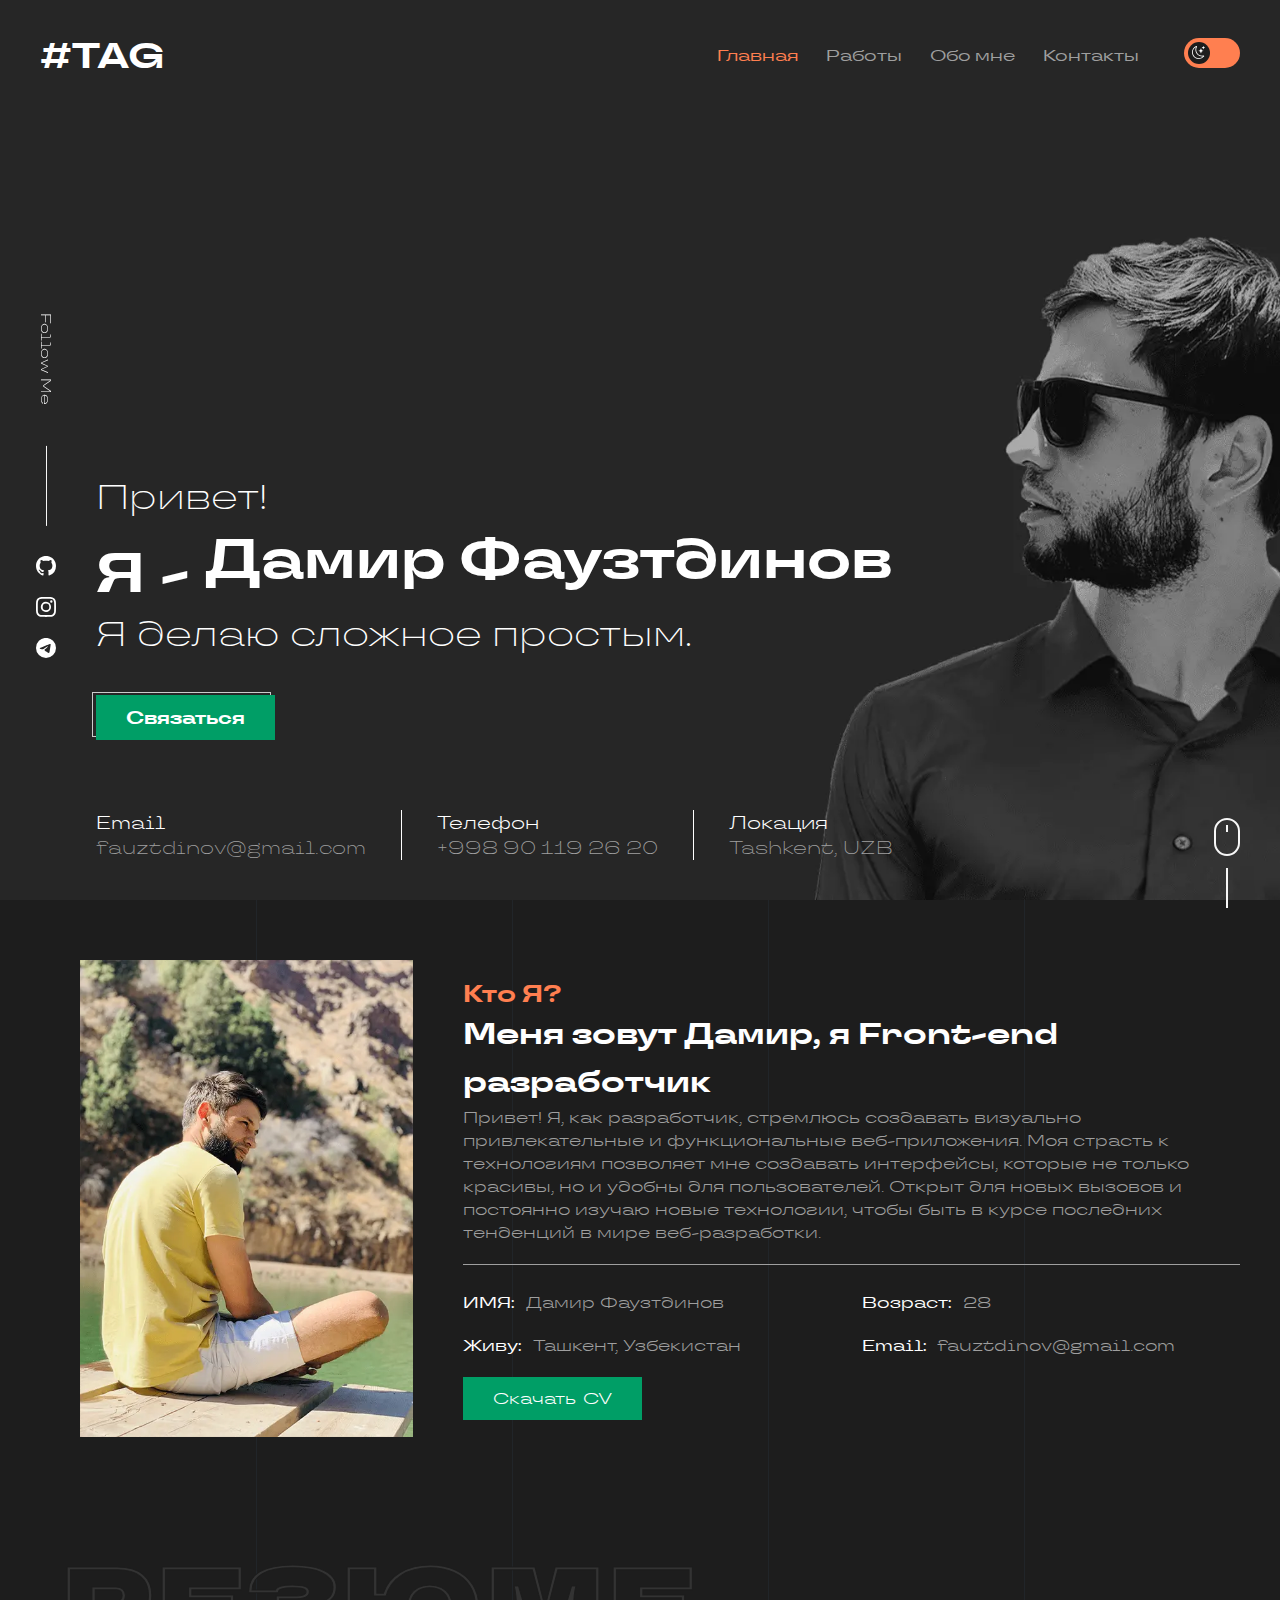
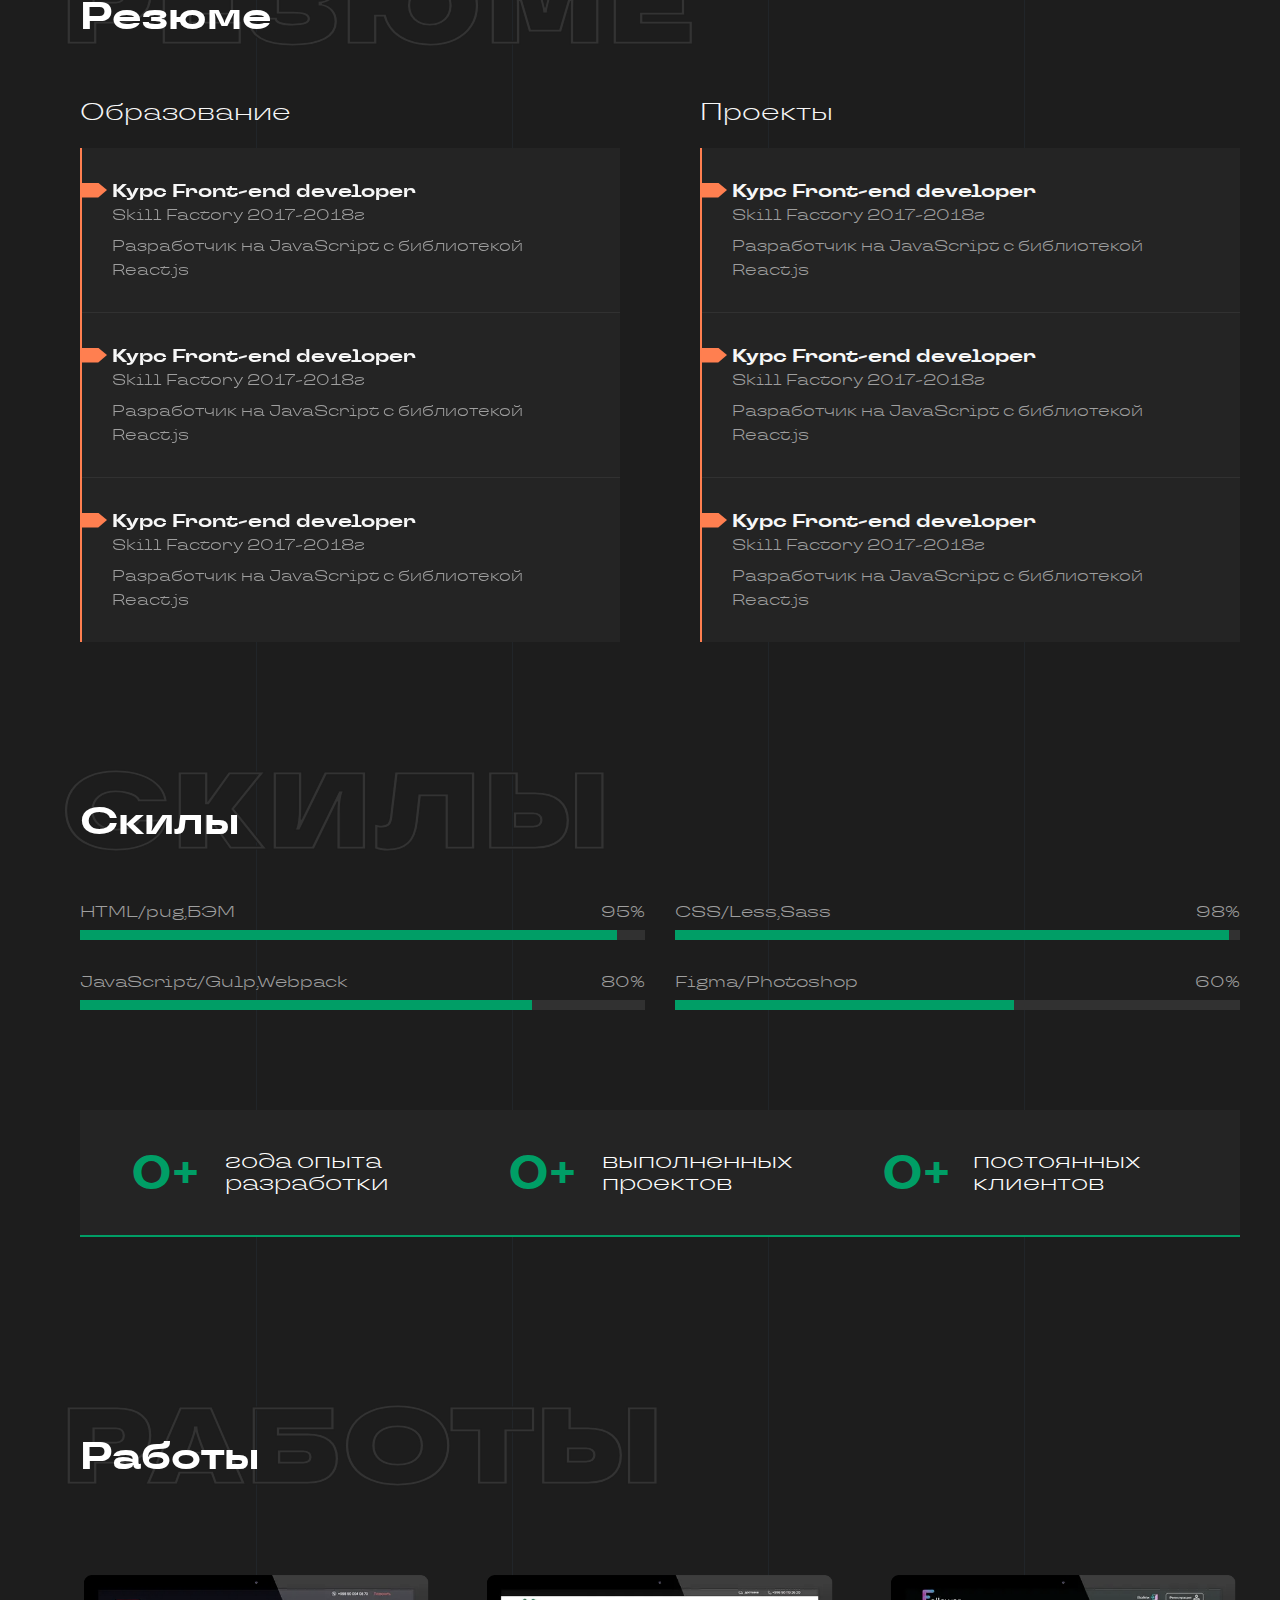
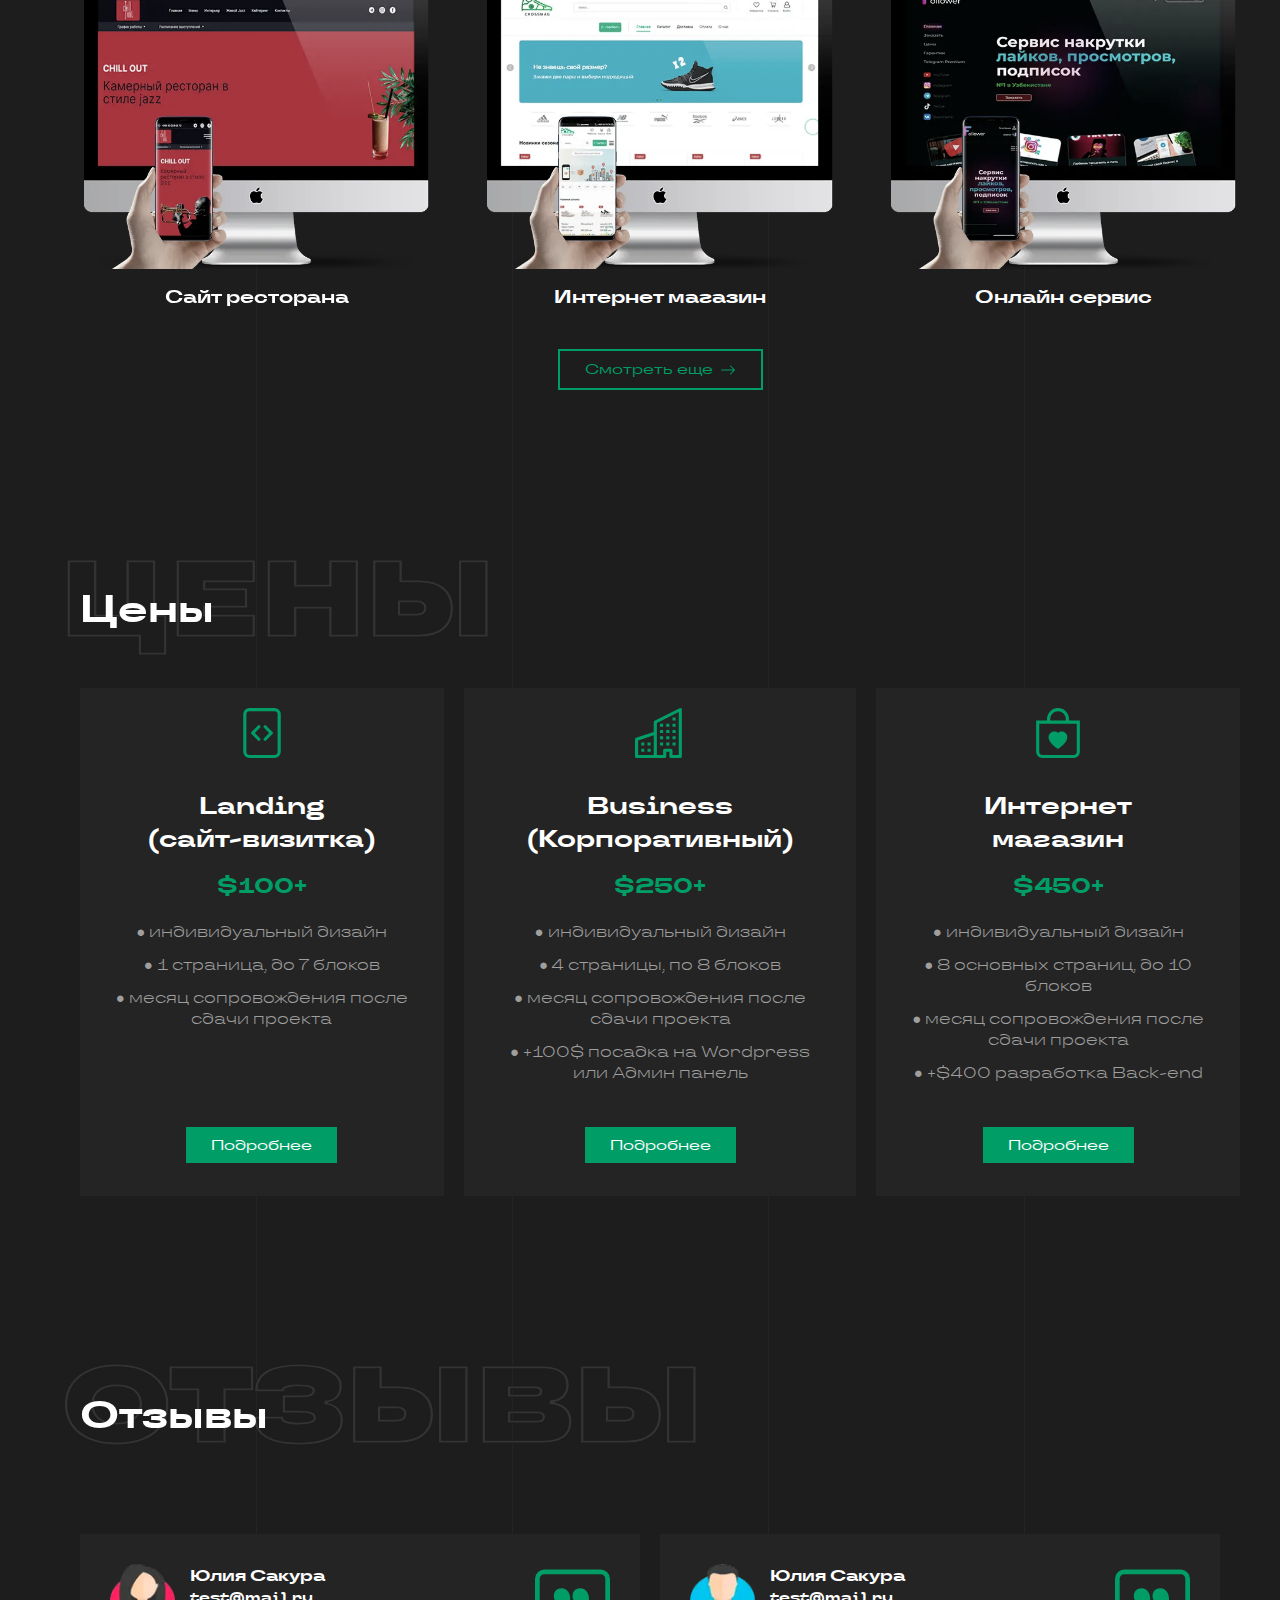
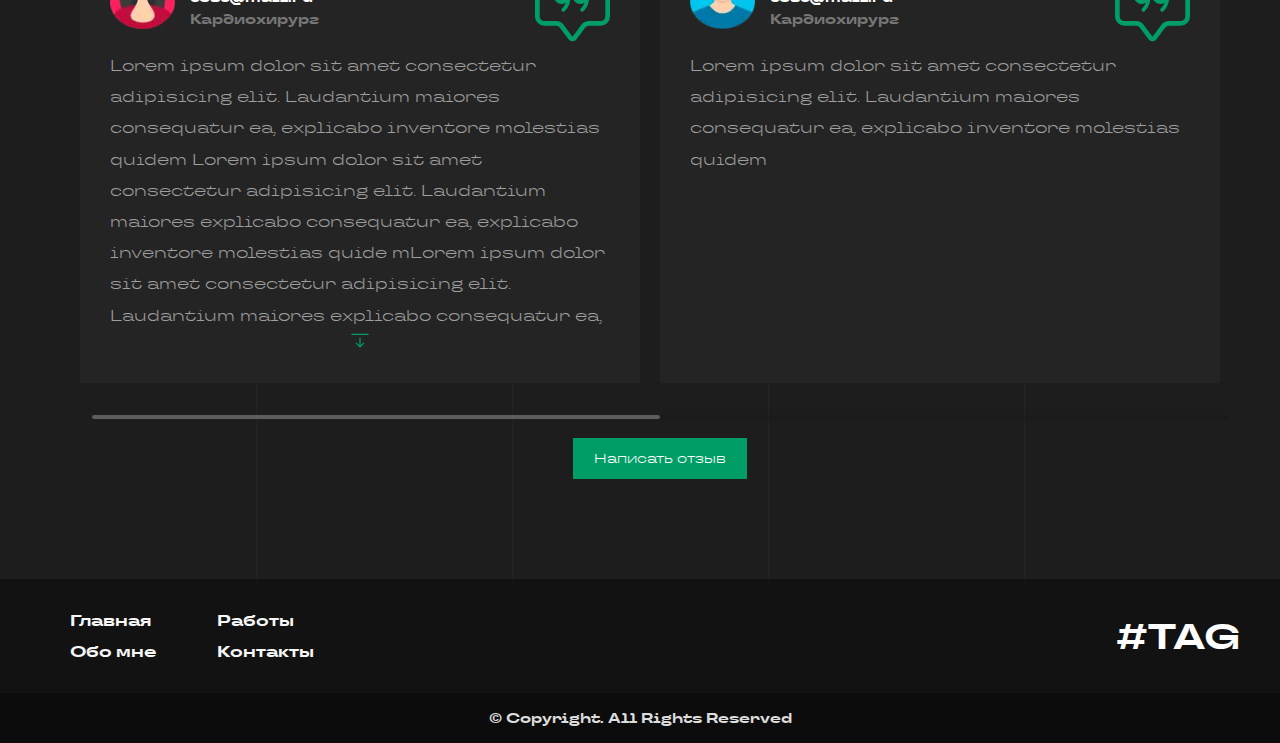
==== commit 0bc1d09d: "Add files via upload" ====
--- a/index.html
+++ b/index.html
@@ -408,11 +408,13 @@
                                  <div class="testimonial__author">
                                     <div class="testimonial__author-img">
                                        <picture>
-                                          <source srcset="img/man.webp" type="image/webp"><img src="img/man.png" alt="">
+                                          <source srcset="img/woman.webp" type="image/webp"><img src="img/woman.png"
+                                             alt="">
                                        </picture>
                                     </div>
                                     <div class="testimonial__author-name">
                                        <p>Юлия Сакура</p>
+                                       <p>test@mail.ru</p>
                                        <span>Кардиохирург</span>
                                     </div>
                                  </div>
@@ -456,6 +458,7 @@
                                     </div>
                                     <div class="testimonial__author-name">
                                        <p>Юлия Сакура</p>
+                                       <p>test@mail.ru</p>
                                        <span>Кардиохирург</span>
                                     </div>
                                  </div>
@@ -472,6 +475,48 @@
                               <div class="testimonial__text">
                                  <p class="testimonial__text-content">
                                     Lorem ipsum dolor sit amet consectetur adipisicing elit. Laudantium maiores
+                                    consequatur ea, explicabo inventore molestias quidem
+                                 </p>
+                                 <button class="read-more">
+                                    <svg xmlns="http://www.w3.org/2000/svg" width="16" height="16" fill="currentColor"
+                                       class="bi bi-arrow-bar-down" viewBox="0 0 16 16">
+                                       <path fill-rule="evenodd"
+                                          d="M1 3.5a.5.5 0 0 1 .5-.5h13a.5.5 0 0 1 0 1h-13a.5.5 0 0 1-.5-.5zM8 6a.5.5 0 0 1 .5.5v5.793l2.146-2.147a.5.5 0 0 1 .708.708l-3 3a.5.5 0 0 1-.708 0l-3-3a.5.5 0 0 1 .708-.708L7.5 12.293V6.5A.5.5 0 0 1 8 6z" />
+                                    </svg>
+                                 </button>
+                              </div>
+                           </div>
+                        </div>
+                        <div class="swiper-slide">
+                           <div class="testimonials__item testimonial">
+                              <div class="testimonial__title">
+                                 <div class="testimonial__author">
+                                    <div class="testimonial__author-img">
+                                       <picture>
+                                          <source srcset="img/woman.webp" type="image/webp"><img src="img/woman.png"
+                                             alt="">
+                                       </picture>
+                                    </div>
+                                    <div class="testimonial__author-name">
+                                       <p>Юлия Сакура</p>
+                                       <p>test@mail.ru</p>
+                                       <span>Кардиохирург</span>
+                                    </div>
+                                 </div>
+                                 <div class="testimonial__icon">
+                                    <svg xmlns="http://www.w3.org/2000/svg" width="16" height="16" fill="currentColor"
+                                       class="bi bi-chat-square-quote" viewBox="0 0 16 16">
+                                       <path
+                                          d="M14 1a1 1 0 0 1 1 1v8a1 1 0 0 1-1 1h-2.5a2 2 0 0 0-1.6.8L8 14.333 6.1 11.8a2 2 0 0 0-1.6-.8H2a1 1 0 0 1-1-1V2a1 1 0 0 1 1-1h12zM2 0a2 2 0 0 0-2 2v8a2 2 0 0 0 2 2h2.5a1 1 0 0 1 .8.4l1.9 2.533a1 1 0 0 0 1.6 0l1.9-2.533a1 1 0 0 1 .8-.4H14a2 2 0 0 0 2-2V2a2 2 0 0 0-2-2H2z" />
+                                       <path
+                                          d="M7.066 4.76A1.665 1.665 0 0 0 4 5.668a1.667 1.667 0 0 0 2.561 1.406c-.131.389-.375.804-.777 1.22a.417.417 0 1 0 .6.58c1.486-1.54 1.293-3.214.682-4.112zm4 0A1.665 1.665 0 0 0 8 5.668a1.667 1.667 0 0 0 2.561 1.406c-.131.389-.375.804-.777 1.22a.417.417 0 1 0 .6.58c1.486-1.54 1.293-3.214.682-4.112z" />
+                                    </svg>
+                                 </div>
+                              </div>
+                              <div class="testimonial__text">
+                                 <p class="testimonial__text-content">
+                                    Lorem ipsum dolor sit amet consectetur adipisicing elit. Laudantium maiores
+                                    consequatur ea, explicabo inventore molestias quidem elit. Laudantium maiores
                                     consequatur ea, explicabo inventore molestias quidem
                                  </p>
                                  <button class="read-more">
@@ -495,46 +540,7 @@
                                     </div>
                                     <div class="testimonial__author-name">
                                        <p>Юлия Сакура</p>
-                                       <span>Кардиохирург</span>
-                                    </div>
-                                 </div>
-                                 <div class="testimonial__icon">
-                                    <svg xmlns="http://www.w3.org/2000/svg" width="16" height="16" fill="currentColor"
-                                       class="bi bi-chat-square-quote" viewBox="0 0 16 16">
-                                       <path
-                                          d="M14 1a1 1 0 0 1 1 1v8a1 1 0 0 1-1 1h-2.5a2 2 0 0 0-1.6.8L8 14.333 6.1 11.8a2 2 0 0 0-1.6-.8H2a1 1 0 0 1-1-1V2a1 1 0 0 1 1-1h12zM2 0a2 2 0 0 0-2 2v8a2 2 0 0 0 2 2h2.5a1 1 0 0 1 .8.4l1.9 2.533a1 1 0 0 0 1.6 0l1.9-2.533a1 1 0 0 1 .8-.4H14a2 2 0 0 0 2-2V2a2 2 0 0 0-2-2H2z" />
-                                       <path
-                                          d="M7.066 4.76A1.665 1.665 0 0 0 4 5.668a1.667 1.667 0 0 0 2.561 1.406c-.131.389-.375.804-.777 1.22a.417.417 0 1 0 .6.58c1.486-1.54 1.293-3.214.682-4.112zm4 0A1.665 1.665 0 0 0 8 5.668a1.667 1.667 0 0 0 2.561 1.406c-.131.389-.375.804-.777 1.22a.417.417 0 1 0 .6.58c1.486-1.54 1.293-3.214.682-4.112z" />
-                                    </svg>
-                                 </div>
-                              </div>
-                              <div class="testimonial__text">
-                                 <p class="testimonial__text-content">
-                                    Lorem ipsum dolor sit amet consectetur adipisicing elit. Laudantium maiores
-                                    consequatur ea, explicabo inventore molestias quidem elit. Laudantium maiores
-                                    consequatur ea, explicabo inventore molestias quidem
-                                 </p>
-                                 <button class="read-more">
-                                    <svg xmlns="http://www.w3.org/2000/svg" width="16" height="16" fill="currentColor"
-                                       class="bi bi-arrow-bar-down" viewBox="0 0 16 16">
-                                       <path fill-rule="evenodd"
-                                          d="M1 3.5a.5.5 0 0 1 .5-.5h13a.5.5 0 0 1 0 1h-13a.5.5 0 0 1-.5-.5zM8 6a.5.5 0 0 1 .5.5v5.793l2.146-2.147a.5.5 0 0 1 .708.708l-3 3a.5.5 0 0 1-.708 0l-3-3a.5.5 0 0 1 .708-.708L7.5 12.293V6.5A.5.5 0 0 1 8 6z" />
-                                    </svg>
-                                 </button>
-                              </div>
-                           </div>
-                        </div>
-                        <div class="swiper-slide">
-                           <div class="testimonials__item testimonial">
-                              <div class="testimonial__title">
-                                 <div class="testimonial__author">
-                                    <div class="testimonial__author-img">
-                                       <picture>
-                                          <source srcset="img/man.webp" type="image/webp"><img src="img/man.png" alt="">
-                                       </picture>
-                                    </div>
-                                    <div class="testimonial__author-name">
-                                       <p>Юлия Сакура</p>
+                                       <p>test@mail.ru</p>
                                        <span>Кардиохирург</span>
                                     </div>
                                  </div>
--- a/css/style.css
+++ b/css/style.css
@@ -1749,8 +1749,8 @@
 }
 
 .testimonial__author-img {
-  width: 55px;
-  height: 55px;
+  width: 65px;
+  height: 65px;
   border-radius: 50%;
 }
 
@@ -1765,15 +1765,19 @@
   margin-bottom: 20px;
 }
 
-.testimonial__author-name p {
+.testimonial__author-name p:first-child {
   font-size: 16px;
   color: #fff;
-  margin-bottom: 7px;
+}
+
+.testimonial__author-name p:nth-child(2) {
+  font-size: 14px;
+  color: #fff;
 }
 
 .testimonial__author-name span {
   font-size: 14px;
-  color: #ddd;
+  color: #777;
 }
 
 .testimonial__icon {
@@ -2460,6 +2464,13 @@
   }
 }
 
+.webp .home {
+  background: url(../img/main-bg.webp) center/cover no-repeat;
+}
+
+.light-theme .home {
+  background: url(../img/main-bg-white.webp) center/cover no-repeat;
+}
 @media (max-width: 900px) {
   .experience__details {
     -ms-flex-wrap: wrap;
@@ -2665,8 +2676,13 @@
   .light-theme .menu__icon._active::after {
     background-color: #1d1d1d;
   }
-
-  .home {
+  .webp .home {
+    background: url(../img/main-bg.webp) center/cover no-repeat;
+    background-position: 80% 50%;
+  }
+
+  .light-theme .home {
+    background: url(../img/main-bg-white.webp) center/cover no-repeat;
     background-position: 80% 50%;
   }
 
@@ -2876,14 +2892,6 @@
   }
 }
 
-.webp .home {
-  background: url(../img/main-bg.webp) center/cover no-repeat;
-}
-
-.light-theme .home {
-  background: url(../img/main-bg-white.webp) center/cover no-repeat;
-}
-
 .light-theme .who {
   color: #222;
 }
